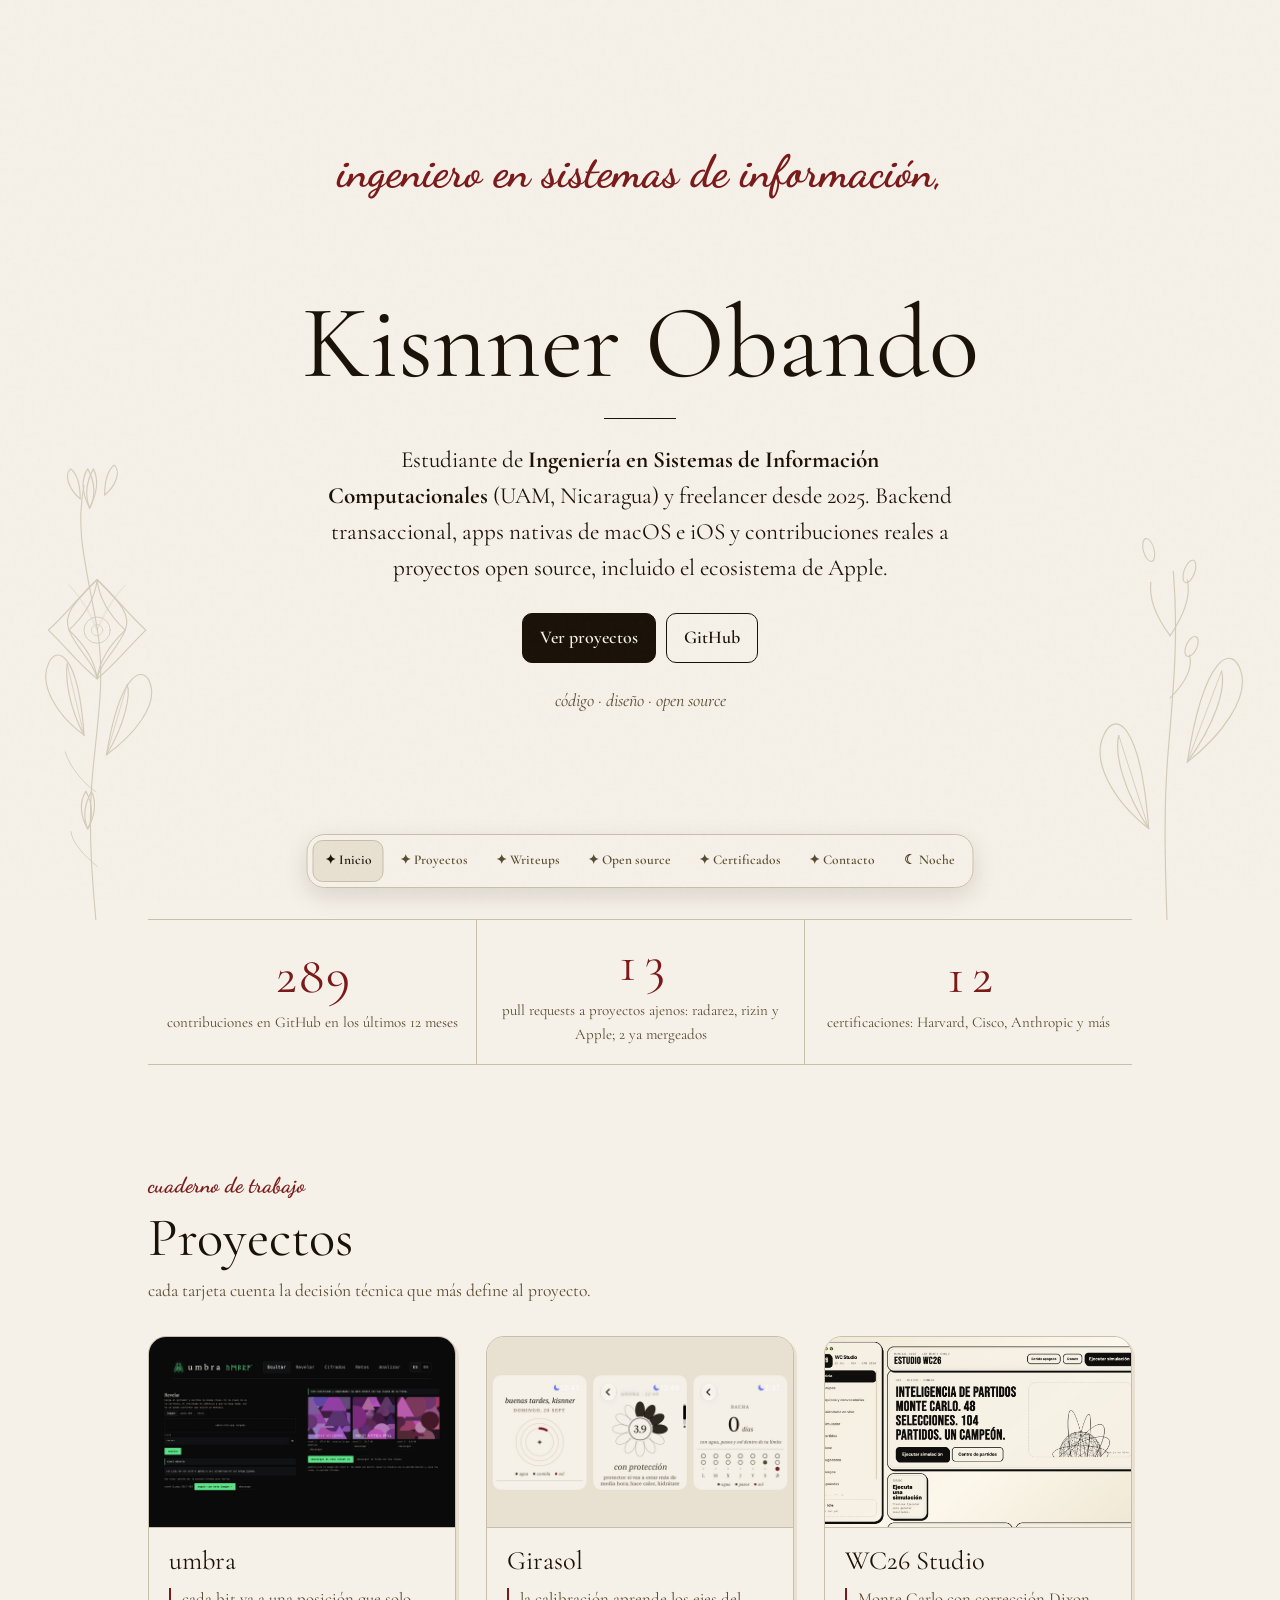
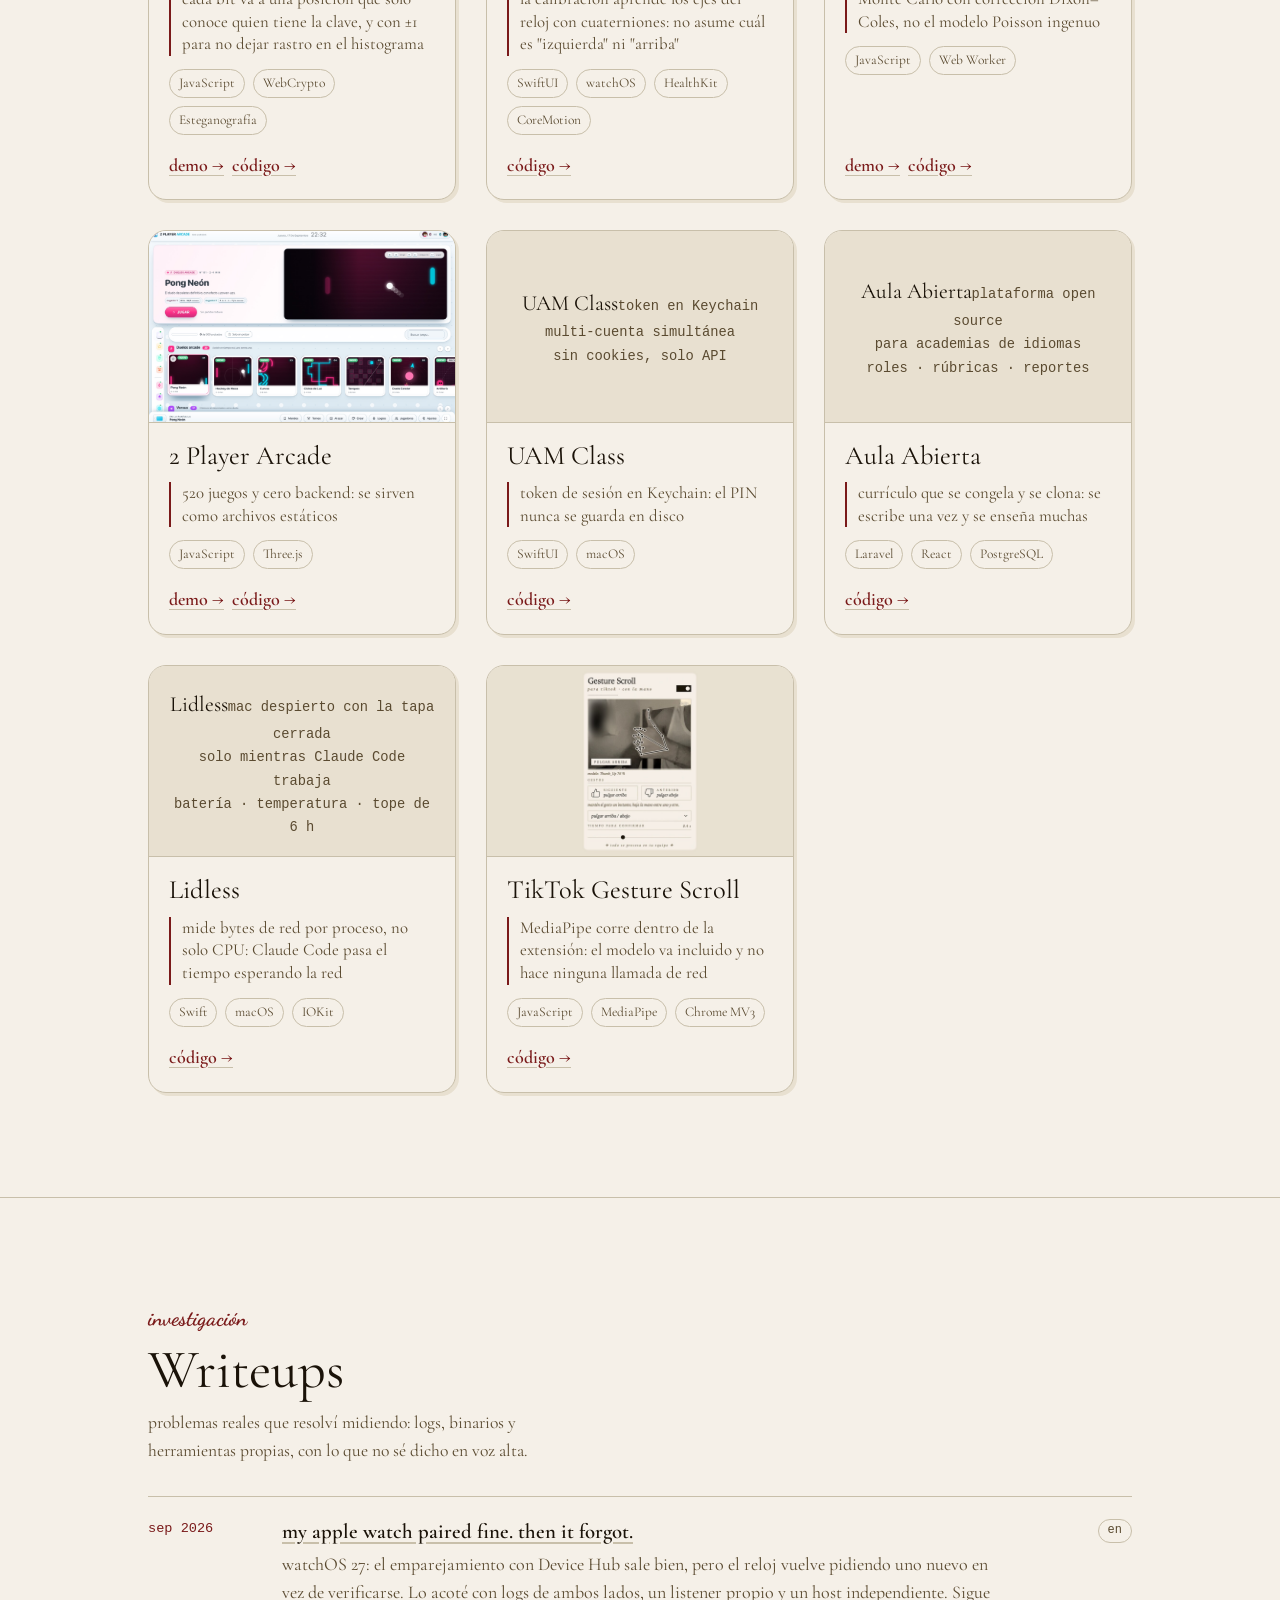
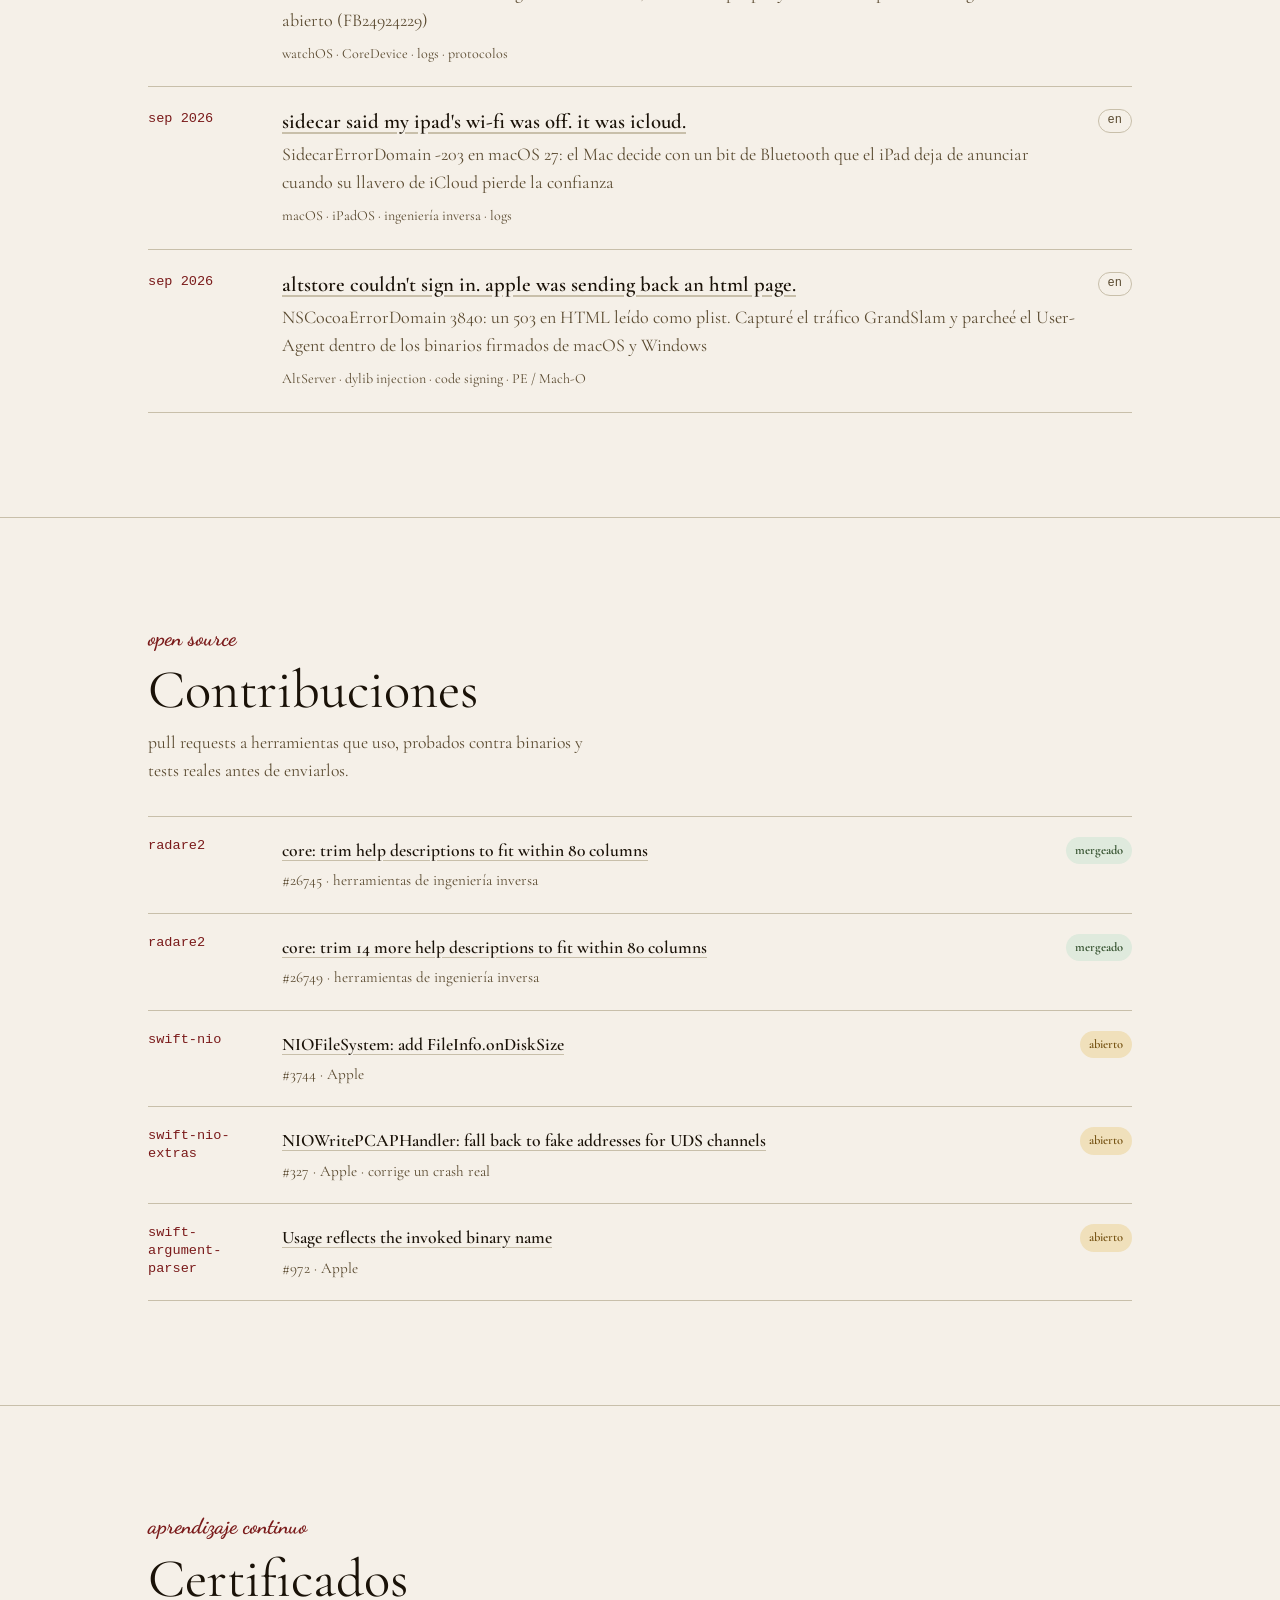
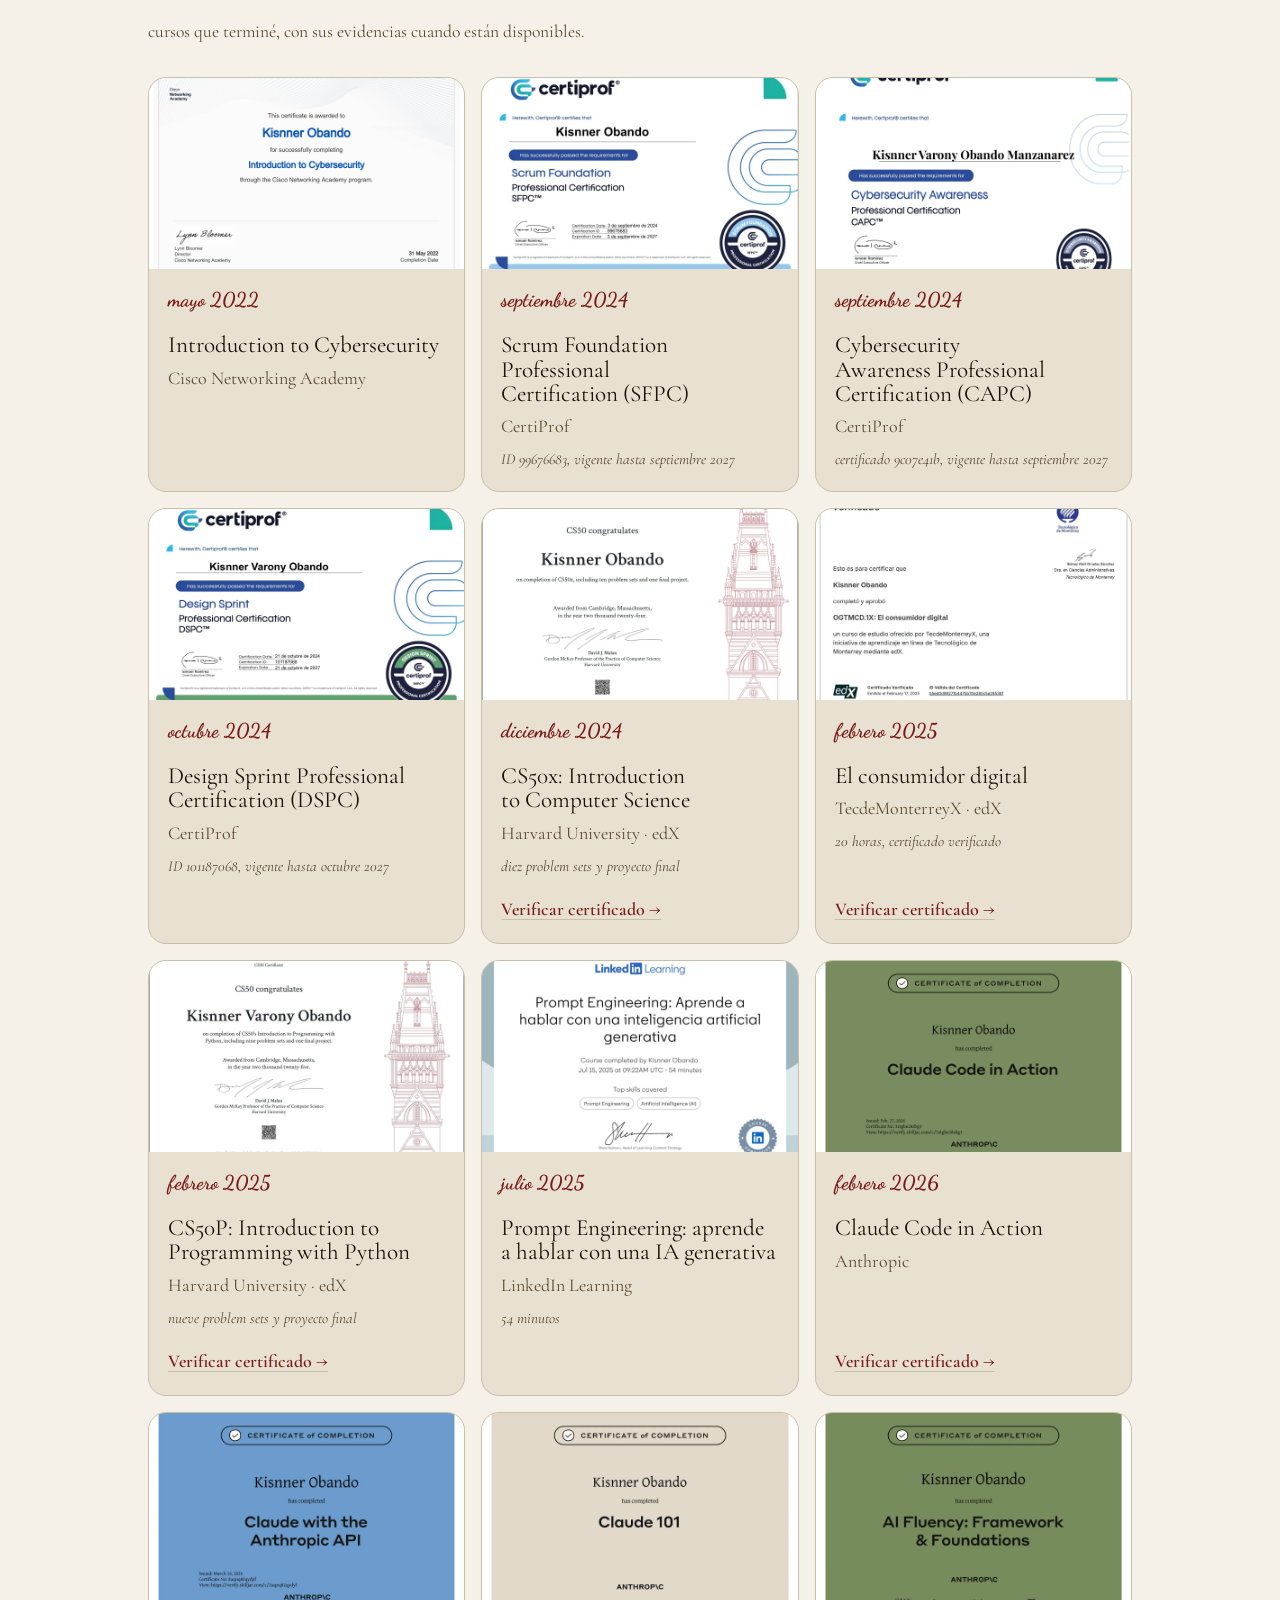
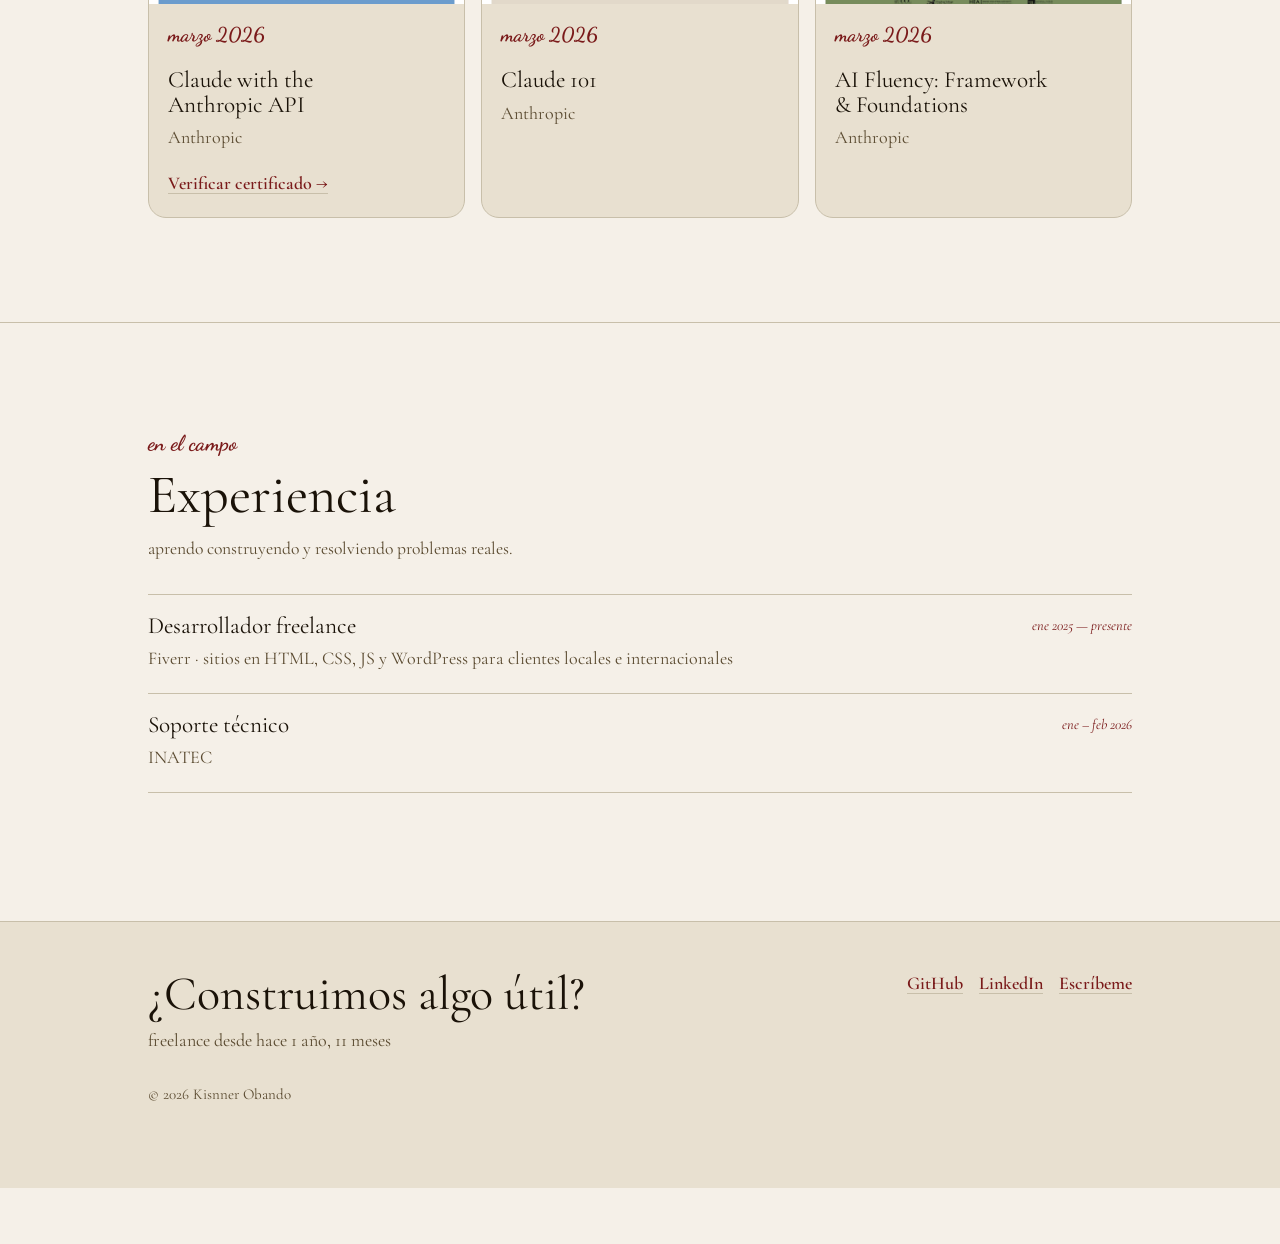
==== index.html @ b5ded263 "seo: datos estructurados Person/WebSite, robots.txt y sitemap.xml" ====
<!DOCTYPE html>
<html lang="es">
<head>
<meta charset="UTF-8">
<meta name="viewport" content="width=device-width, initial-scale=1">
<title>Kisnner Obando — Ingeniero en Sistemas de Información</title>
<meta name="description" content="Portafolio de Kisnner Obando: proyectos, contribuciones open source y certificaciones, dibujado como un cuaderno de bocetos.">
<meta name="author" content="Kisnner Obando">
<meta name="robots" content="index, follow, max-image-preview:large">
<meta name="theme-color" content="#f5f0e8">
<link rel="canonical" href="https://kisnner26.github.io/">
<link rel="icon" href="data:image/svg+xml,%3Csvg xmlns='http://www.w3.org/2000/svg' viewBox='0 0 64 64'%3E%3Crect width='64' height='64' rx='14' fill='%23f5f0e8'/%3E%3Cpath d='M32 55V18M32 27C18 18 12 9 17 5c7 1 13 10 15 22M32 35c14-9 20-18 15-22-7 1-13 10-15 22' fill='none' stroke='%231a1208' stroke-linecap='round' stroke-width='3'/%3E%3C/svg%3E">

<meta property="og:type" content="website">
<meta property="og:site_name" content="Kisnner Obando">
<meta property="og:locale" content="es_NI">
<meta property="og:url" content="https://kisnner26.github.io/">
<meta property="og:title" content="Kisnner Obando — Ingeniero en Sistemas de Información">
<meta property="og:description" content="Proyectos, contribuciones open source y certificaciones, en un cuaderno de bocetos.">
<meta property="og:image" content="https://kisnner26.github.io/assets/img/projects/2-player-web.jpg">
<meta property="og:image:width" content="1600">
<meta property="og:image:height" content="1028">
<meta name="twitter:card" content="summary_large_image">
<meta name="twitter:title" content="Kisnner Obando — Ingeniero en Sistemas de Información">
<meta name="twitter:description" content="Proyectos, contribuciones open source y certificaciones, en un cuaderno de bocetos.">
<meta name="twitter:image" content="https://kisnner26.github.io/assets/img/projects/2-player-web.jpg">

<script type="application/ld+json">
{
  "@context": "https://schema.org",
  "@graph": [
    {
      "@type": "Person",
      "@id": "https://kisnner26.github.io/#person",
      "name": "Kisnner Obando",
      "alternateName": ["kisnner26"],
      "url": "https://kisnner26.github.io/",
      "image": "https://kisnner26.github.io/assets/img/projects/2-player-web.jpg",
      "jobTitle": "Ingeniero en Sistemas de Información",
      "description": "Estudiante de Ingeniería en Sistemas de Información Computacionales y desarrollador de software de Managua, Nicaragua. Apps nativas de Apple, backend transaccional, ingeniería inversa y contribuciones open source.",
      "nationality": { "@type": "Country", "name": "Nicaragua" },
      "homeLocation": { "@type": "Place", "name": "Managua, Nicaragua" },
      "alumniOf": { "@type": "CollegeOrUniversity", "name": "Universidad Americana (UAM)" },
      "knowsAbout": ["Swift", "SwiftUI", "PHP", "Laravel", "JavaScript", "Python", "Ingeniería inversa", "Seguridad informática", "watchOS", "macOS"],
      "sameAs": [
        "https://github.com/kisnner26",
        "https://www.linkedin.com/in/kisnner-obando-16014029b/"
      ]
    },
    {
      "@type": "WebSite",
      "@id": "https://kisnner26.github.io/#website",
      "url": "https://kisnner26.github.io/",
      "name": "Kisnner Obando",
      "inLanguage": "es",
      "publisher": { "@id": "https://kisnner26.github.io/#person" }
    }
  ]
}
</script>

<link rel="preconnect" href="https://fonts.googleapis.com">
<link rel="preconnect" href="https://fonts.gstatic.com" crossorigin>
<link href="https://fonts.googleapis.com/css2?family=Cormorant+Garamond:ital,wght@0,300;0,400;0,600;1,300;1,400&family=IM+Fell+English:ital@0;1&family=Dancing+Script:wght@700&display=swap" rel="stylesheet">
<link rel="stylesheet" href="css/main.css">

<script>
  // aplica el tema guardado antes de pintar, para evitar el parpadeo
  try { var t = localStorage.getItem('theme'); if (t) document.documentElement.dataset.theme = t; } catch (e) {}
</script>
</head>
<body>

<div id="loading" aria-hidden="true"></div>
<div id="app"></div>

<noscript>
  <main class="wrap" style="padding:80px 20px;text-align:center">
    <h1>Kisnner Obando</h1>
    <p>Ingeniero en Sistemas de Información. Este portafolio necesita JavaScript para dibujarse.</p>
    <p><a href="https://github.com/kisnner26">github.com/kisnner26</a></p>
  </main>
</noscript>

<script type="module" src="js/main.js"></script>
</body>
</html>
---- css/main.css ----
/* Punto de entrada: cada archivo hace una sola cosa. */
@import "tokens.css";
@import "base.css";
@import "layout.css";
@import "components/loader.css";
@import "components/nav.css";
@import "components/buttons.css";
@import "components/hero.css";
@import "components/section.css";
@import "components/project-card.css";
@import "components/writeups.css";
@import "components/oss.css";
@import "components/certificates.css";
@import "components/lightbox.css";
@import "components/timeline.css";
@import "components/footer.css";
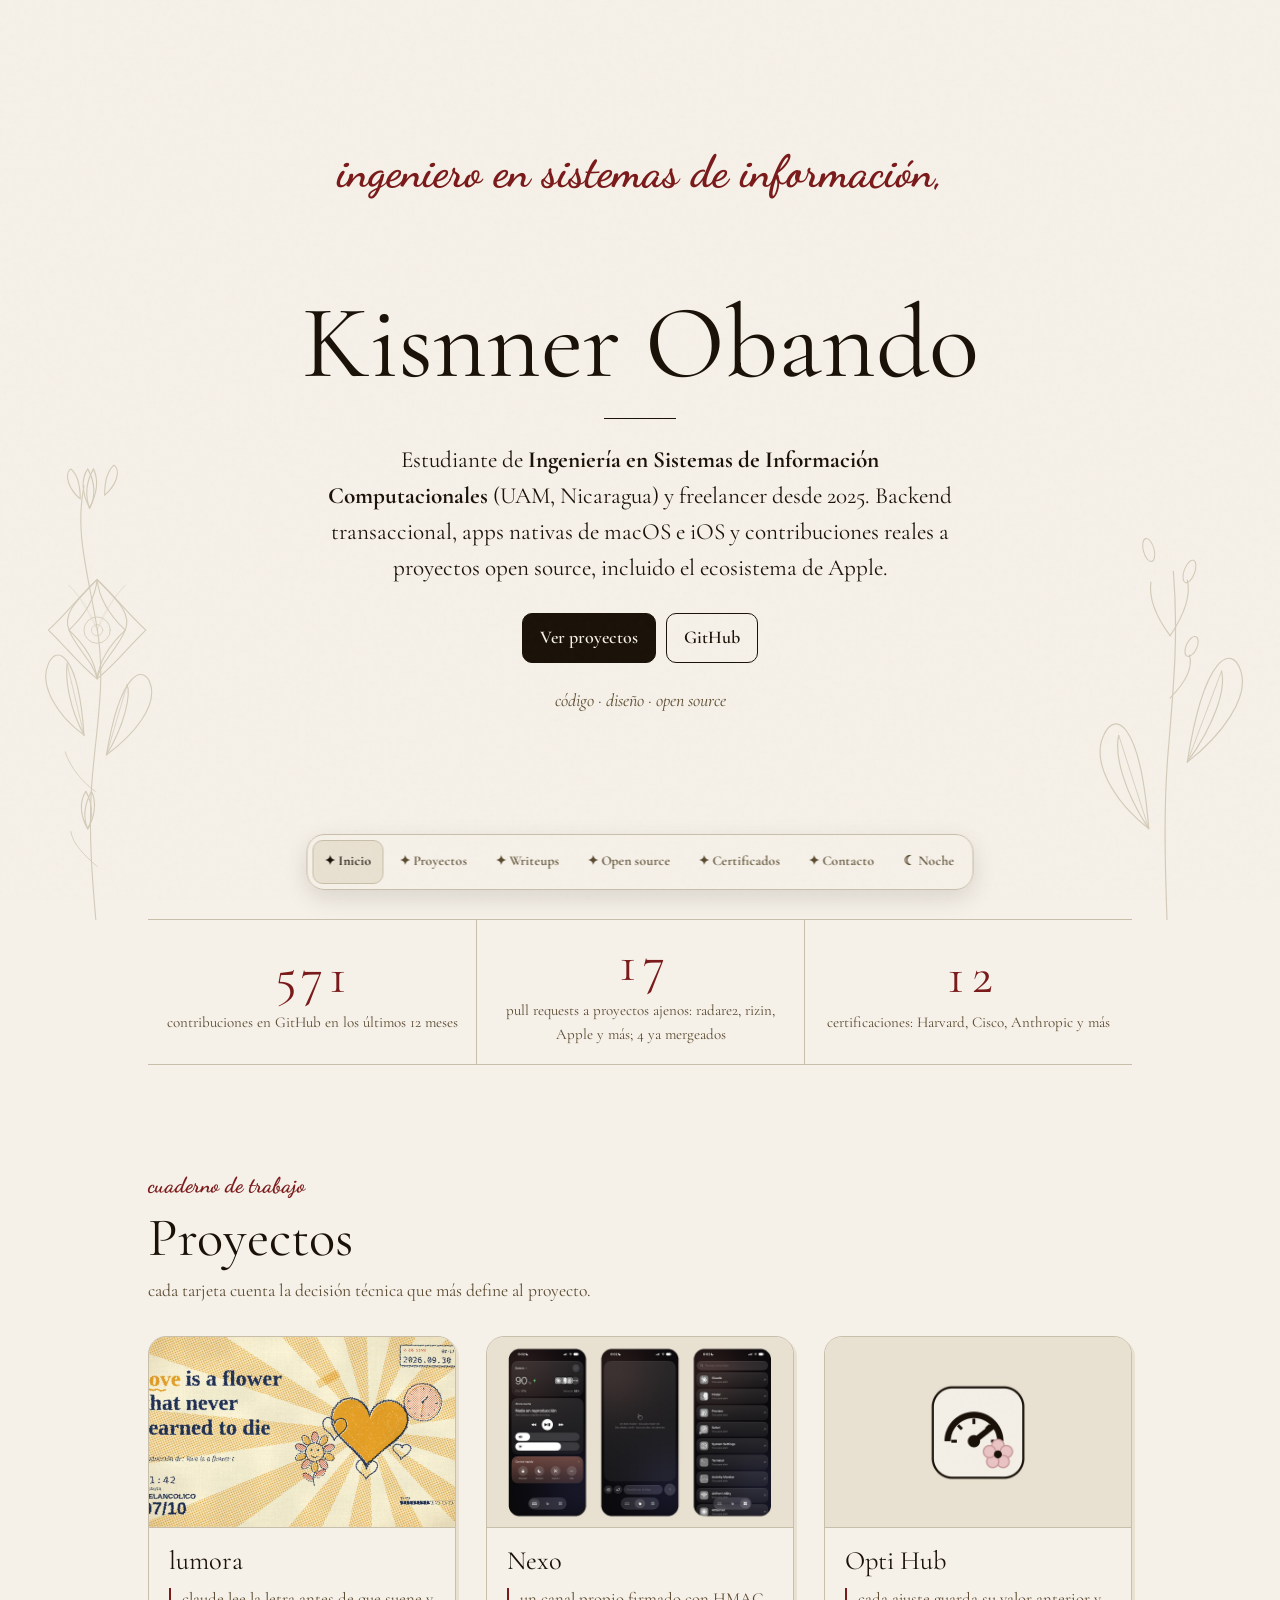
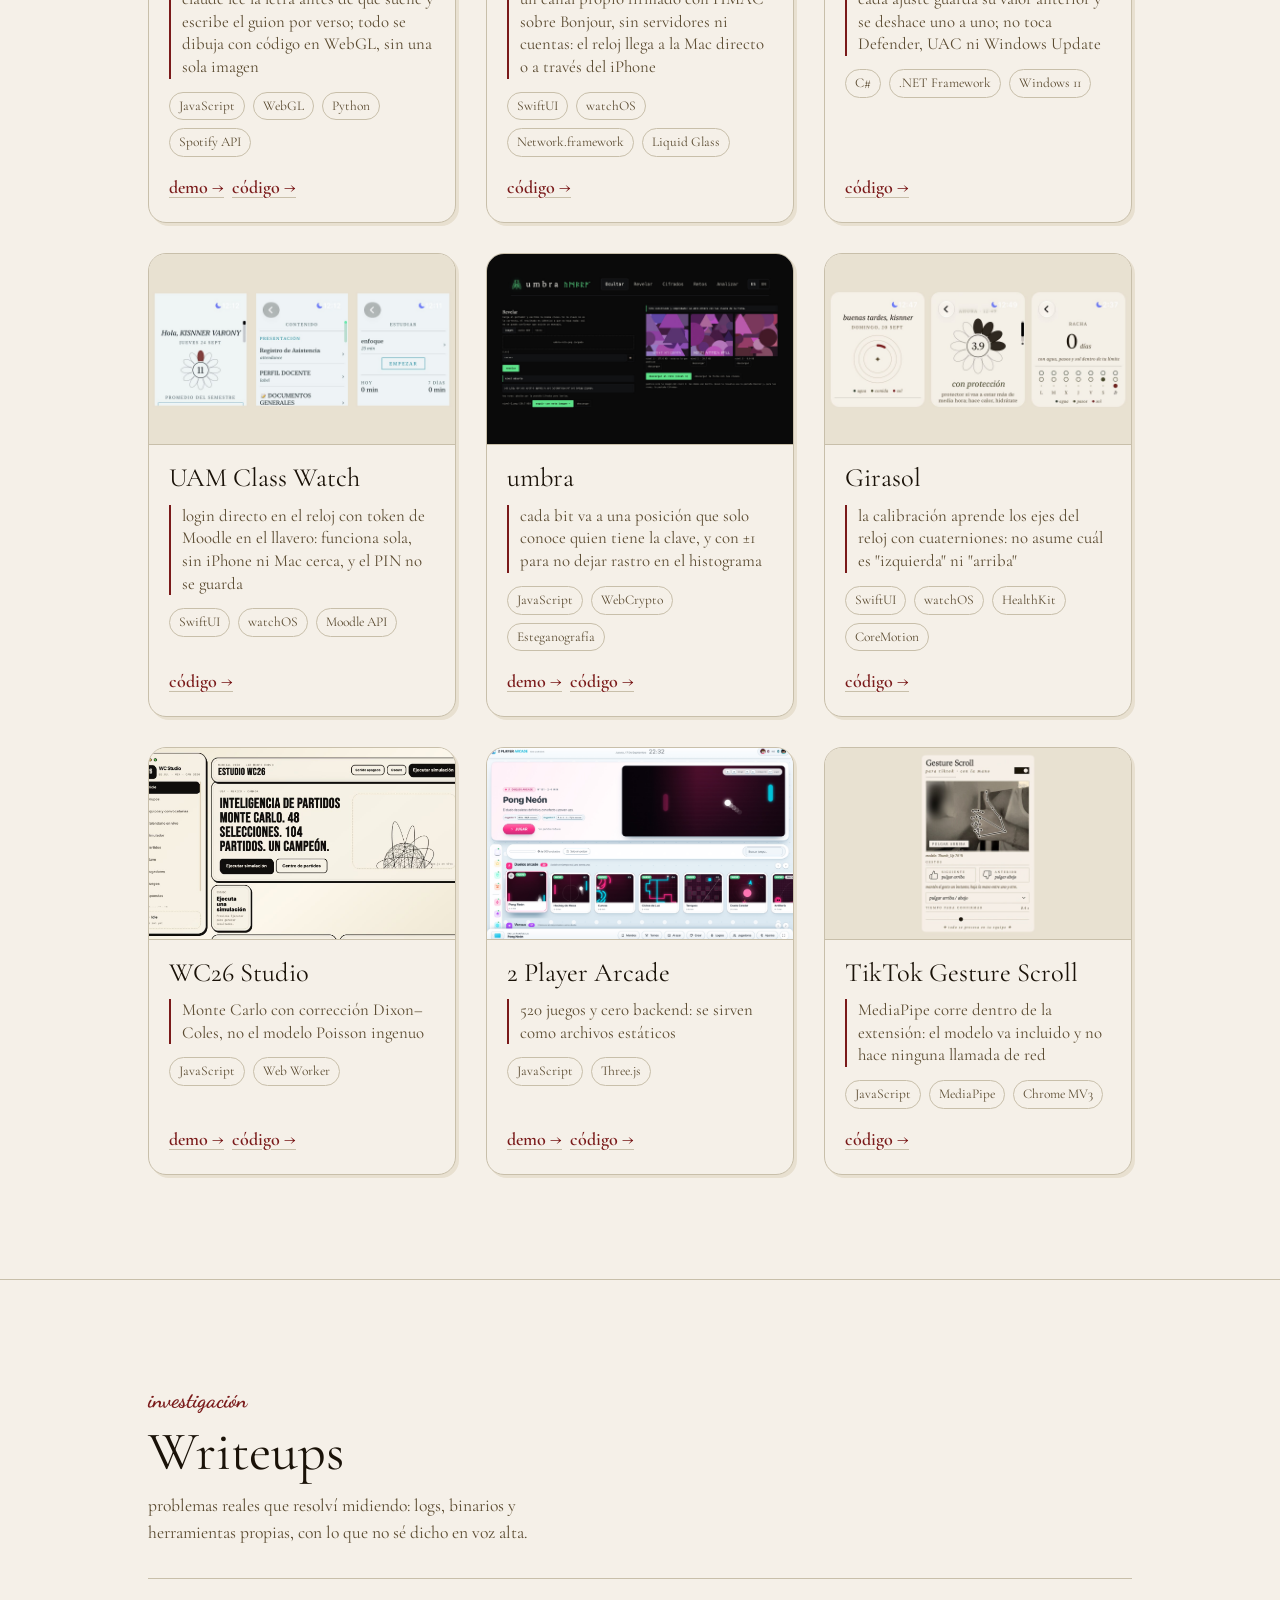
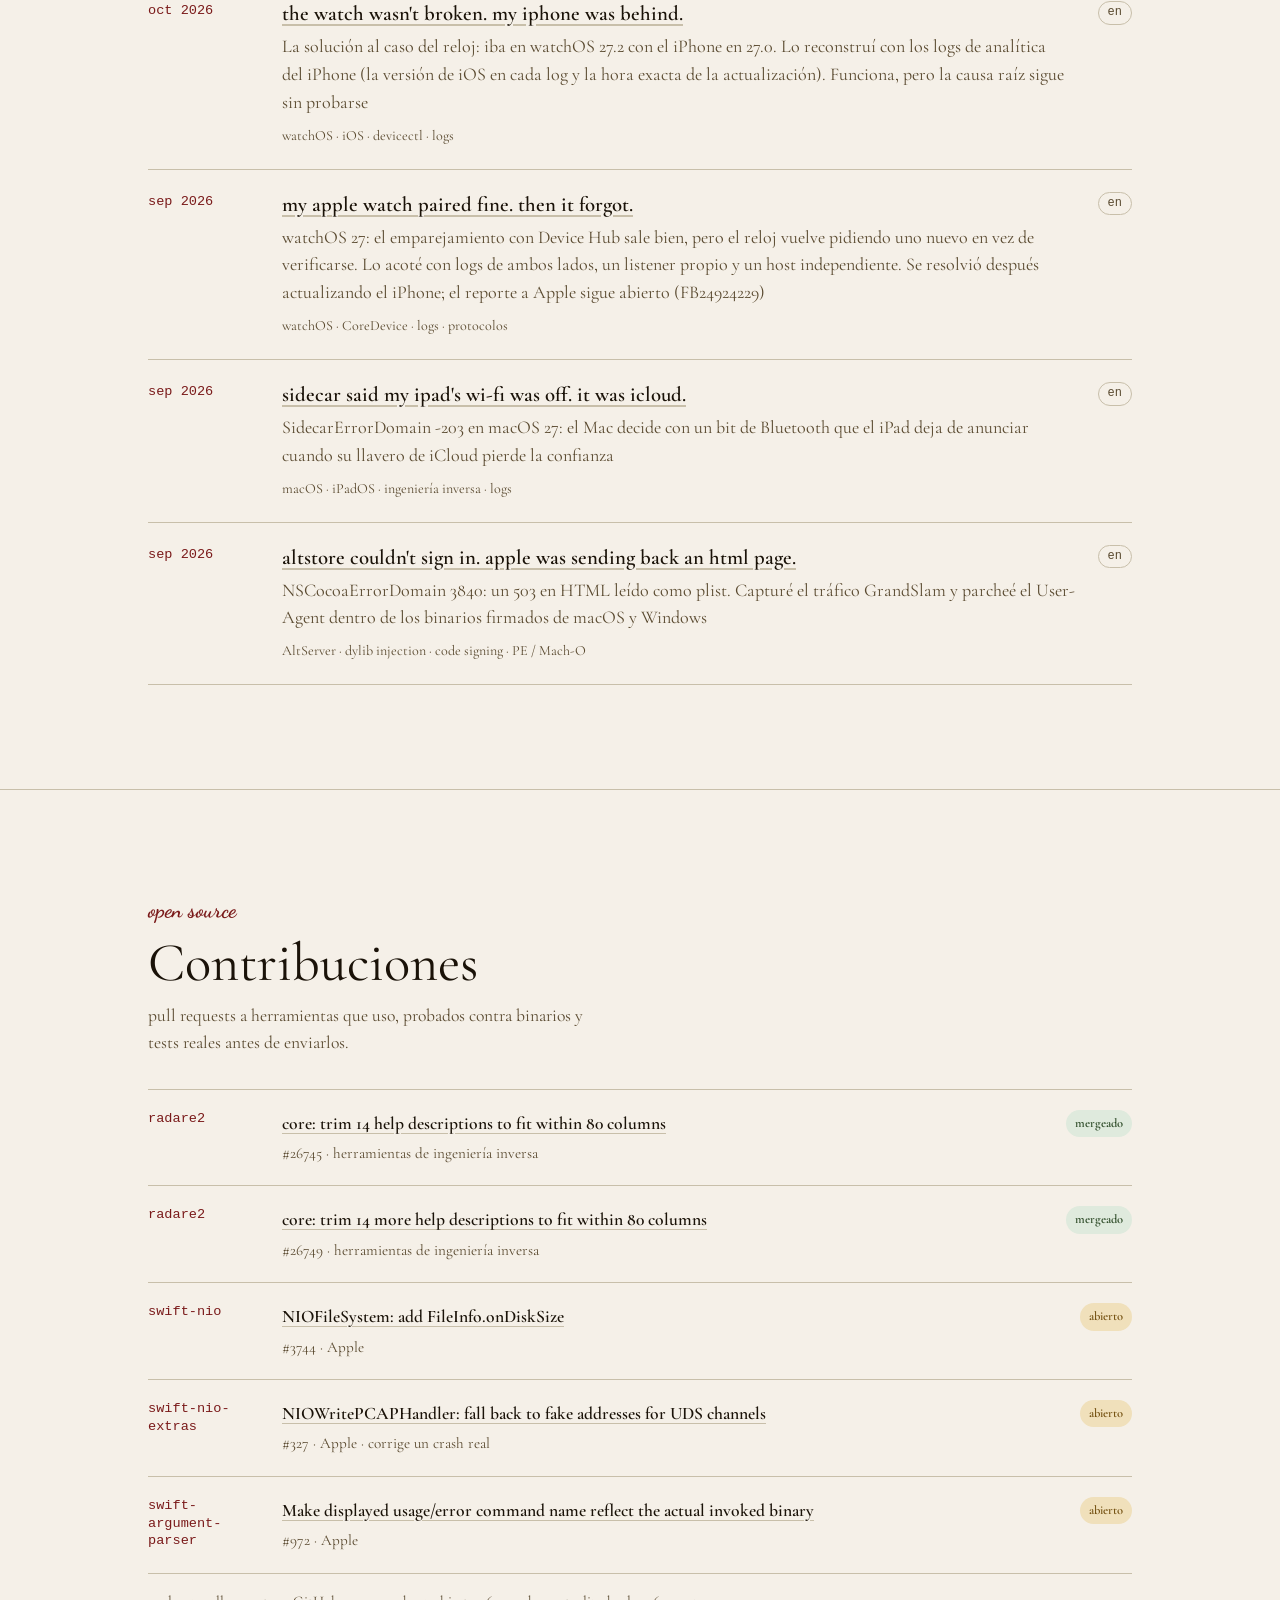
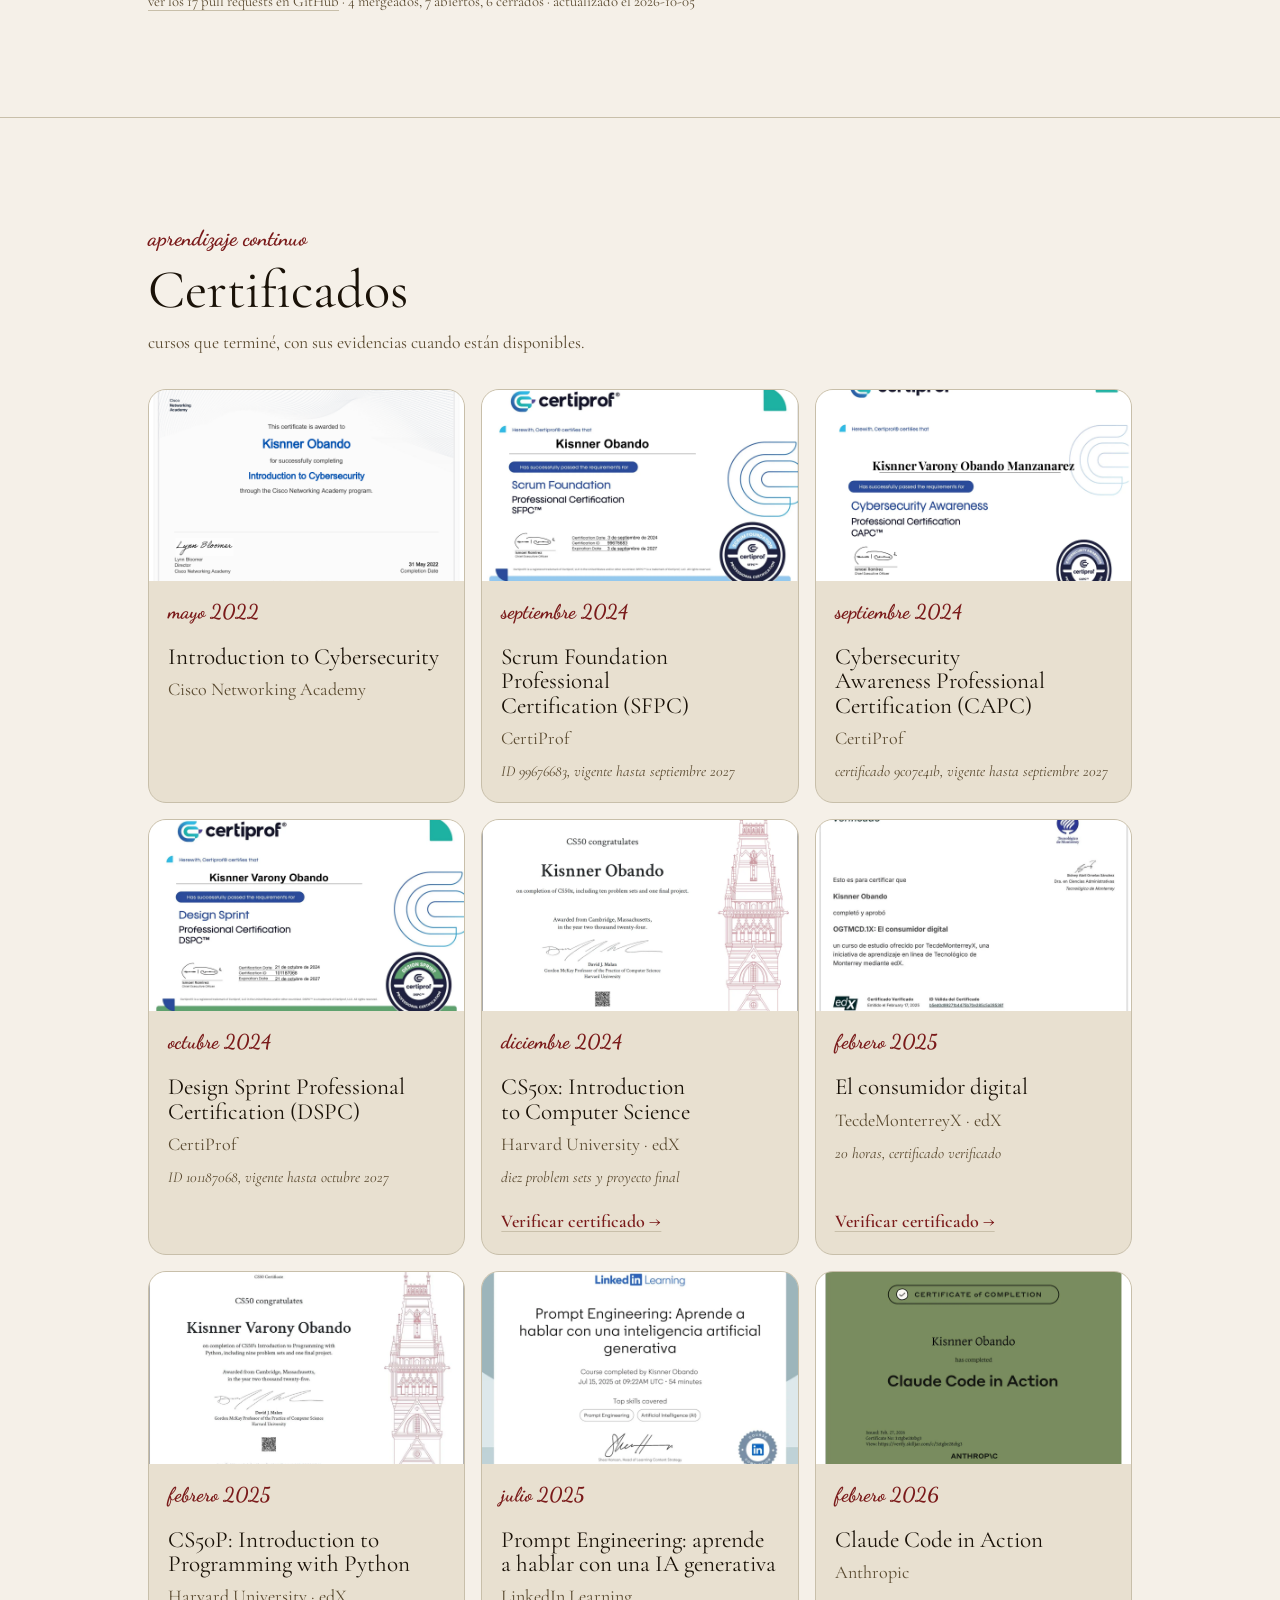
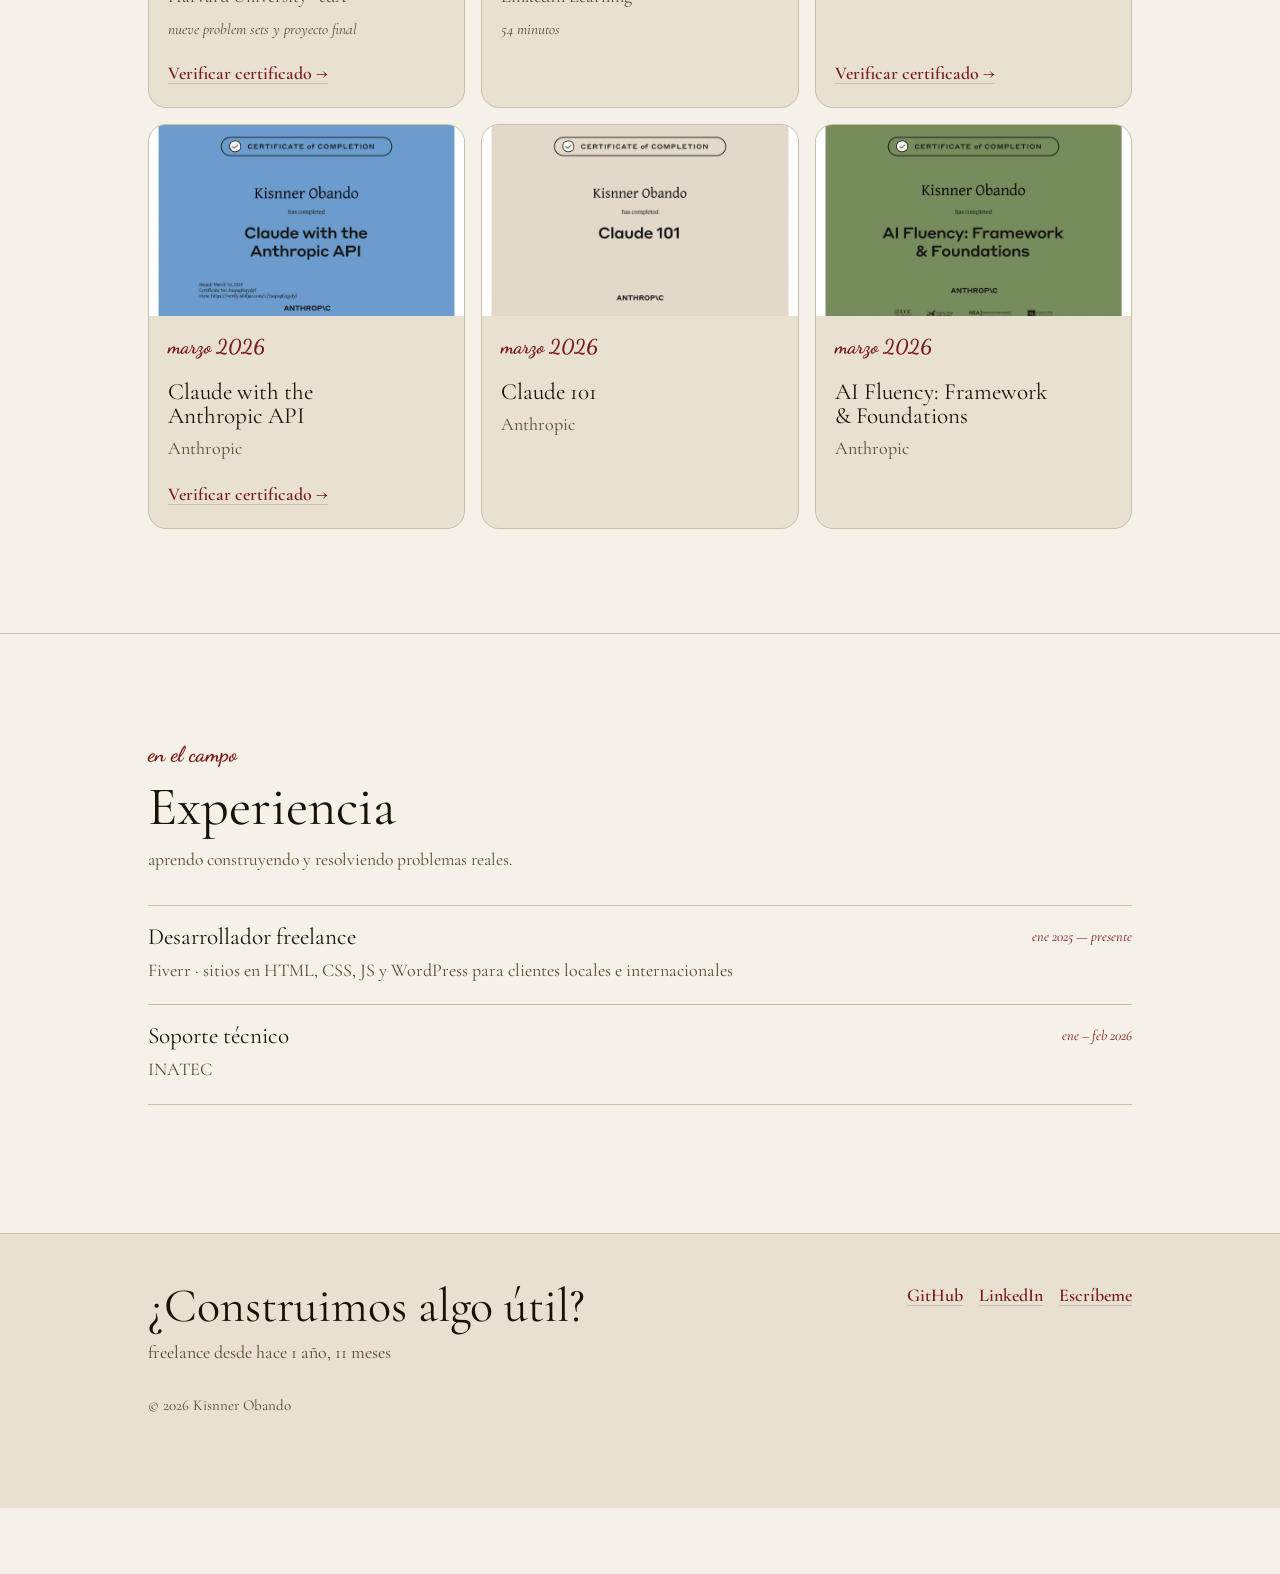
==== commit 7fea0e05: "responsive: safe areas, nav en cuadrícula en pantallas angostas, ajustes para plegables, tablets y l" ====
--- a/index.html
+++ b/index.html
@@ -2,12 +2,13 @@
 <html lang="es">
 <head>
 <meta charset="UTF-8">
-<meta name="viewport" content="width=device-width, initial-scale=1">
+<meta name="viewport" content="width=device-width, initial-scale=1, viewport-fit=cover">
 <title>Kisnner Obando — Ingeniero en Sistemas de Información</title>
 <meta name="description" content="Portafolio de Kisnner Obando: proyectos, contribuciones open source y certificaciones, dibujado como un cuaderno de bocetos.">
 <meta name="author" content="Kisnner Obando">
 <meta name="robots" content="index, follow, max-image-preview:large">
-<meta name="theme-color" content="#f5f0e8">
+<meta name="theme-color" content="#f5f0e8" media="(prefers-color-scheme: light)">
+<meta name="theme-color" content="#1a1208" media="(prefers-color-scheme: dark)">
 <link rel="canonical" href="https://kisnner26.github.io/">
 <link rel="icon" href="data:image/svg+xml,%3Csvg xmlns='http://www.w3.org/2000/svg' viewBox='0 0 64 64'%3E%3Crect width='64' height='64' rx='14' fill='%23f5f0e8'/%3E%3Cpath d='M32 55V18M32 27C18 18 12 9 17 5c7 1 13 10 15 22M32 35c14-9 20-18 15-22-7 1-13 10-15 22' fill='none' stroke='%231a1208' stroke-linecap='round' stroke-width='3'/%3E%3C/svg%3E">
 
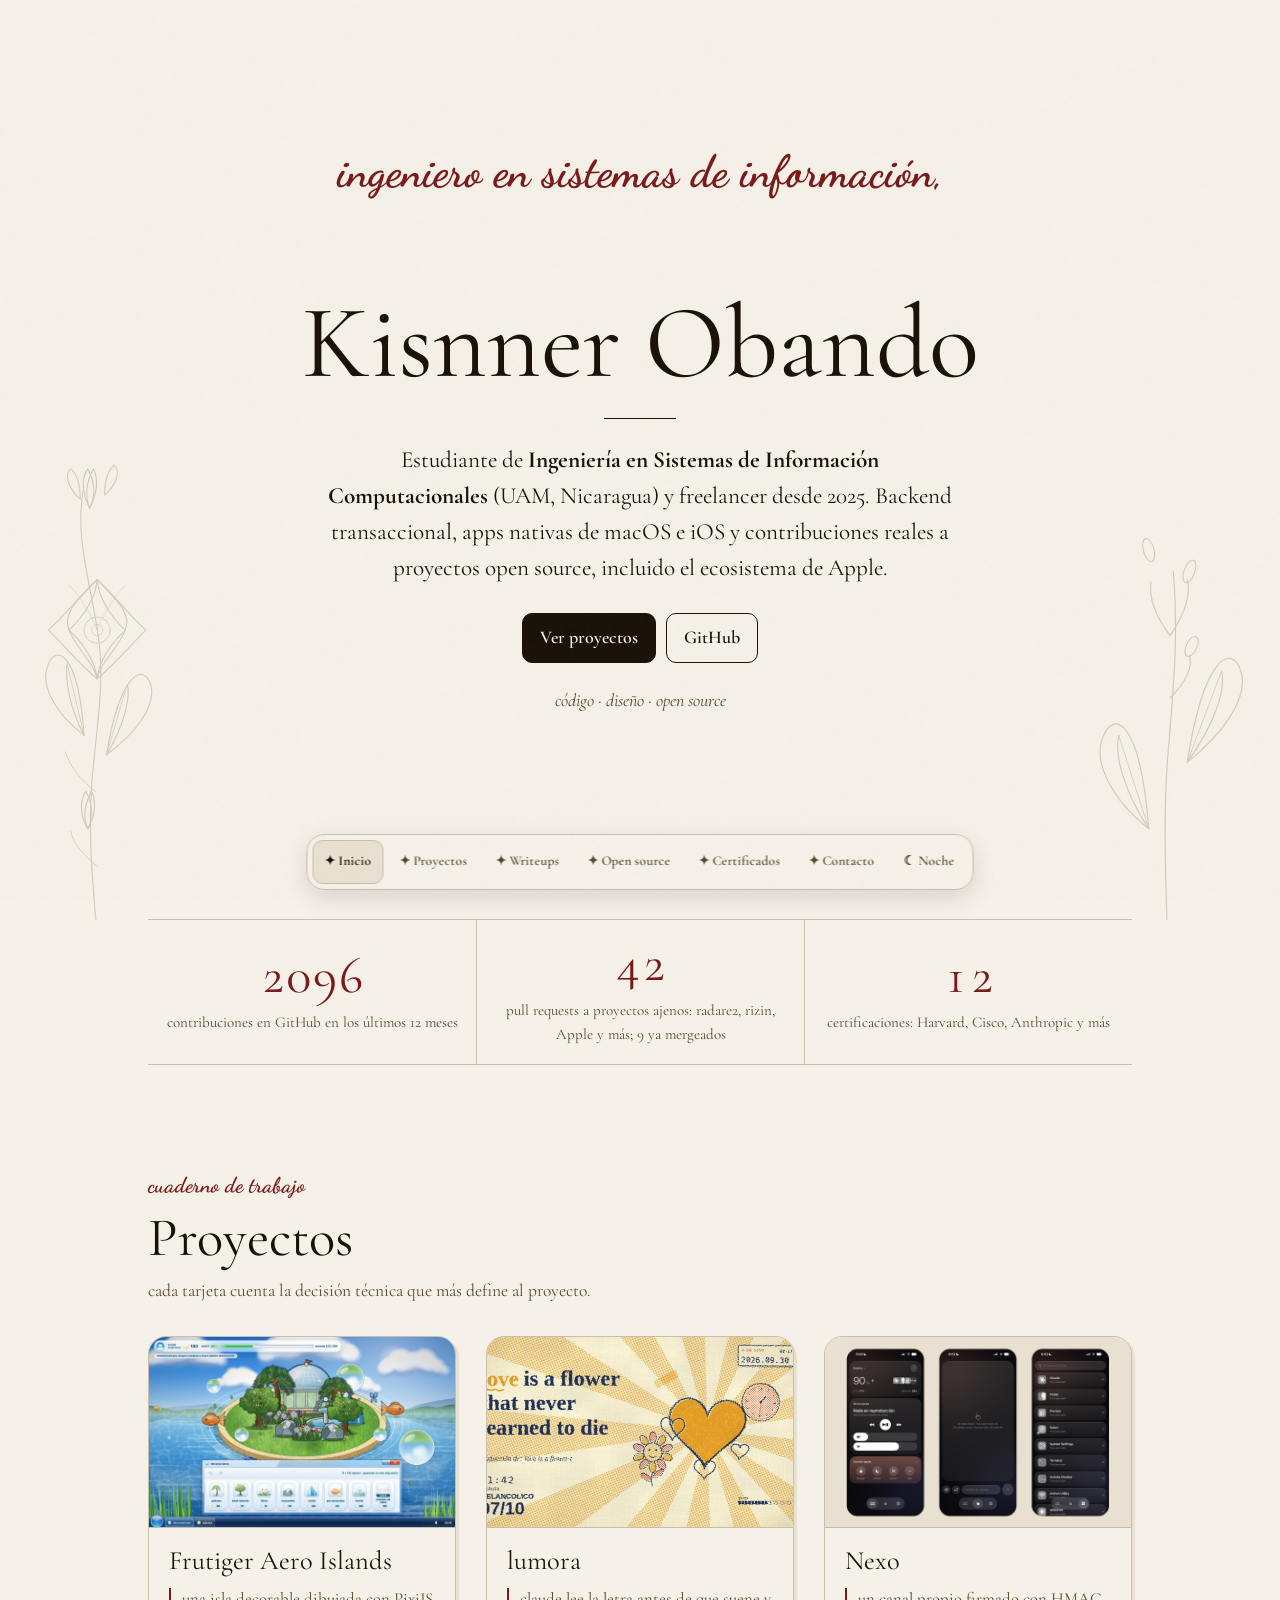
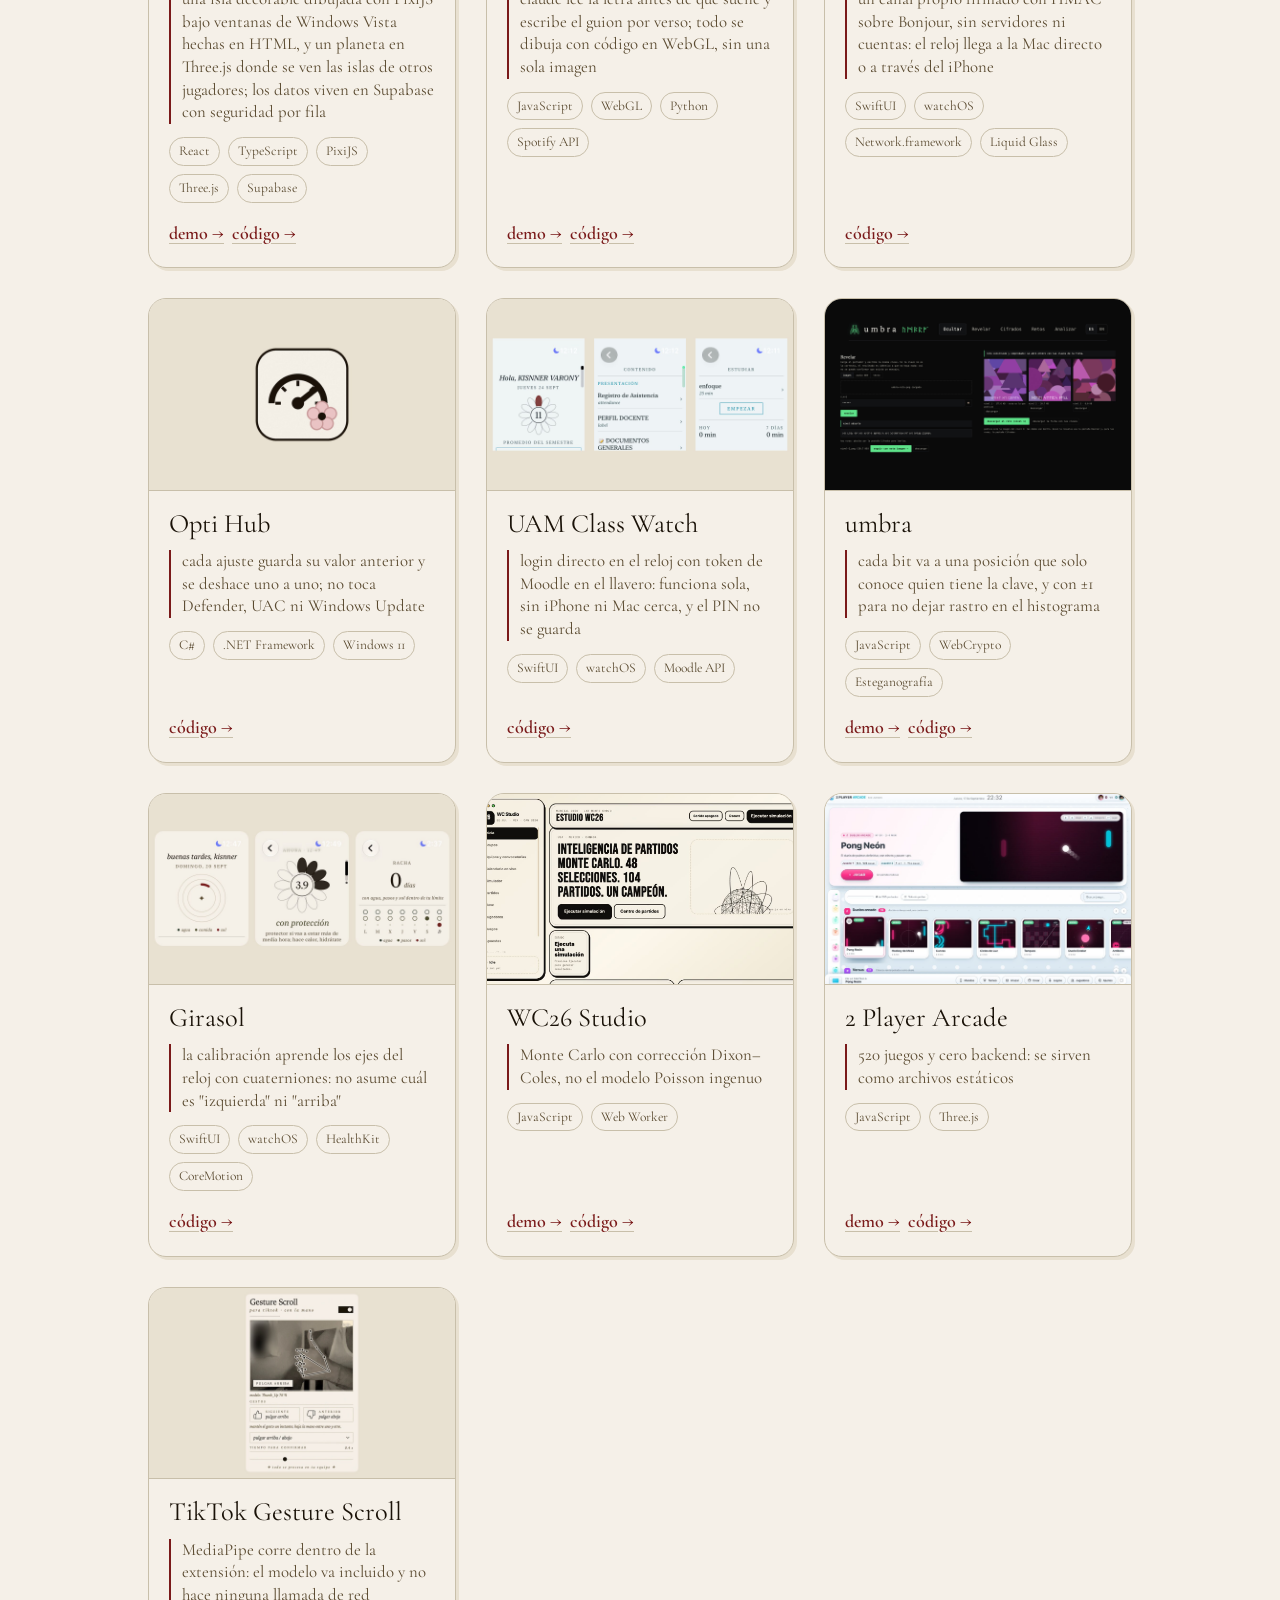
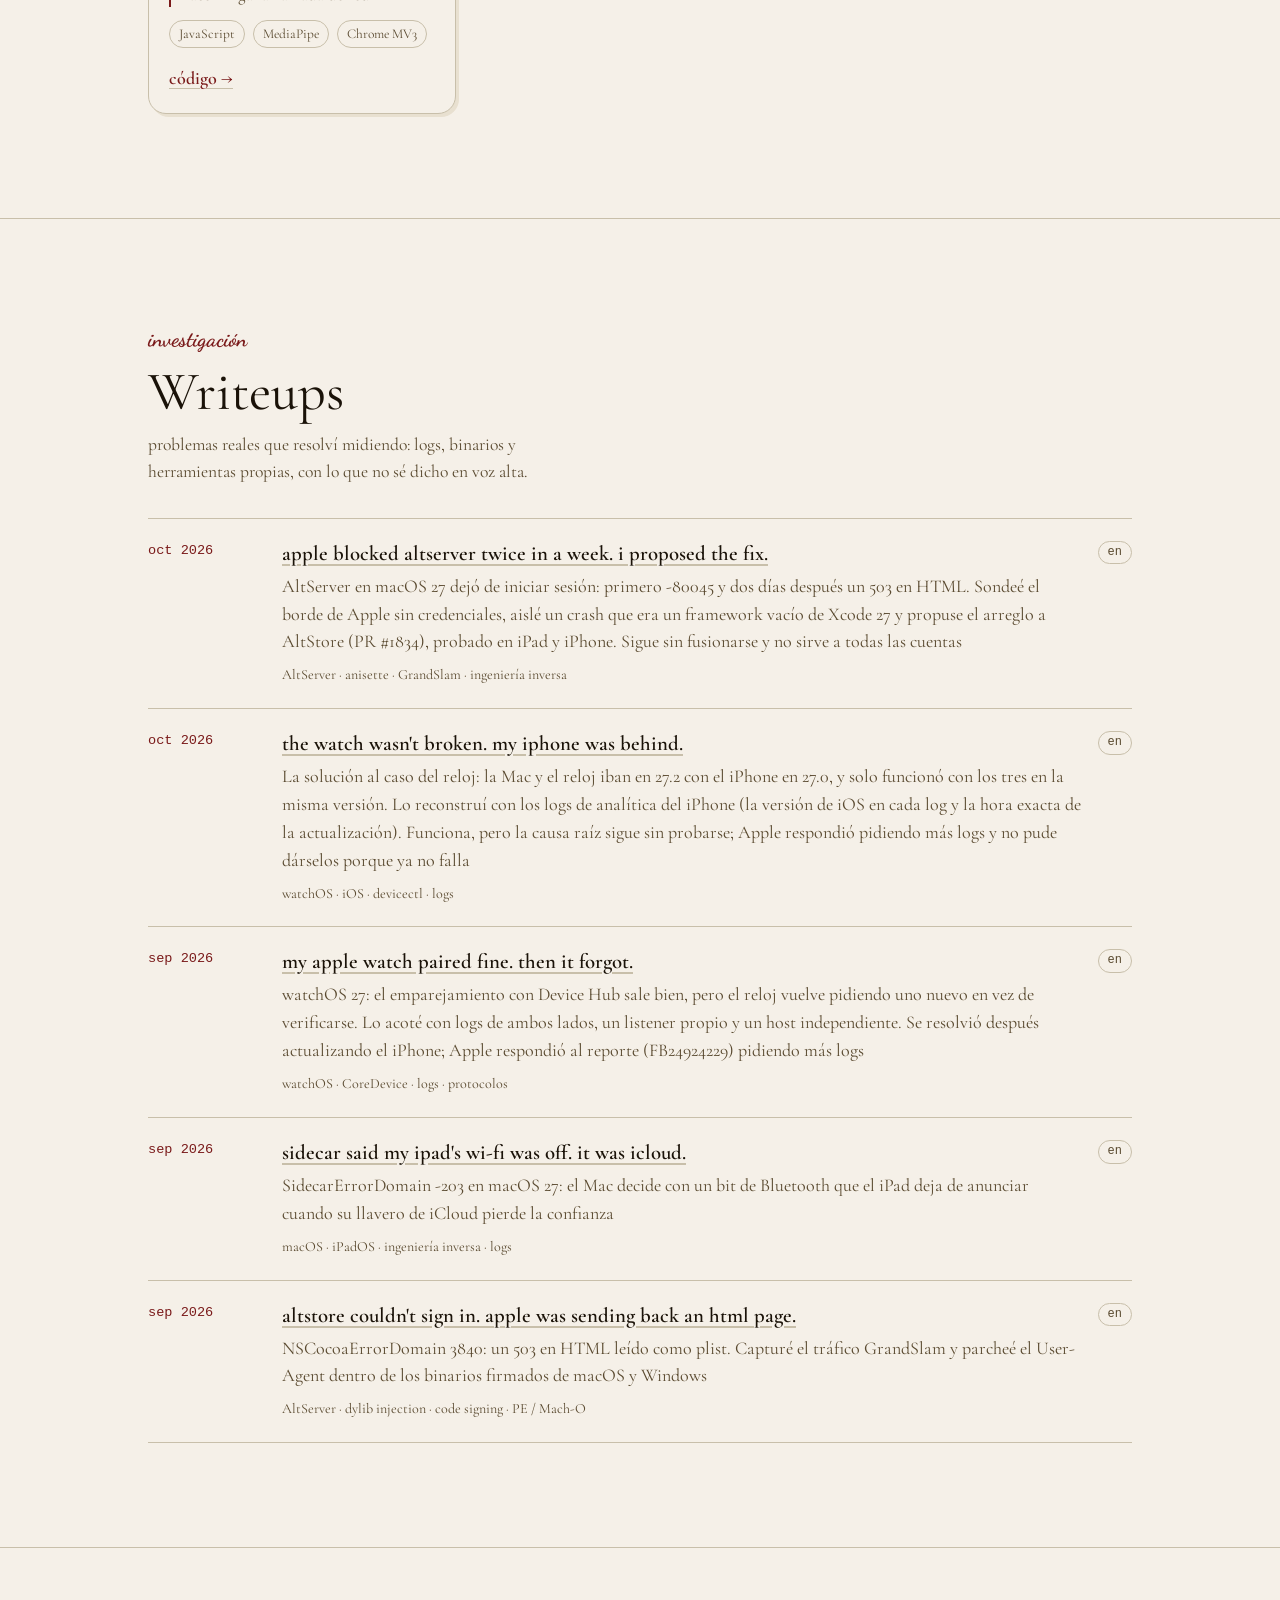
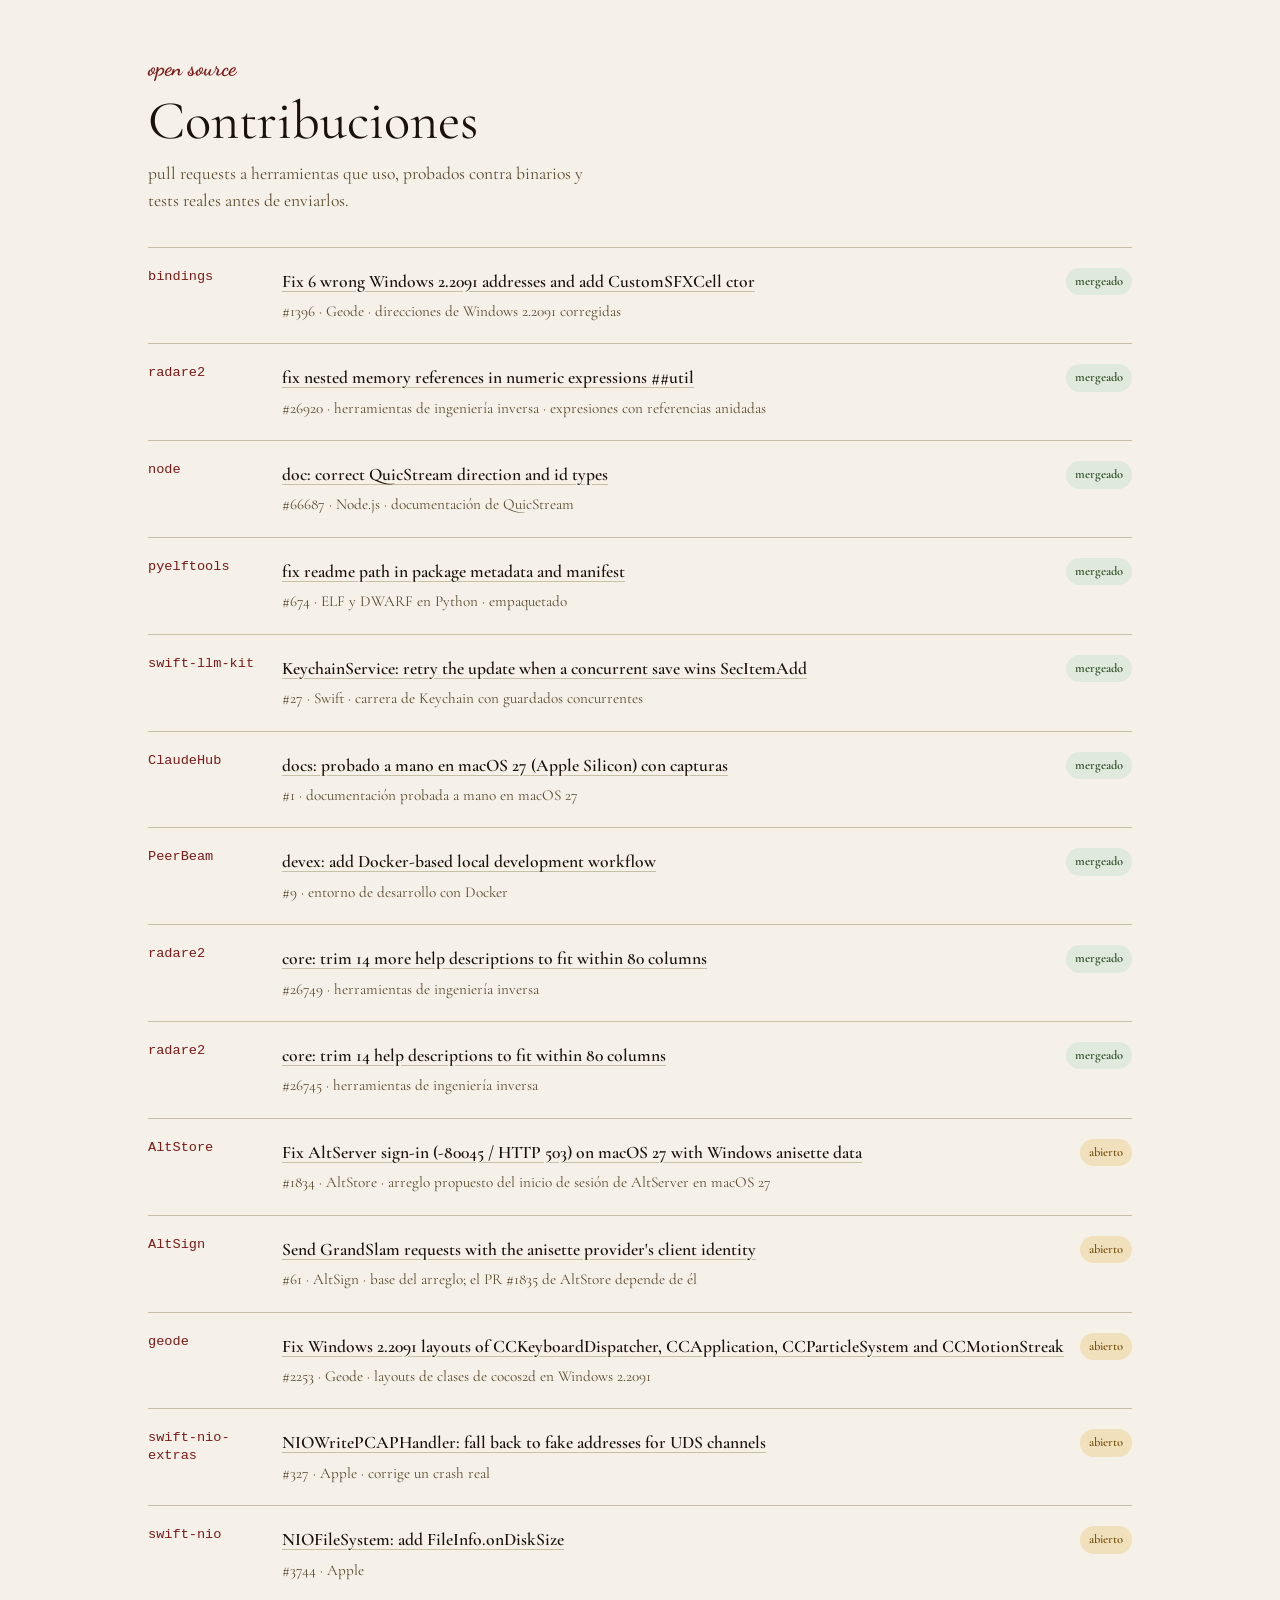
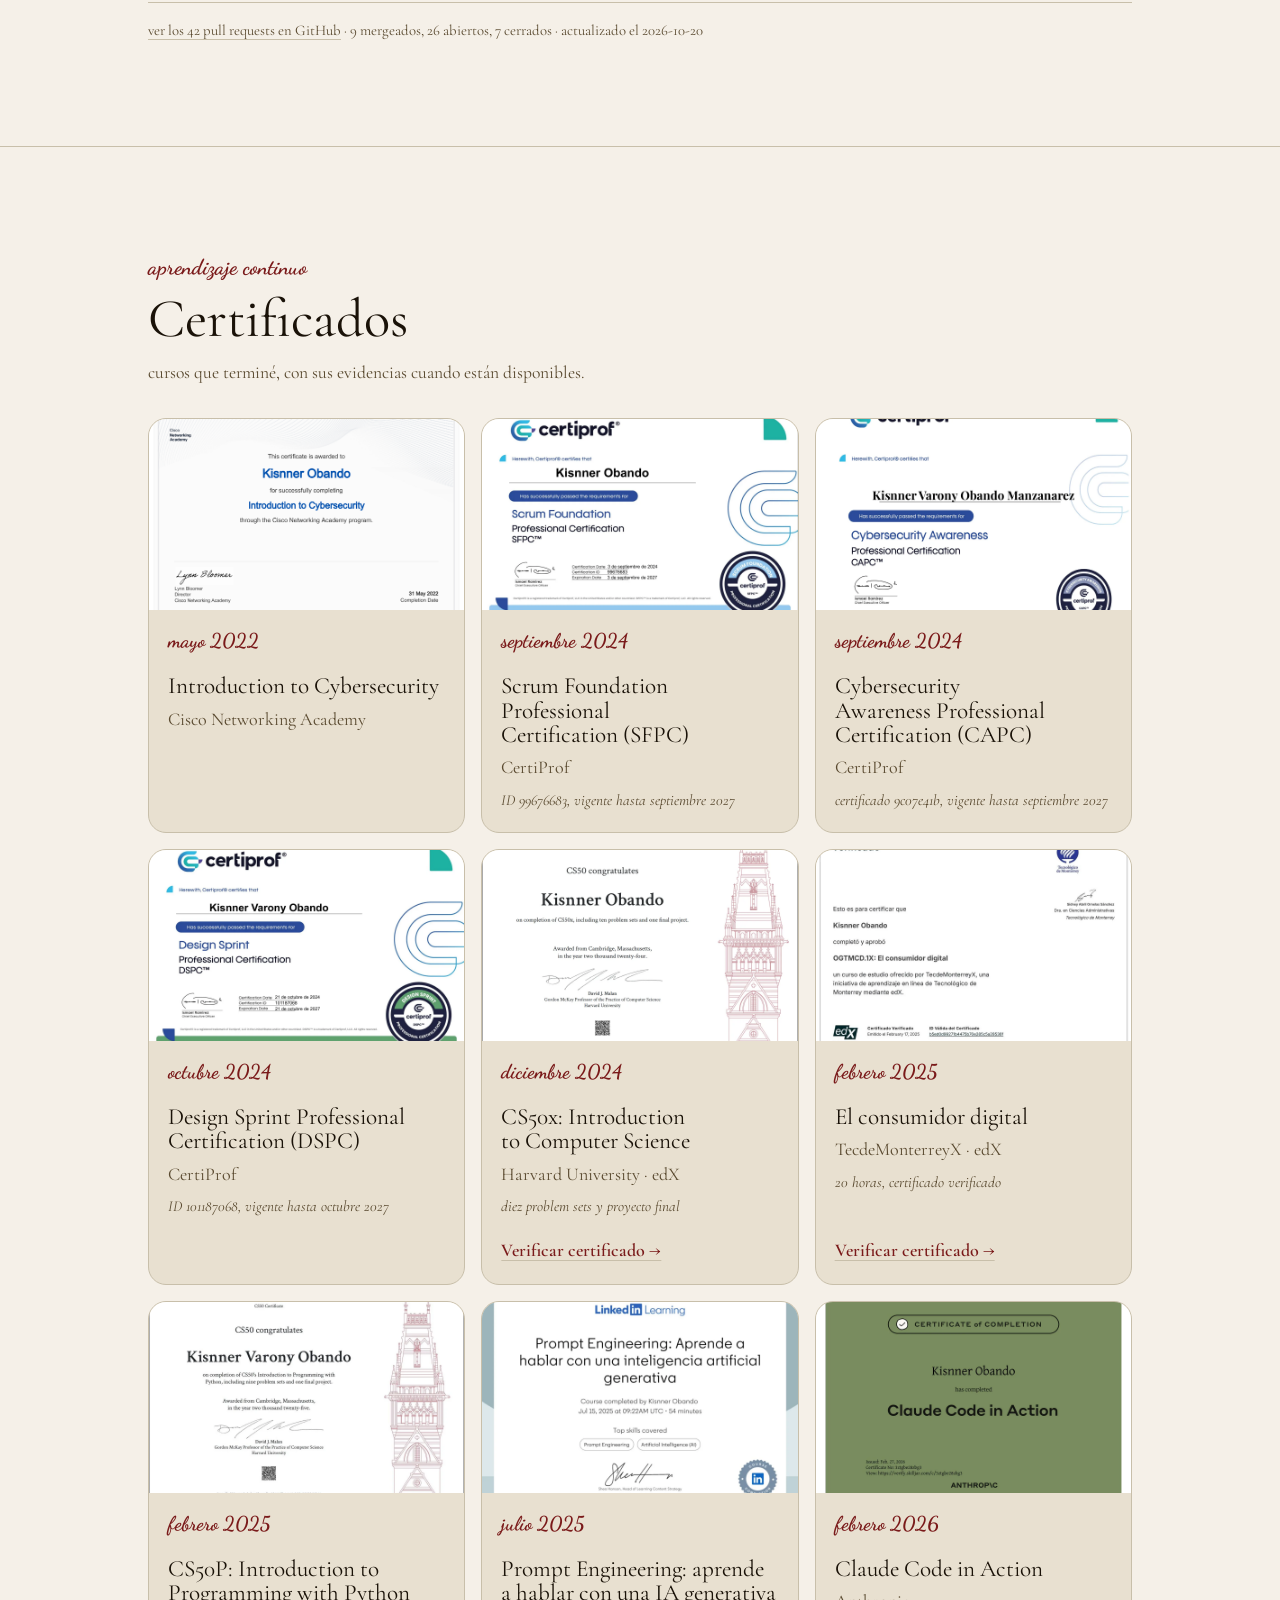
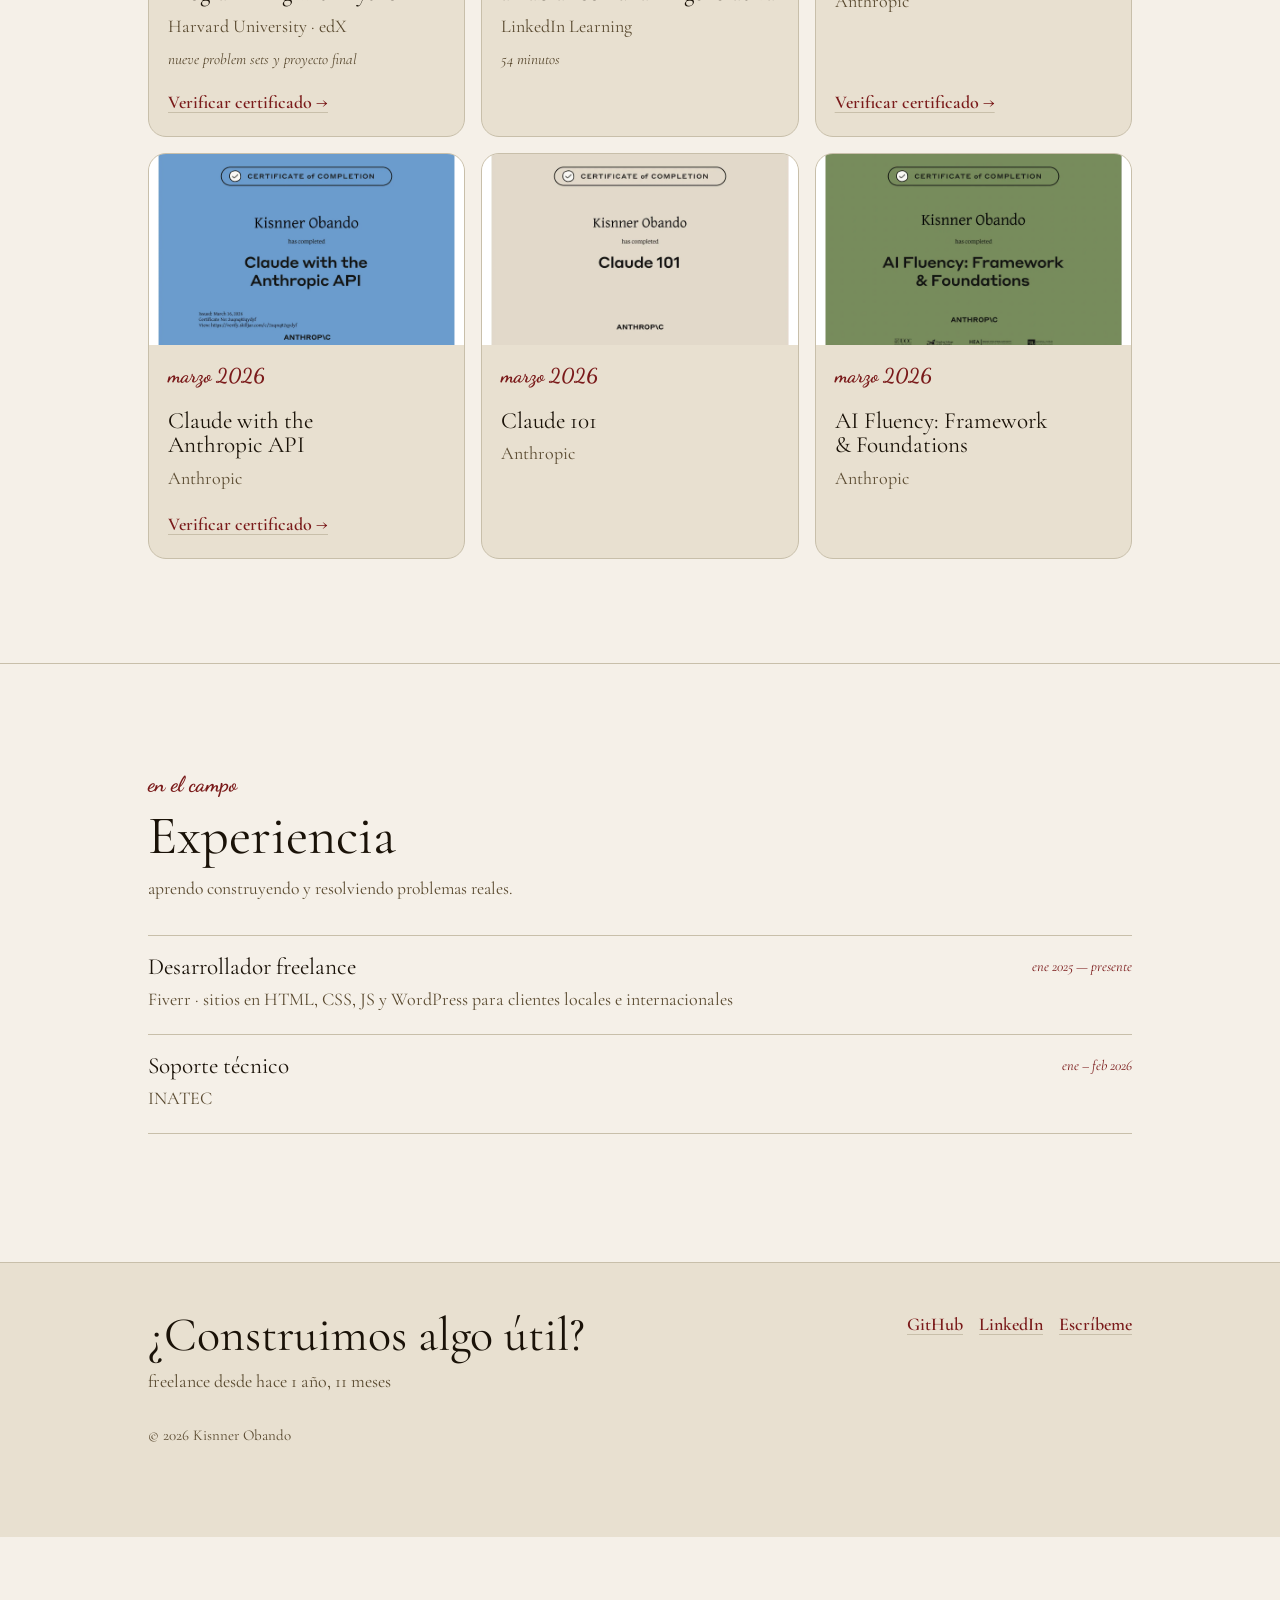
==== commit 7254b6a9: "seo: metadatos en ingles, imagen social propia, datos estructurados y contenido sin javascript" ====
--- a/index.html
+++ b/index.html
@@ -1,10 +1,10 @@
 <!DOCTYPE html>
-<html lang="es">
+<html lang="en">
 <head>
 <meta charset="UTF-8">
 <meta name="viewport" content="width=device-width, initial-scale=1, viewport-fit=cover">
-<title>Kisnner Obando — Ingeniero en Sistemas de Información</title>
-<meta name="description" content="Portafolio de Kisnner Obando: proyectos, contribuciones open source y certificaciones, dibujado como un cuaderno de bocetos.">
+<title>Kisnner Obando — Software developer</title>
+<meta name="description" content="Kisnner Obando, software developer from Managua, Nicaragua. Transactional backends, native Apple apps and reverse engineering, with merged pull requests in radare2, Node.js and Geode. Available for remote work. / Desarrollador de software de Managua, Nicaragua, disponible para trabajo remoto.">
 <meta name="author" content="Kisnner Obando">
 <meta name="robots" content="index, follow, max-image-preview:large">
 <meta name="theme-color" content="#f5f0e8" media="(prefers-color-scheme: light)">
@@ -14,17 +14,19 @@
 
 <meta property="og:type" content="website">
 <meta property="og:site_name" content="Kisnner Obando">
-<meta property="og:locale" content="es_NI">
+<meta property="og:locale" content="en_US">
+<meta property="og:locale:alternate" content="es_NI">
 <meta property="og:url" content="https://kisnner26.github.io/">
-<meta property="og:title" content="Kisnner Obando — Ingeniero en Sistemas de Información">
-<meta property="og:description" content="Proyectos, contribuciones open source y certificaciones, en un cuaderno de bocetos.">
-<meta property="og:image" content="https://kisnner26.github.io/assets/img/projects/2-player-web.jpg">
-<meta property="og:image:width" content="1600">
-<meta property="og:image:height" content="1028">
+<meta property="og:title" content="Kisnner Obando — Software developer">
+<meta property="og:description" content="Transactional backends, native Apple apps and reverse engineering. 9 merged pull requests in radare2, Node.js and Geode. Available for remote work.">
+<meta property="og:image" content="https://kisnner26.github.io/assets/img/social-card.jpg">
+<meta property="og:image:width" content="1200">
+<meta property="og:image:height" content="630">
+<meta property="og:image:alt" content="Kisnner Obando, software developer: transactional backends, native Apple apps and reverse engineering">
 <meta name="twitter:card" content="summary_large_image">
-<meta name="twitter:title" content="Kisnner Obando — Ingeniero en Sistemas de Información">
-<meta name="twitter:description" content="Proyectos, contribuciones open source y certificaciones, en un cuaderno de bocetos.">
-<meta name="twitter:image" content="https://kisnner26.github.io/assets/img/projects/2-player-web.jpg">
+<meta name="twitter:title" content="Kisnner Obando — Software developer">
+<meta name="twitter:description" content="Transactional backends, native Apple apps and reverse engineering. 9 merged pull requests in radare2, Node.js and Geode.">
+<meta name="twitter:image" content="https://kisnner26.github.io/assets/img/social-card.jpg">
 
 <script type="application/ld+json">
 {
@@ -36,13 +38,13 @@
       "name": "Kisnner Obando",
       "alternateName": ["kisnner26"],
       "url": "https://kisnner26.github.io/",
-      "image": "https://kisnner26.github.io/assets/img/projects/2-player-web.jpg",
-      "jobTitle": "Ingeniero en Sistemas de Información",
-      "description": "Estudiante de Ingeniería en Sistemas de Información Computacionales y desarrollador de software de Managua, Nicaragua. Apps nativas de Apple, backend transaccional, ingeniería inversa y contribuciones open source.",
+      "image": "https://kisnner26.github.io/assets/img/social-card.jpg",
+      "jobTitle": "Software developer",
+      "description": "Information systems engineering student and software developer from Managua, Nicaragua. Transactional backends, native Apple apps, reverse engineering and open source contributions.",
       "nationality": { "@type": "Country", "name": "Nicaragua" },
       "homeLocation": { "@type": "Place", "name": "Managua, Nicaragua" },
       "alumniOf": { "@type": "CollegeOrUniversity", "name": "Universidad Americana (UAM)" },
-      "knowsAbout": ["Swift", "SwiftUI", "PHP", "Laravel", "JavaScript", "Python", "Ingeniería inversa", "Seguridad informática", "watchOS", "macOS"],
+      "knowsAbout": ["Swift", "SwiftUI", "PHP", "Laravel", "JavaScript", "TypeScript", "Node.js", "Python", "Reverse engineering", "Information security", "watchOS", "macOS"],
       "sameAs": [
         "https://github.com/kisnner26",
         "https://www.linkedin.com/in/kisnner-obando-16014029b/"
@@ -53,7 +55,7 @@
       "@id": "https://kisnner26.github.io/#website",
       "url": "https://kisnner26.github.io/",
       "name": "Kisnner Obando",
-      "inLanguage": "es",
+      "inLanguage": ["en", "es"],
       "publisher": { "@id": "https://kisnner26.github.io/#person" }
     }
   ]
@@ -62,7 +64,7 @@
 
 <link rel="preconnect" href="https://fonts.googleapis.com">
 <link rel="preconnect" href="https://fonts.gstatic.com" crossorigin>
-<link href="https://fonts.googleapis.com/css2?family=Cormorant+Garamond:ital,wght@0,300;0,400;0,600;1,300;1,400&family=IM+Fell+English:ital@0;1&family=Dancing+Script:wght@700&display=swap" rel="stylesheet">
+<link href="https://fonts.googleapis.com/css2?family=Cormorant+Garamond:ital,wght@0,300;0,400;0,500;0,600;1,300;1,400&family=IM+Fell+English:ital@0;1&family=Dancing+Script:wght@700&display=swap" rel="stylesheet">
 <link rel="stylesheet" href="css/main.css">
 
 <script>
@@ -76,10 +78,17 @@
 <div id="app"></div>
 
 <noscript>
-  <main class="wrap" style="padding:80px 20px;text-align:center">
+  <main class="wrap" style="padding:60px 20px;max-width:720px;margin:0 auto;font-family:Georgia,serif;line-height:1.5">
     <h1>Kisnner Obando</h1>
-    <p>Ingeniero en Sistemas de Información. Este portafolio necesita JavaScript para dibujarse.</p>
-    <p><a href="https://github.com/kisnner26">github.com/kisnner26</a></p>
+    <p><strong>Software developer</strong> from Managua, Nicaragua. Transactional backends, native Apple apps and reverse engineering. Information systems engineering student (UAM) and freelancer since 2025. Available for remote work.</p>
+    <p><em>Desarrollador de software de Managua, Nicaragua. Backend transaccional, apps nativas para Apple e ingeniería inversa. Disponible para trabajo remoto.</em></p>
+    <ul>
+      <li>9 merged pull requests in radare2, Node.js, Geode, pyelftools and others: <a href="https://github.com/kisnner26">github.com/kisnner26</a></li>
+      <li>Proposed fix for AltServer sign-in on macOS 27 (open PR on AltStore): <a href="https://kisnner26.github.io/altserver-80045/">field report</a></li>
+      <li>Technical write-ups: <a href="writeups/altstore-80045/">AltServer</a>, <a href="writeups/sidecar/">Sidecar</a>, <a href="writeups/watch-pairing-fix/">Apple Watch pairing</a></li>
+      <li>Projects: Frutiger Aero Islands, lumora, Nexo, relevo, Tonada, geode-transfer and more on GitHub</li>
+    </ul>
+    <p><a href="assets/cv/Kisnner_Obando_CV.pdf">Download CV (PDF)</a> · <a href="mailto:kisnnerobando7@gmail.com">kisnnerobando7@gmail.com</a> · <a href="https://www.linkedin.com/in/kisnner-obando-16014029b/">LinkedIn</a></p>
   </main>
 </noscript>
 
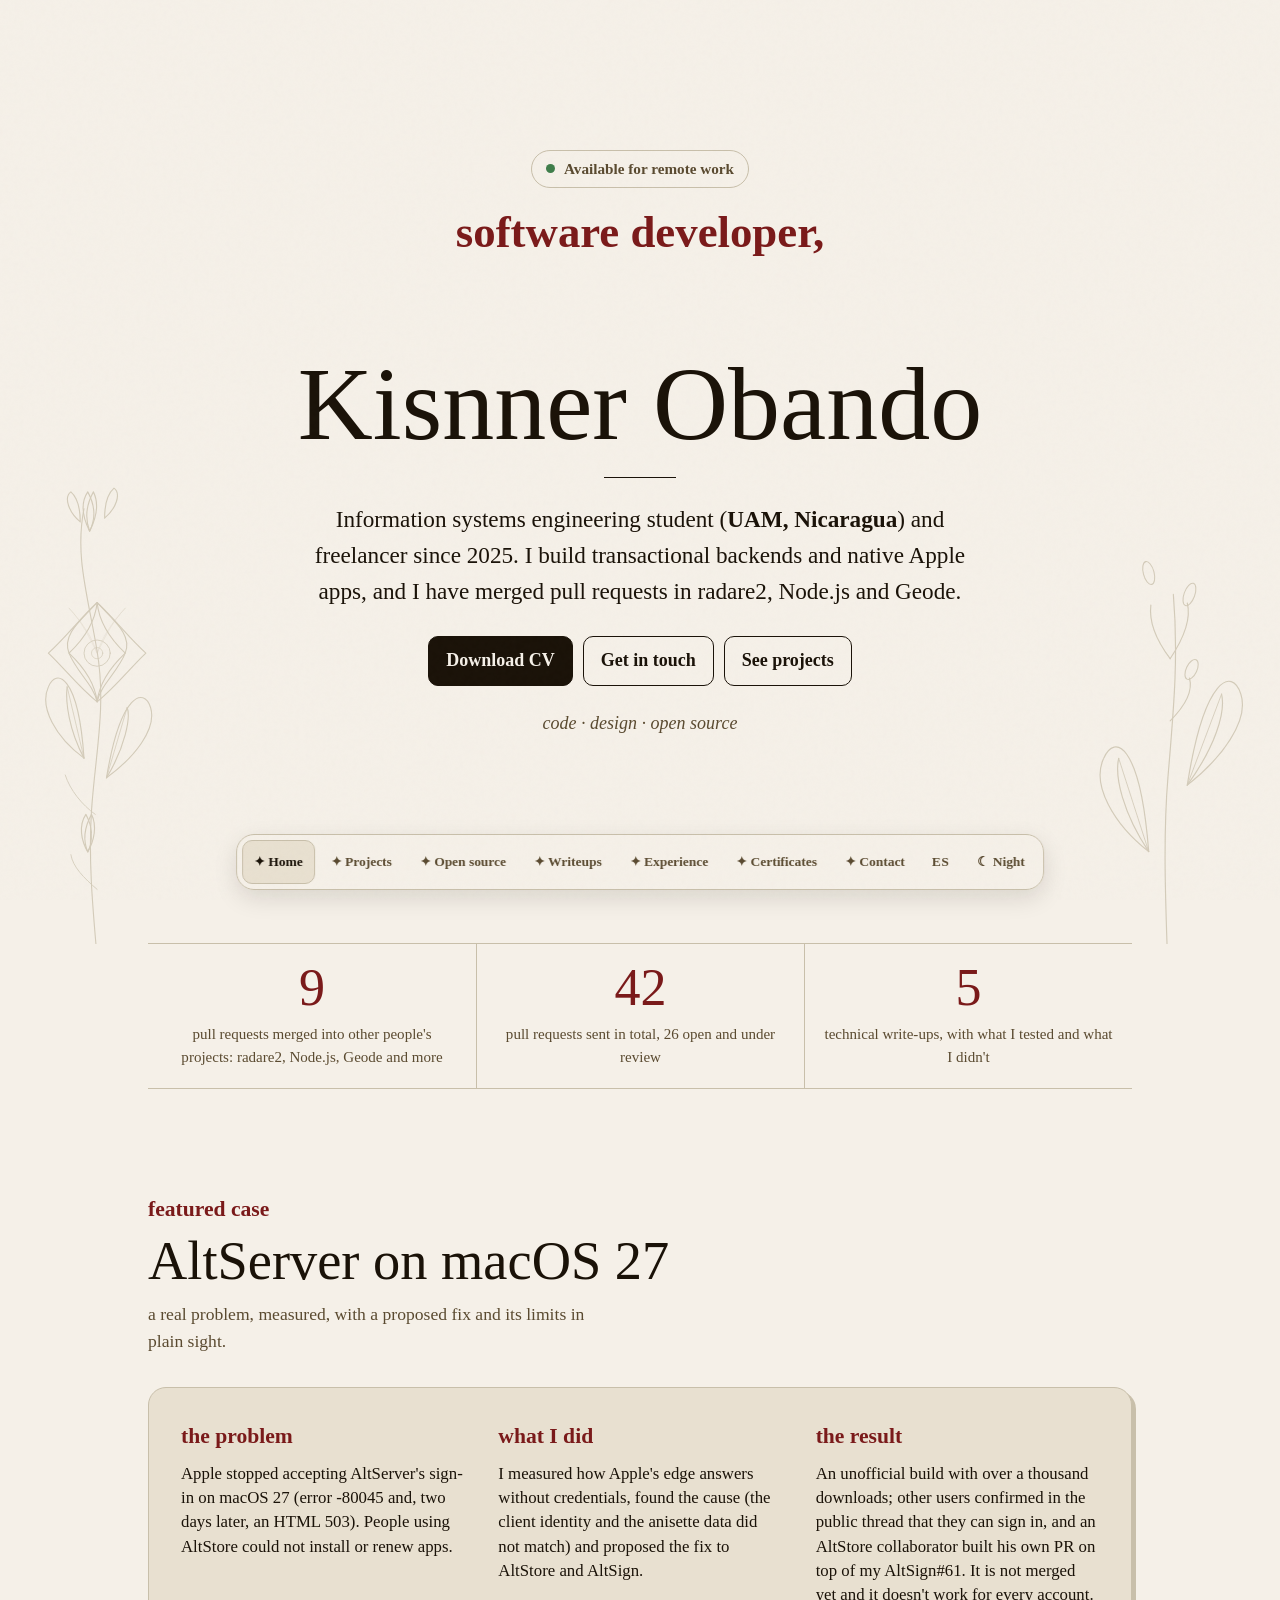
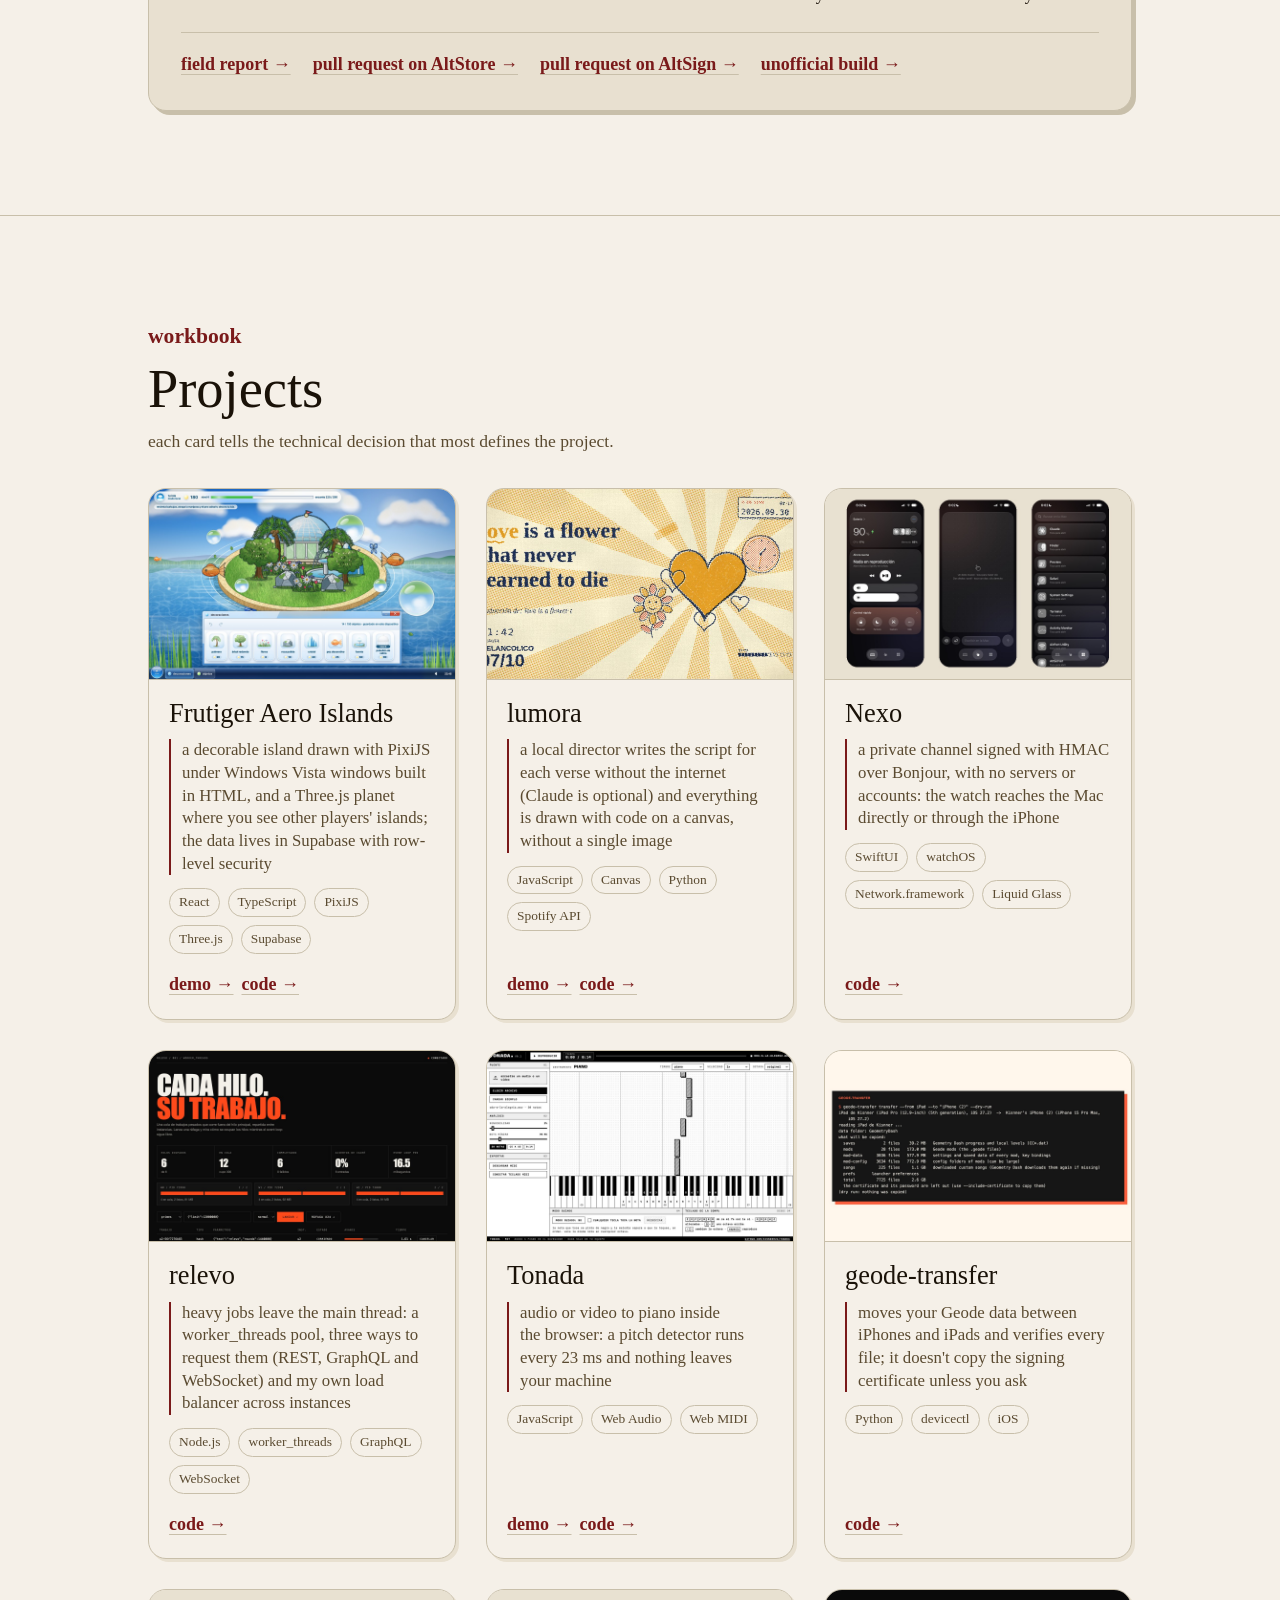
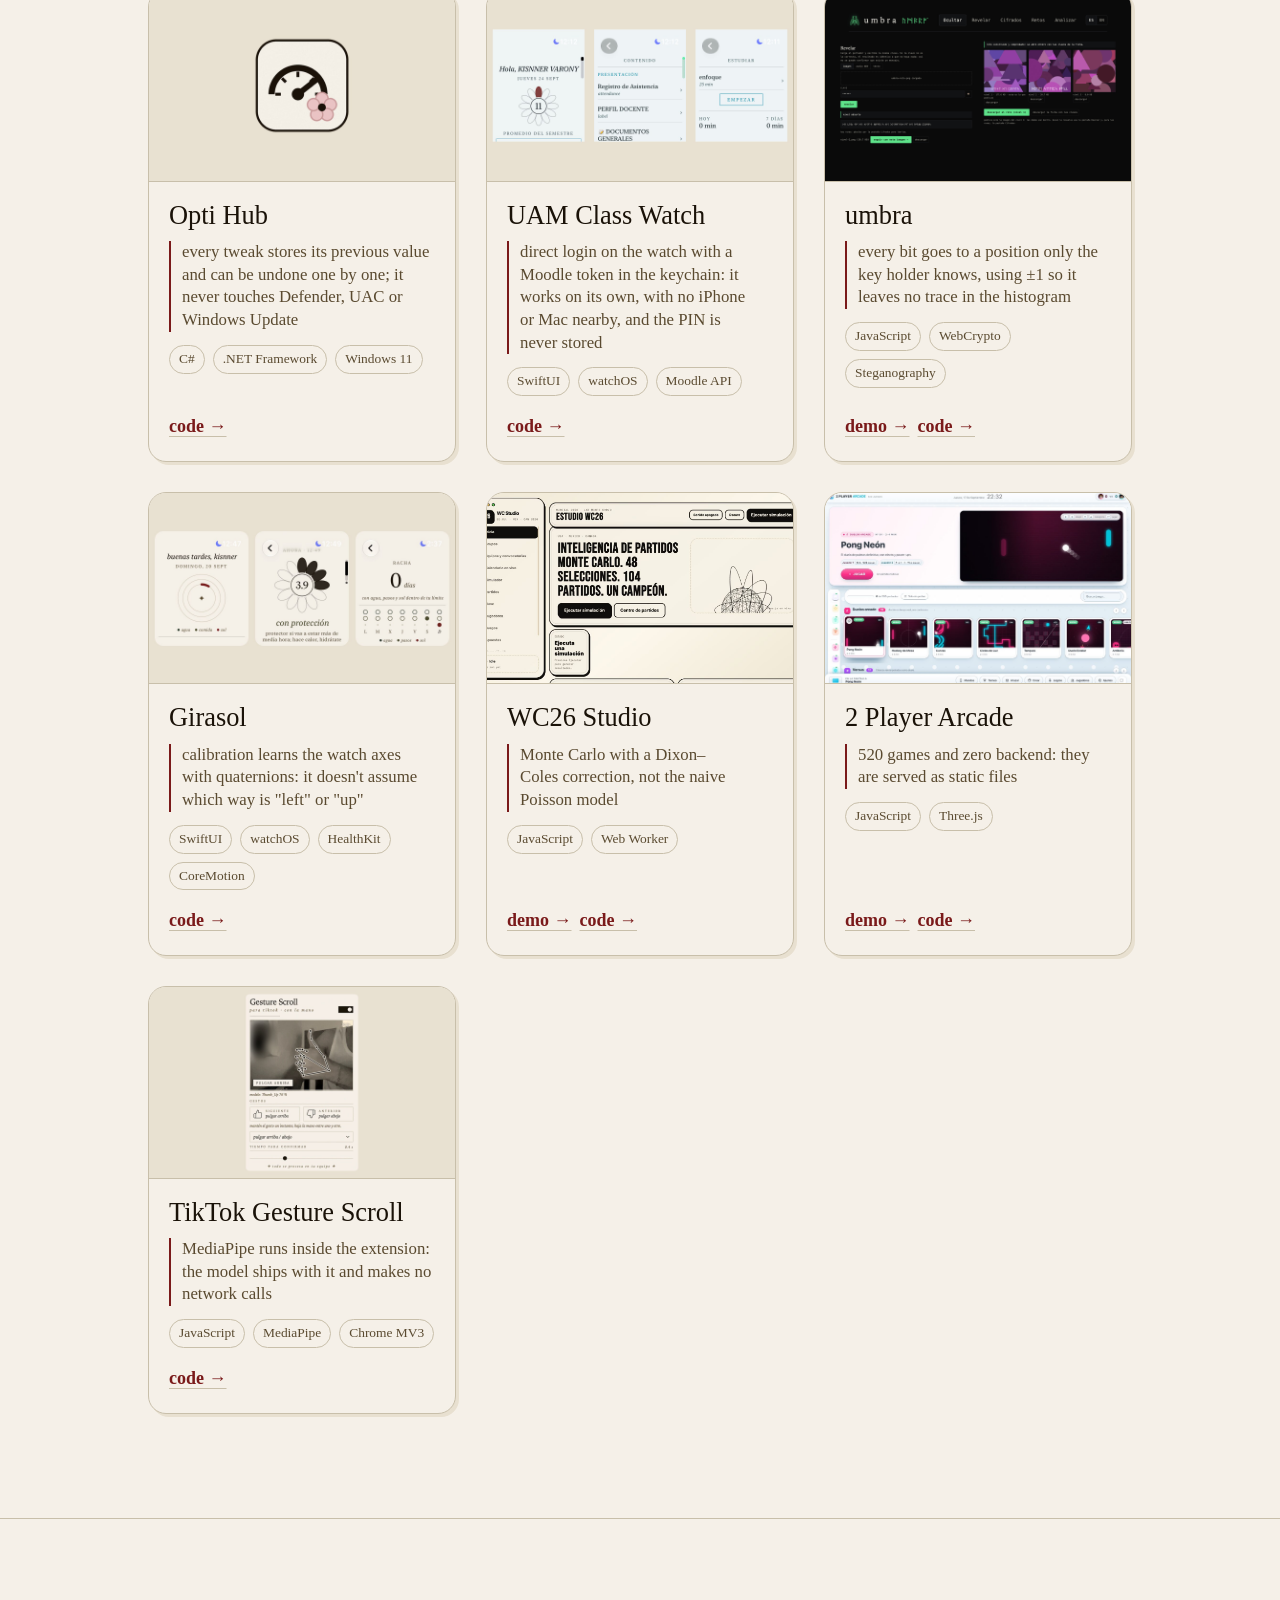
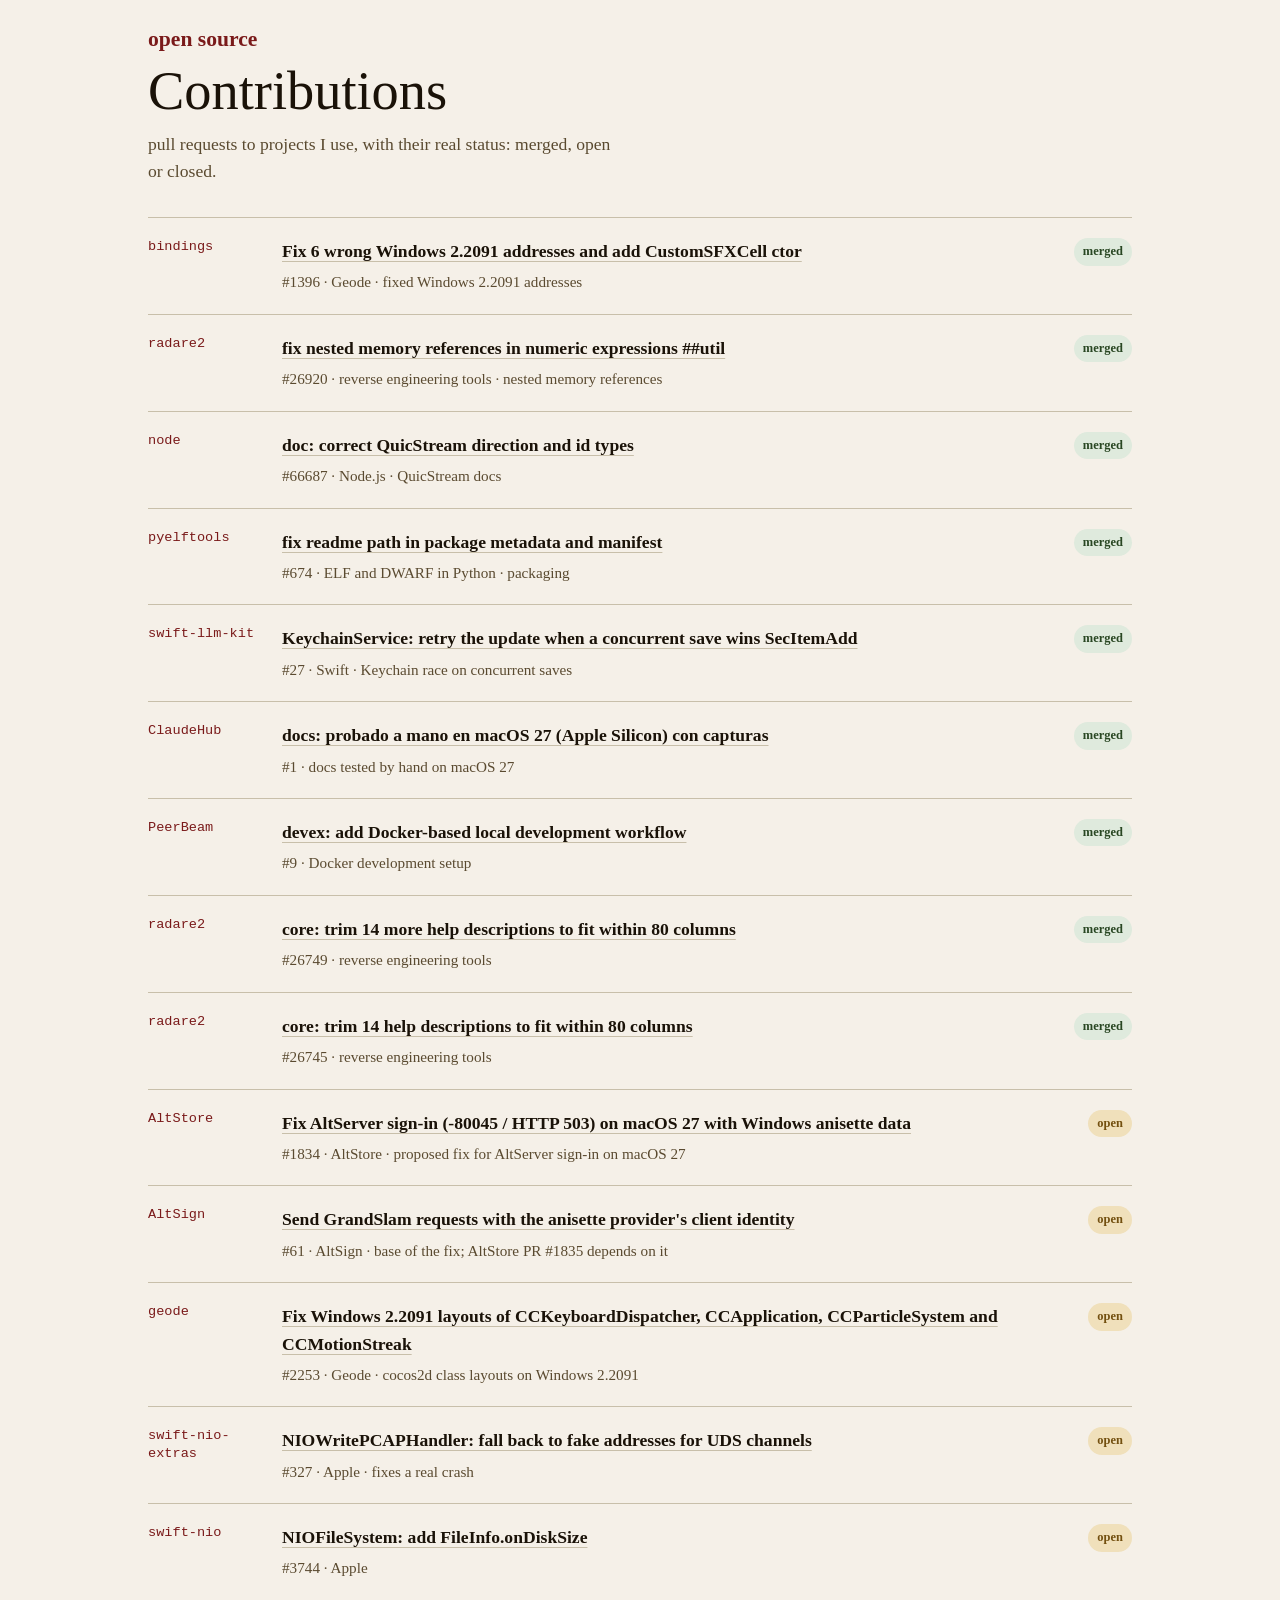
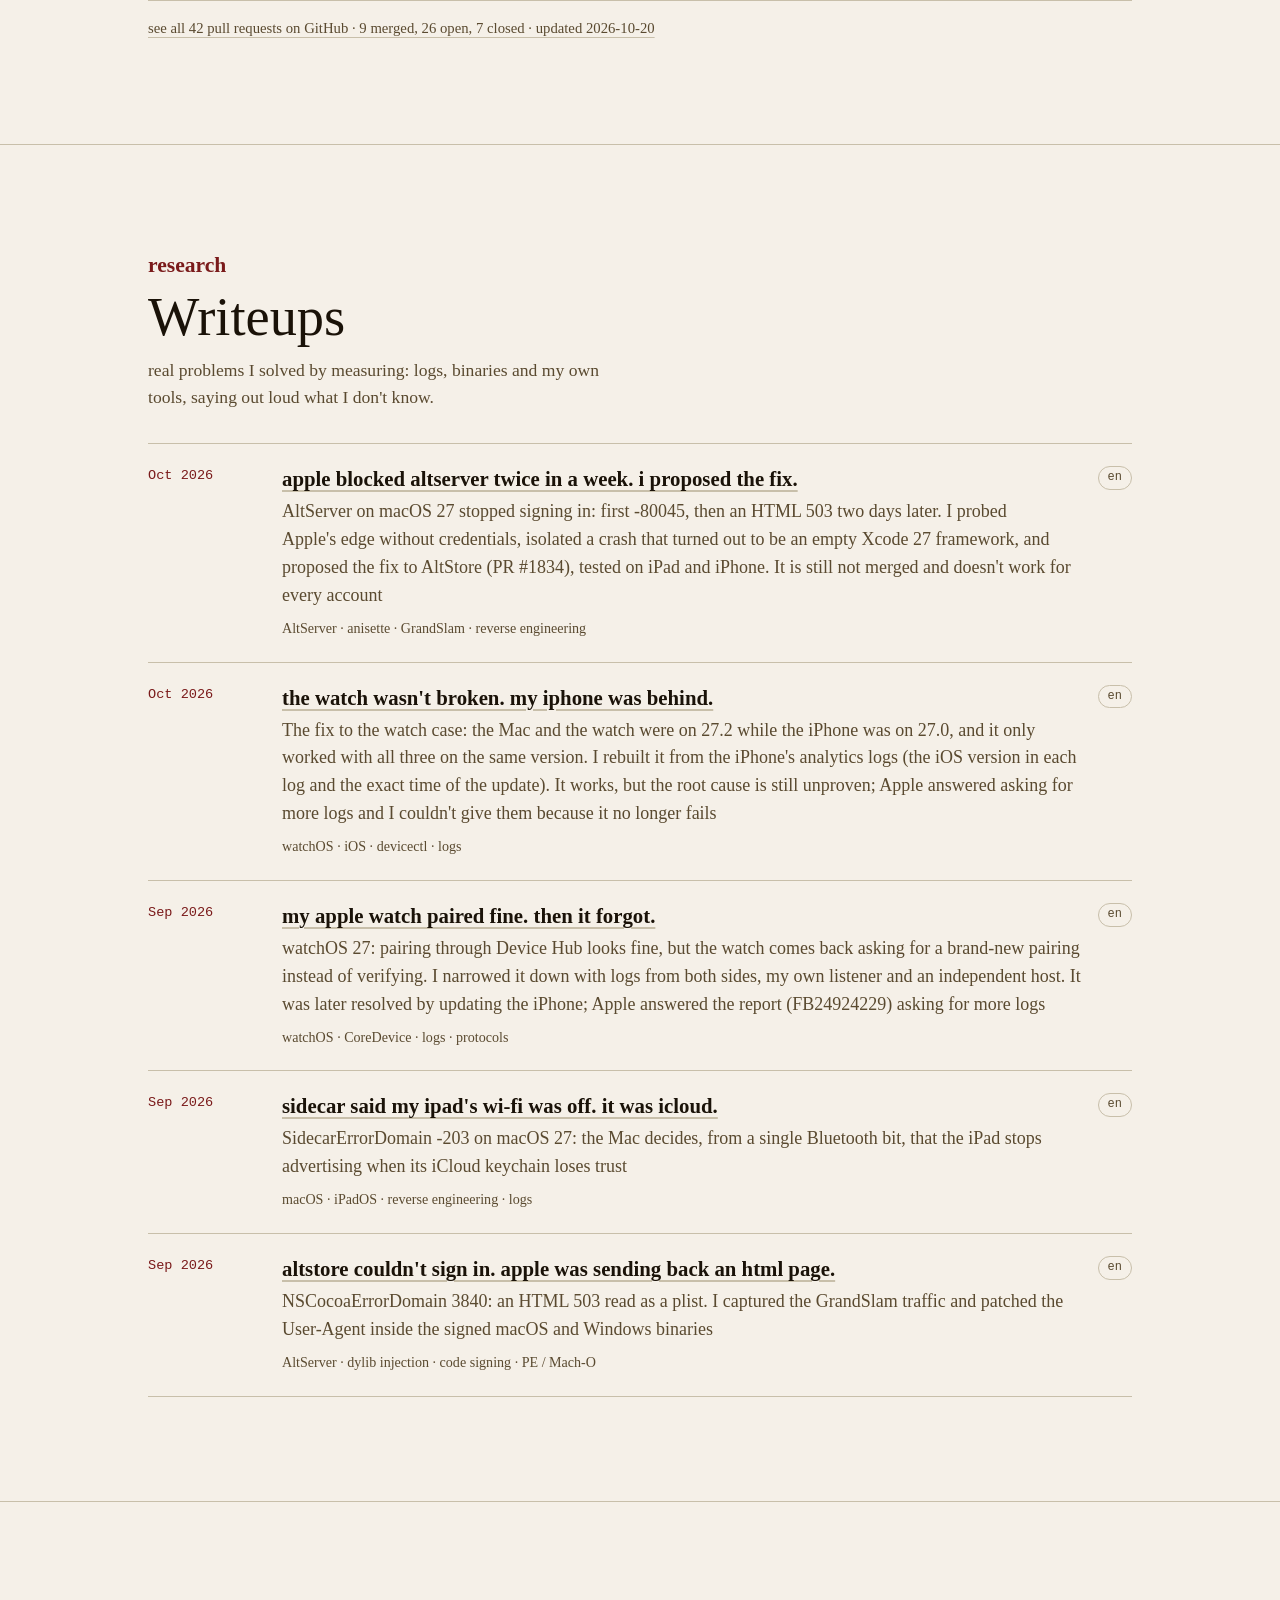
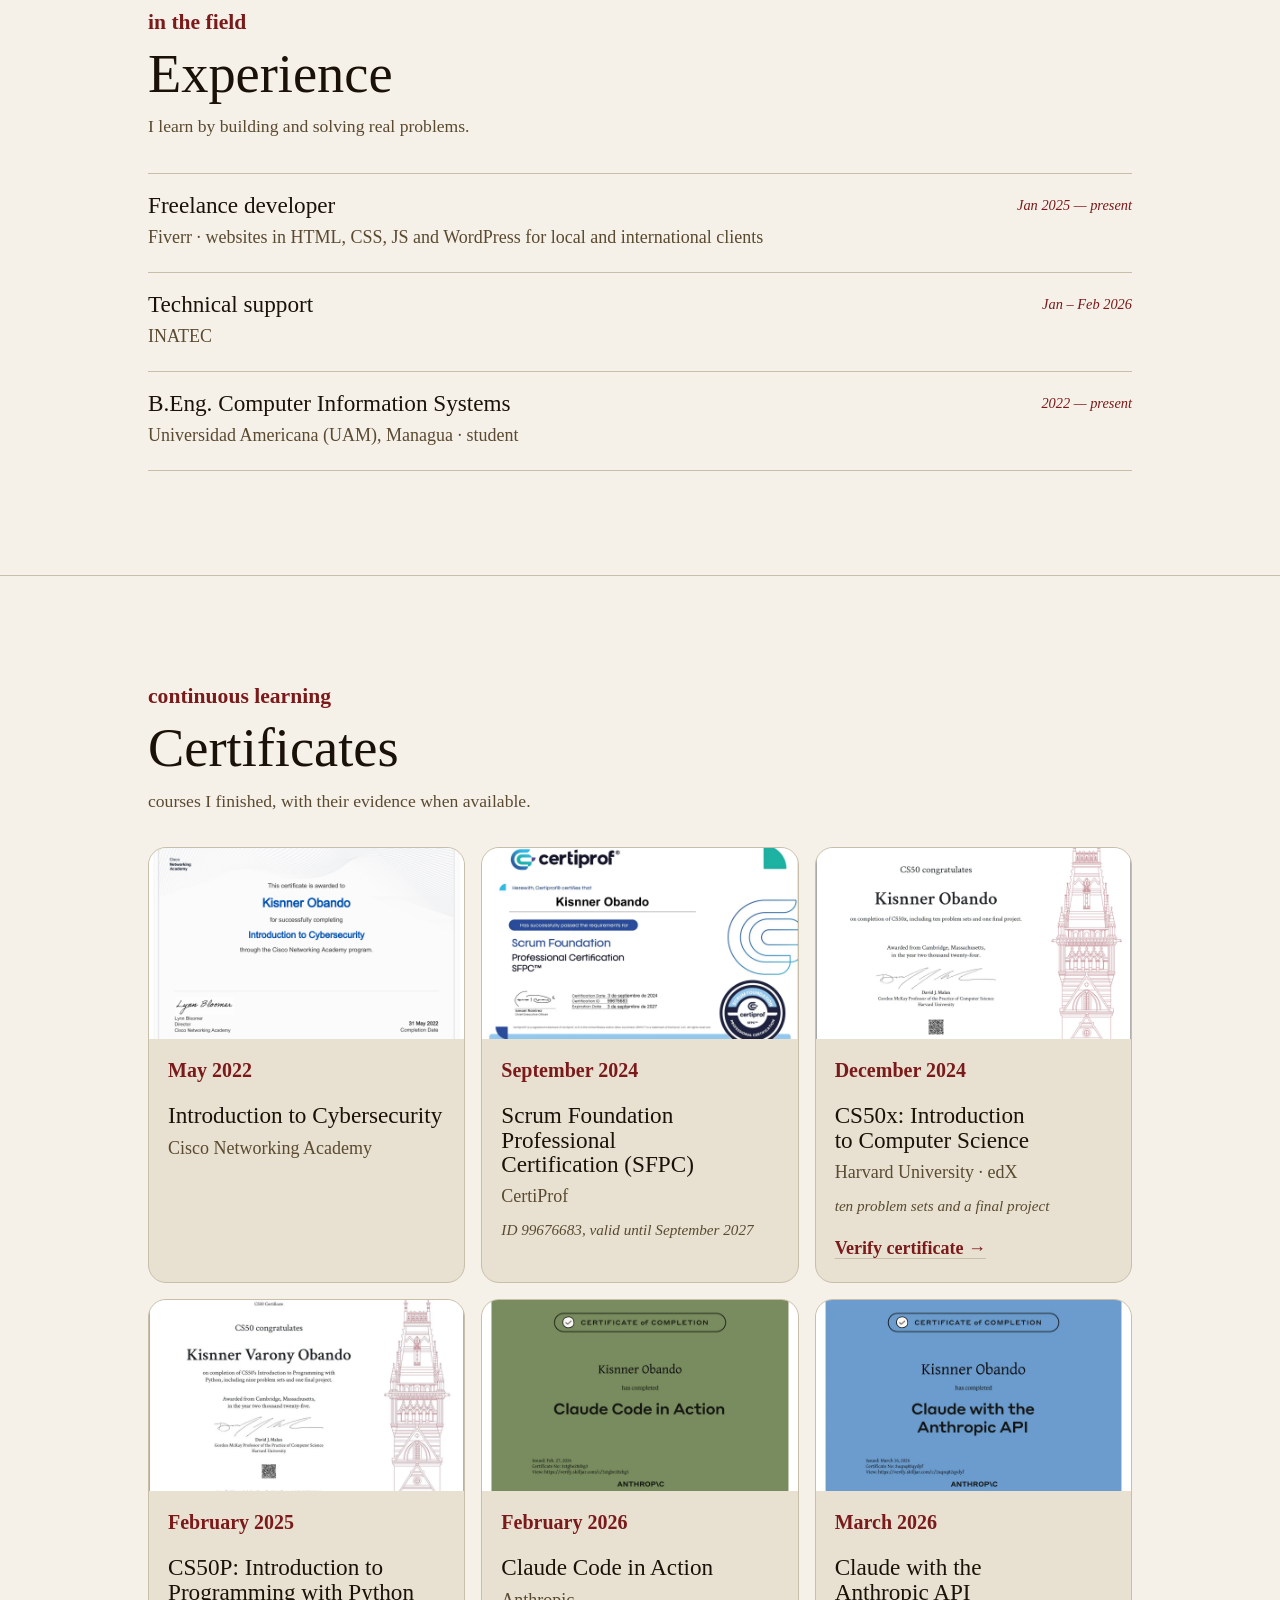
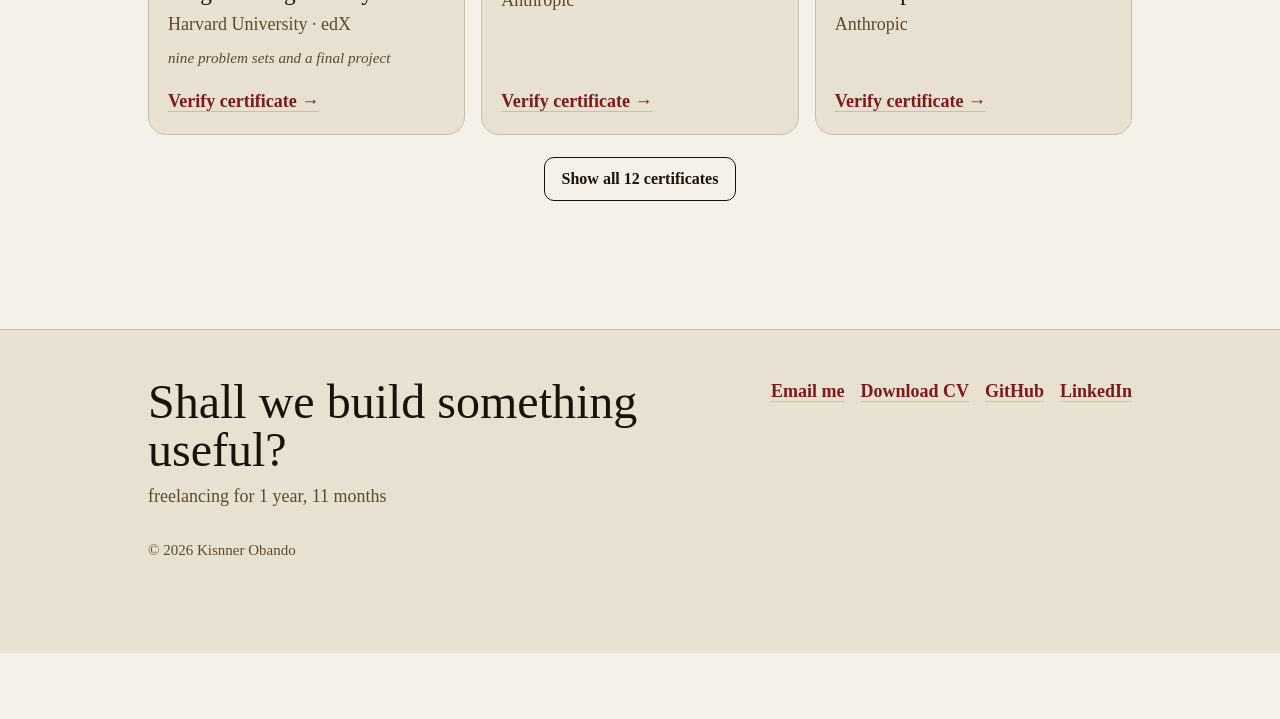
==== commit 66ef622b: "perf: enlaza cada hoja de estilo y precarga los modulos en paralelo" ====
--- a/index.html
+++ b/index.html
@@ -62,10 +62,53 @@
 }
 </script>
 
-<link rel="preconnect" href="https://fonts.googleapis.com">
-<link rel="preconnect" href="https://fonts.gstatic.com" crossorigin>
-<link href="https://fonts.googleapis.com/css2?family=Cormorant+Garamond:ital,wght@0,300;0,400;0,500;0,600;1,300;1,400&family=IM+Fell+English:ital@0;1&family=Dancing+Script:wght@700&display=swap" rel="stylesheet">
-<link rel="stylesheet" href="css/main.css">
+<link rel="preload" href="assets/fonts/cormorant-garamond-normal-300.woff2" as="font" type="font/woff2" crossorigin>
+<link rel="preload" href="assets/fonts/im-fell-english-normal-400.woff2" as="font" type="font/woff2" crossorigin>
+<link rel="preload" href="assets/fonts/dancing-script-normal-700.woff2" as="font" type="font/woff2" crossorigin>
+<link rel="stylesheet" href="css/fonts.css">
+<link rel="stylesheet" href="css/tokens.css">
+<link rel="stylesheet" href="css/base.css">
+<link rel="stylesheet" href="css/layout.css">
+<link rel="stylesheet" href="css/components/loader.css">
+<link rel="stylesheet" href="css/components/nav.css">
+<link rel="stylesheet" href="css/components/buttons.css">
+<link rel="stylesheet" href="css/components/hero.css">
+<link rel="stylesheet" href="css/components/section.css">
+<link rel="stylesheet" href="css/components/featured.css">
+<link rel="stylesheet" href="css/components/project-card.css">
+<link rel="stylesheet" href="css/components/writeups.css">
+<link rel="stylesheet" href="css/components/oss.css">
+<link rel="stylesheet" href="css/components/certificates.css">
+<link rel="stylesheet" href="css/components/lightbox.css">
+<link rel="stylesheet" href="css/components/timeline.css">
+<link rel="stylesheet" href="css/components/footer.css">
+<link rel="modulepreload" href="js/main.js">
+<link rel="modulepreload" href="js/data/profile.js">
+<link rel="modulepreload" href="js/data/projects.js">
+<link rel="modulepreload" href="js/data/oss.js">
+<link rel="modulepreload" href="js/data/writeups.js">
+<link rel="modulepreload" href="js/data/certificates.js">
+<link rel="modulepreload" href="js/data/experience.js">
+<link rel="modulepreload" href="js/data/featured.js">
+<link rel="modulepreload" href="js/components/loader.js">
+<link rel="modulepreload" href="js/lib/dom.js">
+<link rel="modulepreload" href="js/components/botanicals.js">
+<link rel="modulepreload" href="js/components/nav.js">
+<link rel="modulepreload" href="js/lib/theme.js">
+<link rel="modulepreload" href="js/lib/i18n.js">
+<link rel="modulepreload" href="js/components/hero.js">
+<link rel="modulepreload" href="js/components/stats.js">
+<link rel="modulepreload" href="js/components/featured.js">
+<link rel="modulepreload" href="js/components/section.js">
+<link rel="modulepreload" href="js/components/projects.js">
+<link rel="modulepreload" href="js/components/oss.js">
+<link rel="modulepreload" href="js/components/writeups.js">
+<link rel="modulepreload" href="js/components/certificates.js">
+<link rel="modulepreload" href="js/components/experience.js">
+<link rel="modulepreload" href="js/components/footer.js">
+<link rel="modulepreload" href="js/lib/uptime.js">
+<link rel="modulepreload" href="js/lib/reveal.js">
+<link rel="modulepreload" href="js/lib/liveStats.js">
 
 <script>
   // aplica el tema guardado antes de pintar, para evitar el parpadeo
--- a/css/tokens.css
+++ b/css/tokens.css
@@ -0,0 +1,36 @@
+/* Variables de diseño: papel y tinta. */
+:root {
+  --ink: #1a1208;
+  --paper: #f5f0e8;
+  --paper-dark: #e8e0d0;
+  --mid: #5a4a30;
+  --faint: #c8bfaa;
+  --accent: #7a1a1a;
+
+  --serif: 'Cormorant Garamond', Georgia, serif;
+  --display: 'IM Fell English', 'Cormorant Garamond', Georgia, serif;
+  --script: 'Dancing Script', cursive;
+
+  --radius: 18px;
+  --radius-sm: 10px;
+  --nav-h: 66px;
+  --gutter: clamp(14px, 4vw, 28px);
+  --safe-l: env(safe-area-inset-left, 0px);
+  --safe-r: env(safe-area-inset-right, 0px);
+  --wrap: 1040px;
+  --shadow-sketch: 4px 4px 0 var(--faint);
+  --ease: cubic-bezier(.2, .7, .2, 1);
+
+  color-scheme: light;
+}
+
+/* "Noche": el escenario oscuro del creador de flores */
+:root[data-theme="night"] {
+  --ink: #f1e9d8;
+  --paper: #1a1208;
+  --paper-dark: #241b0f;
+  --mid: #b7a888;
+  --faint: #4a3d28;
+  --accent: #e0a08a;
+  color-scheme: dark;
+}
--- a/css/base.css
+++ b/css/base.css
@@ -0,0 +1,69 @@
+*, *::before, *::after { margin: 0; padding: 0; box-sizing: border-box; -webkit-tap-highlight-color: transparent; }
+
+html { scroll-behavior: smooth; scroll-padding-top: 24px; -webkit-text-size-adjust: 100%; text-size-adjust: 100%; overflow-x: clip; }
+
+body {
+  background: var(--paper);
+  color: var(--ink);
+  font-family: var(--serif);
+  font-size: clamp(17px, 16px + .25vw, 18px);
+  line-height: 1.55;
+  min-height: 100vh;
+  min-height: 100dvh;
+  overflow-x: clip;
+  overflow-wrap: break-word;
+  padding-bottom: calc(var(--nav-h) + env(safe-area-inset-bottom, 0px));
+  transition: background .5s ease, color .5s ease;
+  -webkit-font-smoothing: antialiased;
+}
+
+/* grano de papel sobre todo */
+body::after {
+  content: '';
+  position: fixed;
+  inset: 0;
+  pointer-events: none;
+  z-index: 9999;
+  opacity: .35;
+  background-image: url("data:image/svg+xml,%3Csvg viewBox='0 0 200 200' xmlns='http://www.w3.org/2000/svg'%3E%3Cfilter id='n'%3E%3CfeTurbulence type='fractalNoise' baseFrequency='0.85' numOctaves='4' stitchTiles='stitch'/%3E%3C/filter%3E%3Crect width='100%25' height='100%25' filter='url(%23n)' opacity='0.05'/%3E%3C/svg%3E");
+}
+
+h1, h2, h3 { font-family: var(--display); font-weight: 400; text-wrap: balance; }
+p { text-wrap: pretty; }
+a { color: inherit; text-decoration-color: var(--faint); text-underline-offset: 4px; transition: text-decoration-color .2s; }
+a:hover { text-decoration-color: var(--ink); }
+img, svg { display: block; max-width: 100%; }
+img { height: auto; }
+::selection { background: var(--ink); color: var(--paper); }
+:focus-visible { outline: 1px dashed var(--ink); outline-offset: 4px; border-radius: 4px; }
+
+.sr-only {
+  position: absolute; width: 1px; height: 1px; overflow: hidden;
+  clip: rect(0 0 0 0); white-space: nowrap;
+}
+
+/* aparecer al hacer scroll */
+@media (prefers-reduced-motion: no-preference) {
+  .reveal { opacity: 0; transform: translateY(16px); transition: opacity .9s var(--ease), transform .9s var(--ease); }
+  .reveal.in { opacity: 1; transform: none; }
+}
+
+@media (prefers-reduced-motion: reduce) {
+  html { scroll-behavior: auto; }
+  *, *::before, *::after { animation: none !important; transition: none !important; }
+}
+
+/* hover solo donde existe puntero; en táctil queda el estado normal */
+@media (hover: none) {
+  .card:hover { transform: none; box-shadow: 3px 3px 0 var(--paper-dark); }
+  .card:hover .card-media img { transform: none; }
+  .btn:hover { transform: none; }
+}
+
+/* Cormorant es fino y de x-height baja: en pantallas pequeñas pide más peso y contraste */
+@media (max-width: 640px) {
+  body { font-weight: 500; line-height: 1.5; }
+  :root { --mid: #46391f; }
+  :root[data-theme="night"] { --mid: #cbbd9d; }
+  .sec-sub, .card-line, .experience-org, .oss-meta { font-weight: 500; }
+}
--- a/css/layout.css
+++ b/css/layout.css
@@ -0,0 +1,28 @@
+.wrap { width: 100%; max-width: var(--wrap); margin: 0 auto; padding-inline: max(var(--gutter), var(--safe-l)) max(var(--gutter), var(--safe-r)); }
+
+.section { padding-block: clamp(44px, 10vw, 104px); }
+.section + .section { border-top: 1px solid var(--faint); }
+
+.grid {
+  display: grid;
+  grid-template-columns: repeat(auto-fill, minmax(min(100%, 290px), 1fr));
+  gap: clamp(18px, 3vw, 30px);
+}
+
+/* pantallas de doble panel (Surface Duo y similares): el contenido no cruza la bisagra */
+@media (horizontal-viewport-segments: 2) {
+  .wrap { max-width: calc(env(viewport-segment-width 0 0, 50vw) - 8px); margin-inline: 0; }
+}
+/* pantallas muy angostas: Fold plegado, relojes de bolsillo */
+@media (max-width: 340px) {
+  .grid, .certificates { grid-template-columns: 1fr; }
+}
+
+/* teléfonos: tarjetas en carrusel horizontal con snap, en vez de una columna interminable */
+.rail-hint { display: none; }
+@media (max-width: 640px) {
+  .rail-hint { display: block; margin: -12px 0 14px; color: var(--mid); font-size: .92rem; font-style: italic; }
+  .rail { display: flex; gap: 14px; margin-inline: calc(-1 * max(var(--gutter), var(--safe-l))); padding: 2px max(var(--gutter), var(--safe-l)) 14px; overflow-x: auto; scroll-snap-type: x mandatory; scroll-padding-inline: max(var(--gutter), var(--safe-l)); overscroll-behavior-x: contain; -webkit-overflow-scrolling: touch; scrollbar-width: none; }
+  .rail::-webkit-scrollbar { display: none; }
+  .rail > * { flex: 0 0 min(84%, 340px); scroll-snap-align: start; scroll-snap-stop: always; }
+}
--- a/css/components/loader.css
+++ b/css/components/loader.css
@@ -0,0 +1,3 @@
+#loading { position: fixed; inset: 0; z-index: 30; display: grid; place-content: center; gap: 12px; background: var(--paper); color: var(--ink); text-align: center; transition: opacity .2s ease; }
+#loading.done { opacity: 0; pointer-events: none; }
+.loader-text { font-family: var(--script); font-size: 1.45rem; }
--- a/css/components/nav.css
+++ b/css/components/nav.css
@@ -0,0 +1,35 @@
+.nav-bar { position: fixed; z-index: 20; left: 50%; bottom: max(10px, env(safe-area-inset-bottom)); transform: translateX(-50%); display: flex; align-items: center; gap: 4px; width: max-content; max-width: calc(100vw - 20px - var(--safe-l) - var(--safe-r)); padding: 5px; border: 1px solid var(--faint); border-radius: var(--radius); background: color-mix(in srgb, var(--paper) 92%, transparent); -webkit-backdrop-filter: blur(10px); backdrop-filter: blur(10px); box-shadow: 0 8px 24px rgb(26 18 8 / .12); overflow-x: auto; scrollbar-width: none; overscroll-behavior: contain; }
+.nav-bar::-webkit-scrollbar { display: none; }
+.nav-links { display: contents; }
+.nav-menu { display: none; }
+.nav-btn { display: inline-flex; flex: 0 0 auto; align-items: center; justify-content: center; min-height: 44px; padding: 7px 11px; border: 1px solid transparent; border-radius: var(--radius-sm); background: transparent; color: var(--mid); font: 600 .84rem/1 var(--serif); text-decoration: none; white-space: nowrap; cursor: pointer; touch-action: manipulation; }
+.nav-glyph { font-style: normal; }
+.nav-btn:hover, .nav-btn.active-nav { border-color: var(--faint); color: var(--ink); background: var(--paper-dark); text-decoration: none; }
+.nav-btn:active { transform: translateY(1px); }
+.nav-btn--theme { width: auto; padding-inline: 12px; }
+.nav-btn--lang { padding-inline: 10px; letter-spacing: .04em; }
+
+/* anchos medios: una fila sin glifo */
+@media (max-width: 760px) { .nav-bar { gap: 2px; } .nav-btn { padding-inline: 9px; } .nav-glyph { display: none; } }
+
+/* teléfonos: pastilla colapsada + hoja que se abre hacia arriba */
+@media (max-width: 640px) {
+  .nav-bar { width: calc(100vw - 20px - var(--safe-l) - var(--safe-r)); max-width: 460px; justify-content: space-between; gap: 6px; overflow: visible; }
+  .nav-menu { display: flex; flex: 1 1 auto; align-items: center; gap: 8px; min-height: 44px; padding: 6px 12px; border: 1px solid transparent; border-radius: var(--radius-sm); background: transparent; color: var(--ink); font: 600 1rem/1 var(--serif); text-align: left; cursor: pointer; touch-action: manipulation; }
+  .nav-menu:active { background: var(--paper-dark); }
+  .nav-menu-glyph { color: var(--accent); }
+  .nav-current { flex: 1 1 auto; min-width: 0; overflow: hidden; text-overflow: ellipsis; white-space: nowrap; }
+  .nav-chevron { color: var(--mid); font-size: .8rem; transition: transform .2s ease; }
+  .nav-bar.open .nav-chevron { transform: rotate(180deg); }
+  .nav-links { position: absolute; left: 0; right: 0; bottom: calc(100% + 8px); display: none; grid-template-columns: 1fr 1fr; gap: 4px; padding: 6px; border: 1px solid var(--faint); border-radius: var(--radius); background: var(--paper); box-shadow: 0 12px 32px rgb(26 18 8 / .18); }
+  .nav-bar.open .nav-links { display: grid; }
+  .nav-links .nav-btn { min-height: 48px; padding: 8px 10px; font-size: .98rem; justify-content: flex-start; }
+  .nav-links .nav-glyph { display: inline; color: var(--accent); }
+  .nav-btn--theme { min-height: 44px; padding-inline: 12px; }
+}
+
+/* móviles en horizontal: poca altura; si cabe, fila completa */
+@media (min-width: 641px) and (max-height: 480px) and (orientation: landscape) {
+  .nav-bar { overflow-x: auto; }
+  .nav-btn { min-height: 38px; padding-block: 5px; }
+}
--- a/css/components/buttons.css
+++ b/css/components/buttons.css
@@ -0,0 +1,5 @@
+.btn-row { display: flex; flex-wrap: wrap; justify-content: center; gap: 10px; margin-top: 26px; }
+.btn { display: inline-flex; align-items: center; justify-content: center; min-height: 44px; padding: 10px 17px; border: 1px solid var(--ink); border-radius: var(--radius-sm); color: var(--ink); font-weight: 600; text-decoration: none; transition: transform .15s ease, background .15s ease, color .15s ease; }
+.btn:hover { background: var(--paper-dark); text-decoration: none; transform: translateY(-1px); }
+.btn--solid { background: var(--ink); color: var(--paper); }
+.btn--solid:hover { background: var(--accent); border-color: var(--accent); color: #fff; }
--- a/css/components/hero.css
+++ b/css/components/hero.css
@@ -0,0 +1,40 @@
+.hero { position: relative; display: grid; place-items: center; min-height: min(720px, 100vh); min-height: min(720px, 100dvh); padding: clamp(72px, 14vw, 150px) max(16px, var(--safe-l)) calc(clamp(120px, 20vw, 170px) + env(safe-area-inset-bottom)) max(16px, var(--safe-r)); overflow: hidden; text-align: center; }
+.hero-center { position: relative; z-index: 1; max-width: 720px; margin-bottom: 36px; }
+.hero-status { display: inline-flex; align-items: center; gap: 9px; margin-bottom: 22px; padding: 6px 14px; border: 1px solid var(--faint); border-radius: 999px; background: var(--paper); color: var(--mid); font-size: .95rem; font-weight: 600; }
+.hero-dot { width: 9px; height: 9px; border-radius: 50%; background: #3f7d4a; box-shadow: 0 0 0 0 rgb(63 125 74 / .5); animation: hero-pulse 2.4s ease-out infinite; }
+@keyframes hero-pulse { 70% { box-shadow: 0 0 0 9px rgb(63 125 74 / 0); } 100% { box-shadow: 0 0 0 0 rgb(63 125 74 / 0); } }
+@media (prefers-reduced-motion: reduce) { .hero-dot { animation: none; } }
+.hero-title { font-size: clamp(2.6rem, 9vw, 6.5rem); line-height: .88; }
+.hero-kicker { display: block; margin-bottom: 12px; color: var(--accent); font-family: var(--script); font-size: clamp(1.8rem, 4vw, 2.8rem); font-weight: 700; line-height: 1; }
+.hero-rule { width: 72px; height: 1px; margin: 28px auto 24px; background: var(--ink); }
+.hero-lede { max-width: 58ch; margin: 0 auto; font-size: clamp(1.15rem, 2vw, 1.45rem); }
+.hero-tagline { margin-top: 24px; color: var(--mid); font-style: italic; }
+.hero-plant { position: absolute; bottom: -45px; width: clamp(160px, 24vw, 300px); color: var(--faint); opacity: .75; }
+.hero-plant--left { left: max(-58px, -4vw); }
+.hero-plant--right { right: max(-45px, -3vw); }
+.petals { display: none; }
+@media (max-width: 620px) { .hero-plant { opacity: .35; } }
+
+@media (max-height: 480px) and (orientation: landscape) {
+  .hero { min-height: 0; padding-block: 48px 110px; }
+  .hero-plant { width: 120px; }
+}
+/* tablets: más aire y texto más ancho */
+@media (min-width: 768px) and (max-width: 1100px) { .hero-center { max-width: 640px; } }
+/* teléfonos: el hero ocupa lo que su contenido, sin hueco vacío bajo la frase final */
+@media (max-width: 620px) {
+  .hero { min-height: 0; padding-block: clamp(64px, 18vw, 96px) calc(112px + env(safe-area-inset-bottom)); }
+  .hero-center { margin-bottom: 0; }
+  .hero-plant { width: clamp(110px, 32vw, 150px); bottom: -28px; }
+}
+
+/* teléfonos: título grande en dos líneas y texto más compacto */
+@media (max-width: 640px) {
+  .hero-title { font-size: clamp(3.1rem, 17vw, 5rem); line-height: .9; }
+  .hero-kicker { font-size: clamp(1.5rem, 6.5vw, 2rem); margin-bottom: 14px; }
+  .hero-rule { margin: 22px auto 18px; }
+  .hero-lede { font-size: 1.08rem; line-height: 1.5; }
+  .hero-tagline { margin-top: 18px; font-size: .98rem; }
+  .btn-row { margin-top: 22px; }
+  .btn-row .btn { flex: 1 1 140px; max-width: 200px; }
+}
--- a/css/components/section.css
+++ b/css/components/section.css
@@ -0,0 +1,11 @@
+.sec-head { max-width: 680px; margin-bottom: 32px; }
+.sec-eyebrow { display: block; margin-bottom: 8px; color: var(--accent); font-family: var(--script); font-size: 1.35rem; font-weight: 700; }
+.sec-title { font-size: clamp(2.2rem, 5vw, 3.4rem); line-height: 1; }
+.sec-sub { max-width: 56ch; margin-top: 12px; color: var(--mid); font-size: 1.1rem; }
+.stats { display: grid; grid-template-columns: repeat(3, 1fr); margin-top: -1px; border-top: 1px solid var(--faint); border-bottom: 1px solid var(--faint); }
+.stat { display: grid; place-content: center; min-height: 140px; padding: 18px; text-align: center; }
+.stat + .stat { border-left: 1px solid var(--faint); }
+.stat b { color: var(--accent); font-family: var(--display); font-size: clamp(2rem, 5vw, 3.25rem); font-weight: 400; line-height: 1; font-variant-numeric: tabular-nums; }
+.stat span { margin-top: 9px; color: var(--mid); font-size: .94rem; }
+@media (max-width: 640px) { .stat { min-height: 104px; padding: 12px 6px; } .stat b { font-size: clamp(1.7rem, 8.5vw, 2.4rem); } .stat span { margin-top: 6px; font-size: .8rem; line-height: 1.25; } }
+@media (max-width: 340px) { .stats { grid-template-columns: 1fr; } .stat + .stat { border-top: 1px solid var(--faint); border-left: 0; } }
--- a/css/components/featured.css
+++ b/css/components/featured.css
@@ -0,0 +1,8 @@
+/* Caso destacado: tres hechos y los enlaces que los respaldan. */
+.featured { padding: clamp(20px, 3vw, 32px); border: 1px solid var(--faint); border-radius: var(--radius); background: var(--paper-dark); box-shadow: var(--shadow-sketch); }
+.featured-facts { display: grid; grid-template-columns: repeat(3, 1fr); gap: clamp(18px, 3vw, 34px); }
+.featured-fact dt { margin-bottom: 8px; color: var(--accent); font-family: var(--script); font-size: 1.35rem; font-weight: 700; }
+.featured-fact dd { color: var(--ink); font-size: 1.05rem; line-height: 1.45; }
+.featured-links { display: flex; flex-wrap: wrap; gap: 8px 22px; margin-top: 24px; padding-top: 18px; border-top: 1px solid var(--faint); }
+.featured-links a { color: var(--accent); font-weight: 600; }
+@media (max-width: 760px) { .featured-facts { grid-template-columns: 1fr; gap: 20px; } }
--- a/css/components/project-card.css
+++ b/css/components/project-card.css
@@ -0,0 +1,22 @@
+.card { display: flex; flex-direction: column; overflow: hidden; border: 1px solid var(--faint); border-radius: var(--radius); background: var(--paper); box-shadow: 3px 3px 0 var(--paper-dark); transition: transform .15s ease, box-shadow .15s ease; }
+.card:hover { transform: translate(-2px, -2px); box-shadow: 6px 6px 0 var(--faint); }
+.card-media { aspect-ratio: 16 / 10; overflow: hidden; border-bottom: 1px solid var(--faint); background: var(--paper-dark); }
+.card-media img { width: 100%; height: 100%; object-fit: cover; transition: transform .25s ease; }
+.card:hover .card-media img { transform: scale(1.025); }
+.card-media--sketch { display: grid; place-items: center; padding: 20px; background: var(--paper-dark); }
+.card-media pre { color: var(--mid); font: .86rem/1.7 ui-monospace, SFMono-Regular, Menlo, monospace; text-align: center; white-space: pre-wrap; }
+.card-media b { color: var(--ink); font-family: var(--display); font-size: 1.35rem; font-weight: 400; }
+.card-body { display: flex; flex: 1; flex-direction: column; align-items: flex-start; gap: 13px; padding: 20px; }
+.card-title { font-size: 1.65rem; line-height: 1; }
+.card-line { padding-left: 11px; border-left: 2px solid var(--accent); color: var(--mid); font-size: 1.05rem; line-height: 1.35; }
+.tags, .card-links { display: flex; flex-wrap: wrap; gap: 8px; }
+.tag { border: 1px solid var(--faint); border-radius: 999px; padding: 3px 9px; color: var(--mid); font-size: .84rem; }
+.card-links { margin-top: auto; padding-top: 4px; }
+.card-links a { color: var(--accent); font-weight: 600; }
+
+@media (max-width: 640px) {
+  .card-body { gap: 11px; padding: 16px; }
+  .card-title { font-size: 1.5rem; }
+  .card-media { aspect-ratio: 16 / 9; }
+  .card-links a { display: inline-flex; align-items: center; min-height: 36px; }
+}
--- a/css/components/writeups.css
+++ b/css/components/writeups.css
@@ -0,0 +1,8 @@
+.wu-list { border-top: 1px solid var(--faint); }
+.wu-row { display: grid; grid-template-columns: 120px minmax(0, 1fr) auto; gap: 14px; align-items: start; padding: 22px 0; border-bottom: 1px solid var(--faint); }
+.wu-row-date { color: var(--accent); font: .85rem/1.5 ui-monospace, SFMono-Regular, Menlo, monospace; }
+.wu-row-title { font-family: var(--serif); font-size: 1.3rem; font-weight: 600; line-height: 1.25; }
+.wu-row-line { margin-top: 6px; color: var(--mid); }
+.wu-row-tags { margin-top: 8px; color: var(--mid); font-size: .88rem; }
+.wu-row-lang { border: 1px solid var(--faint); border-radius: 999px; padding: 3px 9px; color: var(--mid); font: .75rem/1.3 ui-monospace, SFMono-Regular, Menlo, monospace; }
+@media (max-width: 600px) { .wu-row { grid-template-columns: 1fr; gap: 8px; } .wu-row-lang { justify-self: start; } }
--- a/css/components/oss.css
+++ b/css/components/oss.css
@@ -0,0 +1,14 @@
+.oss-list { border-top: 1px solid var(--faint); }
+.oss-row { display: grid; grid-template-columns: 120px minmax(0, 1fr) auto; gap: 14px; align-items: start; padding: 20px 0; border-bottom: 1px solid var(--faint); }
+.oss-repo { color: var(--accent); font: .85rem/1.3 ui-monospace, SFMono-Regular, Menlo, monospace; }
+.oss-title { font-size: 1.1rem; font-weight: 600; }
+.oss-meta { margin-top: 5px; color: var(--mid); font-size: .95rem; }
+.oss-badge { border-radius: 999px; padding: 4px 9px; font-size: .78rem; font-weight: 600; white-space: nowrap; }
+.oss-badge--merged { background: #dfeadd; color: #294723; }
+.oss-badge--open { background: #f0e0bb; color: #735010; }
+.oss-badge--closed { background: #e6e1d8; color: #5d574b; }
+.oss-more { margin-top: 16px; color: var(--mid); font-size: .92rem; }
+:root[data-theme="night"] .oss-badge--merged { background: #294723; color: #dfeadd; }
+:root[data-theme="night"] .oss-badge--open { background: #735010; color: #f5e8c8; }
+:root[data-theme="night"] .oss-badge--closed { background: #3a362e; color: #cfc8b8; }
+@media (max-width: 600px) { .oss-row { grid-template-columns: 1fr; gap: 8px; } .oss-badge { justify-self: start; } }
--- a/css/components/certificates.css
+++ b/css/components/certificates.css
@@ -0,0 +1,21 @@
+.certificates { display: grid; grid-template-columns: repeat(auto-fill, minmax(min(100%, 285px), 1fr)); gap: 16px; }
+.certificate { position: relative; display: flex; flex-direction: column; min-height: 220px; padding: 19px; border: 1px solid var(--faint); border-radius: var(--radius); background: var(--paper-dark); }
+.certificate--image { padding-top: 0; overflow: hidden; }
+.certificate-preview { width: calc(100% + 38px); margin: 0 -19px 16px; padding: 0; border: 0; background: var(--paper); cursor: zoom-in; }
+.certificate-preview img { width: 100%; aspect-ratio: 1.65; object-fit: cover; }
+.certificate-preview:focus-visible { outline-offset: -4px; }
+.certificate-date { margin-bottom: 17px; color: var(--accent); font-family: var(--script); font-size: 1.25rem; font-weight: 700; }
+.certificate-title { font-size: 1.45rem; line-height: 1.05; }
+.certificate-org, .certificate-detail { margin-top: 7px; color: var(--mid); }
+.certificate-detail { font-size: .95rem; font-style: italic; }
+.certificate-verify { margin-top: auto; padding-top: 18px; color: var(--accent); font-weight: 600; }
+.certificate-dialog { width: min(900px, calc(100vw - 32px)); max-height: min(90dvh, 800px); padding: 0; border: 1px solid var(--faint); border-radius: var(--radius); background: var(--paper); color: var(--ink); }
+.certificate-dialog::backdrop { background: rgb(26 18 8 / .66); }
+.certificate-dialog img { max-height: calc(90dvh - 2px); object-fit: contain; }
+.dialog-close { position: absolute; top: 8px; right: 8px; z-index: 1; width: 42px; height: 42px; border: 1px solid var(--faint); border-radius: 50%; background: var(--paper); color: var(--ink); font-size: 1.8rem; line-height: 1; cursor: pointer; }
+.certificates:not(.expanded) .certificate--extra { display: none; }
+.certificates-toggle { cursor: pointer; background: transparent; font-family: inherit; font-size: 1rem; }
+.certificates-toggle:hover { background: var(--paper-dark); }
+.certificates ~ .btn-row, .rail-hint + .certificates + .btn-row { margin-top: 22px; }
+/* teléfonos: el carrusel gana a la rejilla (este archivo se carga después de layout.css) */
+@media (max-width: 640px) { .certificates.rail { display: flex; } }
--- a/css/components/timeline.css
+++ b/css/components/timeline.css
@@ -0,0 +1,6 @@
+.experience-list { border-top: 1px solid var(--faint); }
+.experience-item { display: flex; justify-content: space-between; gap: 20px; padding: 20px 0; border-bottom: 1px solid var(--faint); }
+.experience-role { font-size: 1.45rem; line-height: 1; }
+.experience-org { margin-top: 7px; color: var(--mid); }
+.experience-date { flex: 0 0 auto; color: var(--accent); font-size: .9rem; font-style: italic; }
+@media (max-width: 540px) { .experience-item { flex-direction: column; gap: 8px; } }
--- a/css/components/footer.css
+++ b/css/components/footer.css
@@ -0,0 +1,8 @@
+footer { margin-top: 24px; border-top: 1px solid var(--faint); background: var(--paper-dark); }
+.footer-row { display: grid; grid-template-columns: 1fr auto; gap: 28px; padding-block: 48px calc(var(--nav-h) + 24px + env(safe-area-inset-bottom)); }
+.footer-signoff { font-family: var(--display); font-size: clamp(2rem, 5vw, 3rem); line-height: 1; }
+.footer-uptime { margin-top: 9px; color: var(--mid); }
+.footer-links { display: flex; flex-wrap: wrap; align-content: start; justify-content: flex-end; gap: 10px 16px; }
+.footer-links a { color: var(--accent); font-weight: 600; }
+.footer-copy { grid-column: 1 / -1; color: var(--mid); }
+@media (max-width: 560px) { .footer-row { grid-template-columns: 1fr; } .footer-links { justify-content: flex-start; } }
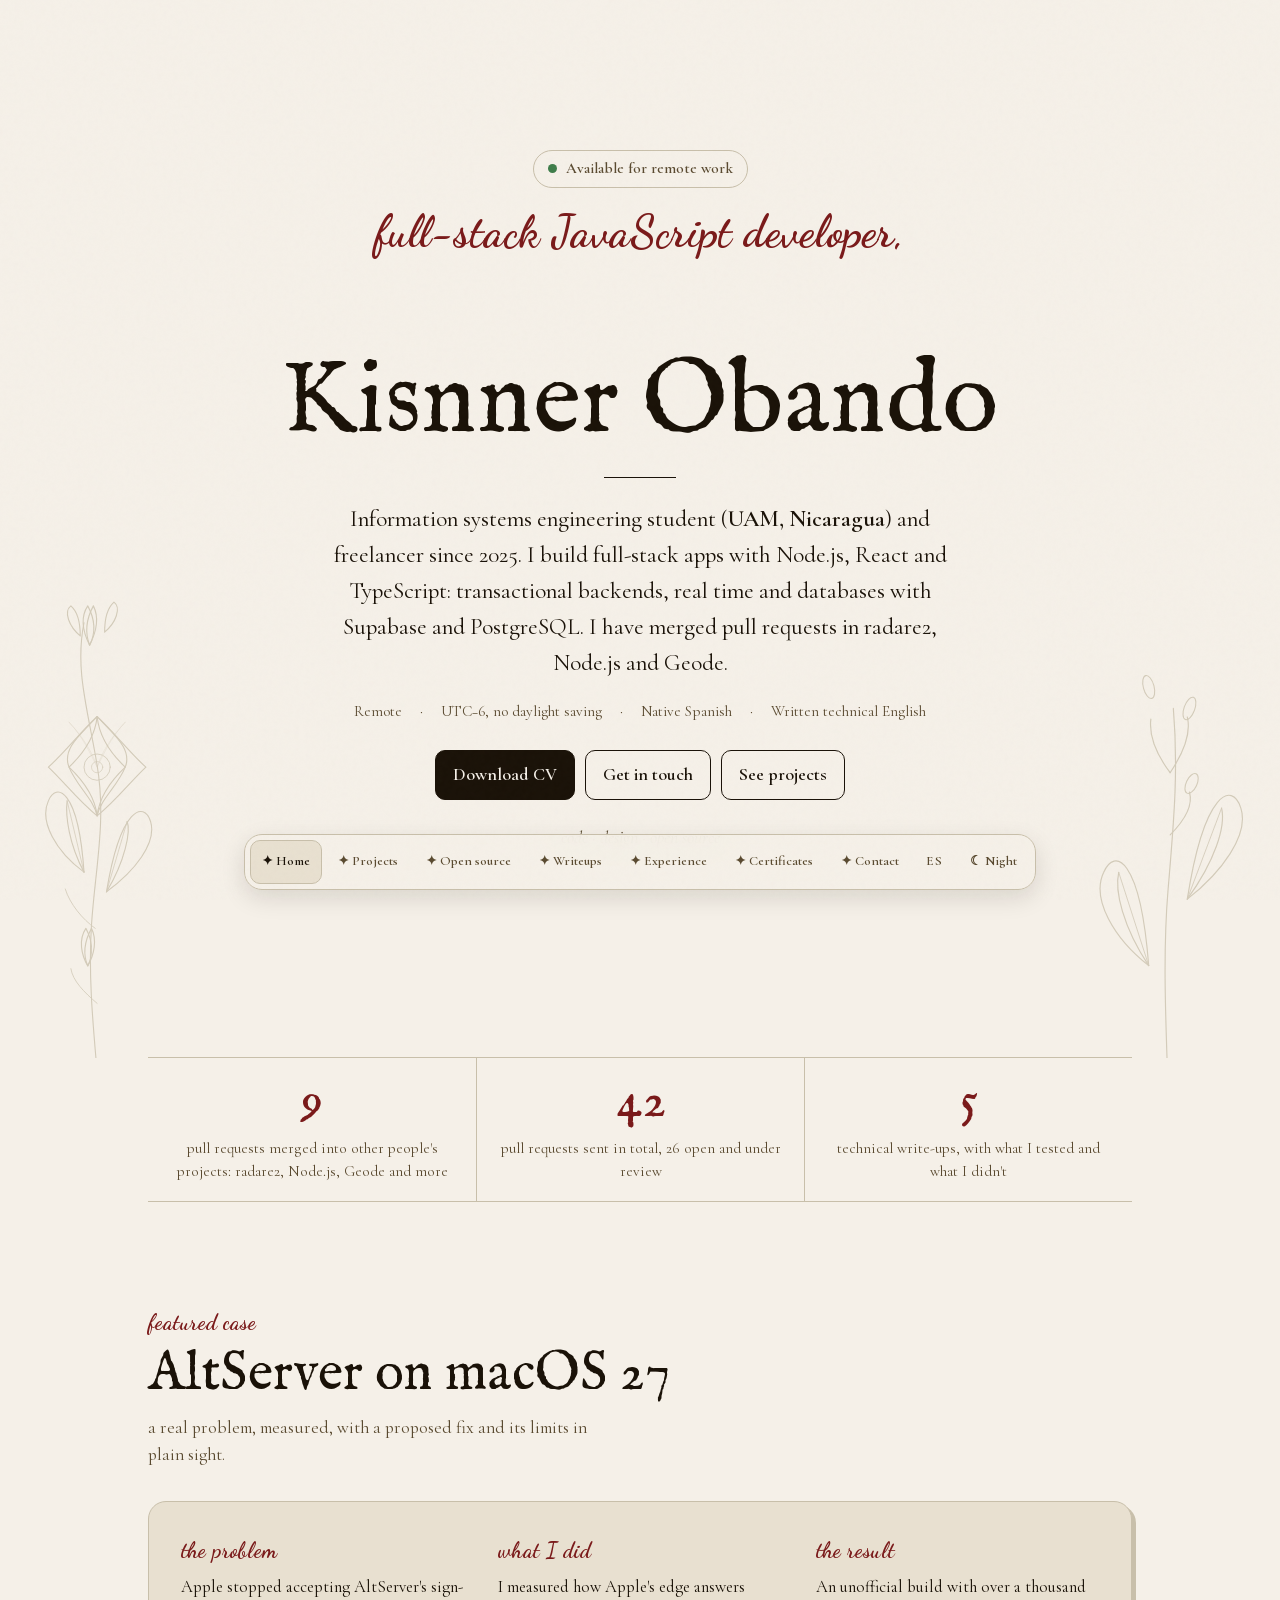
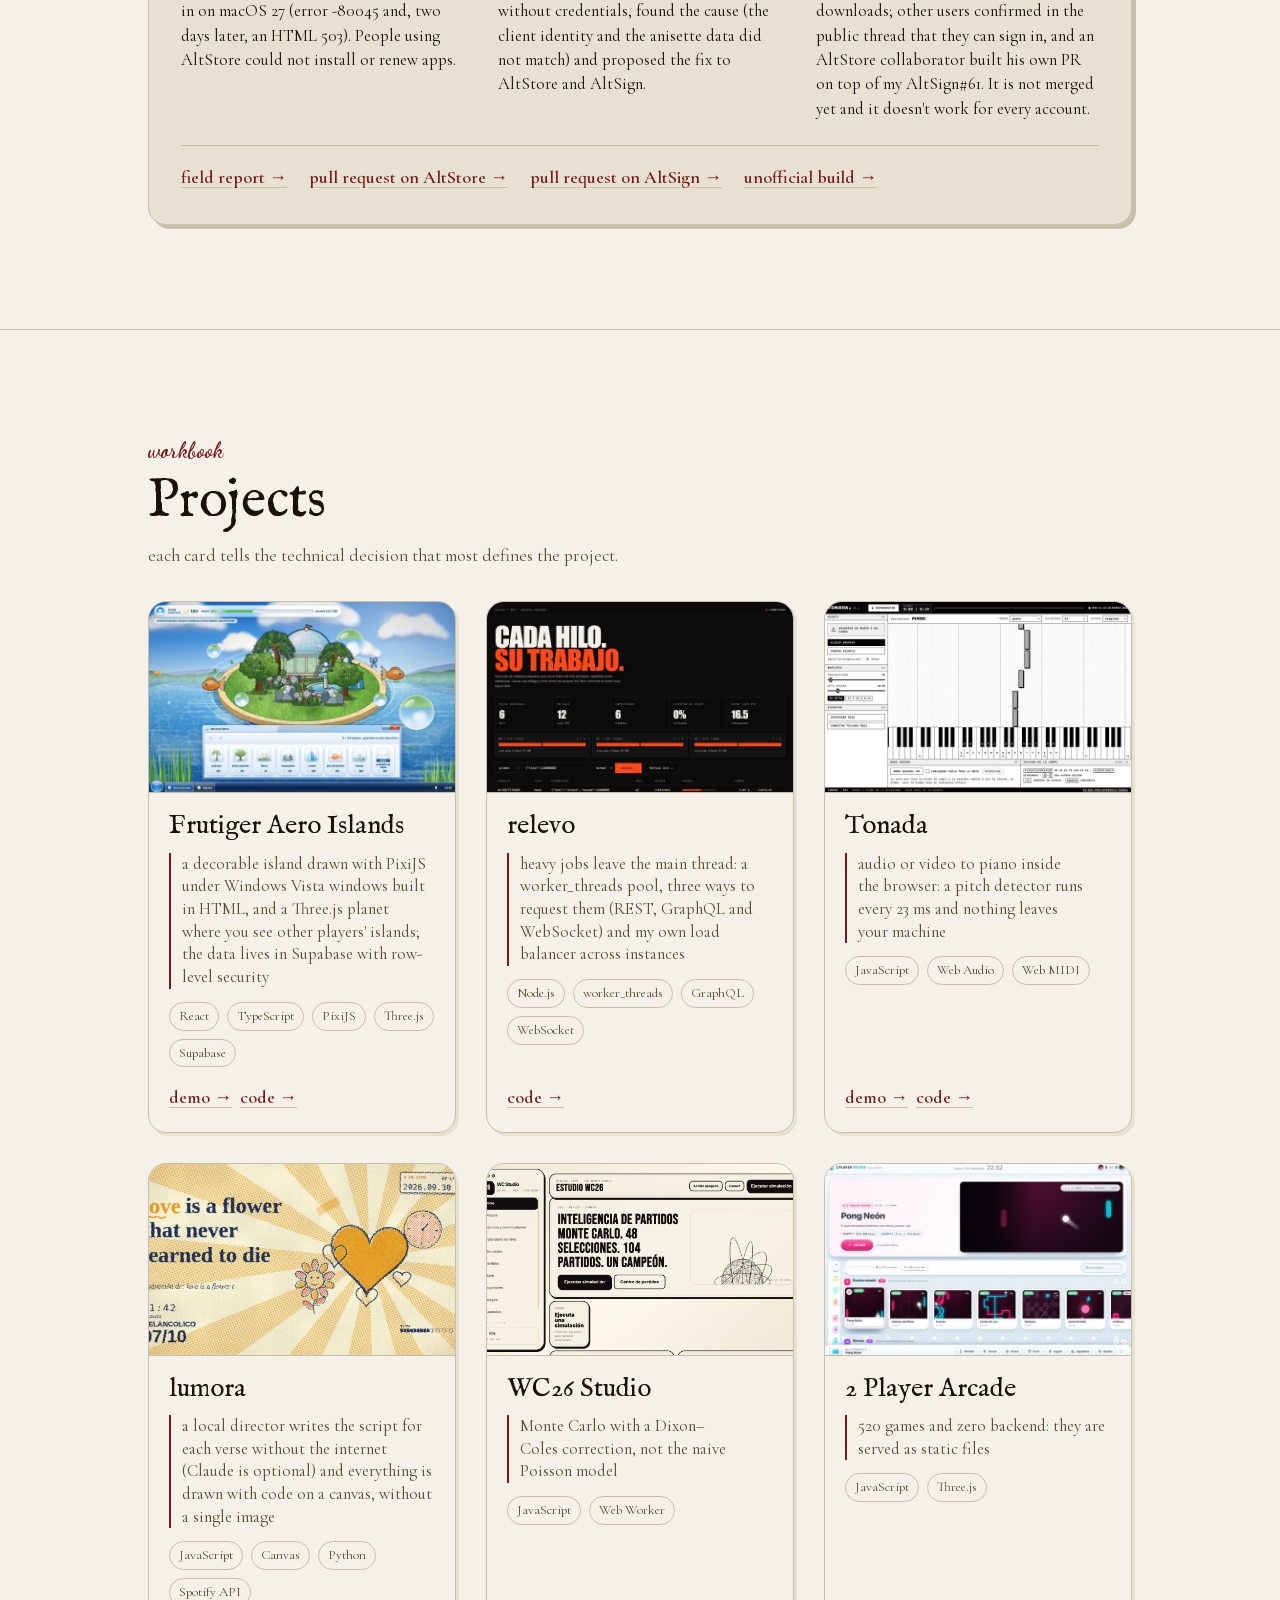
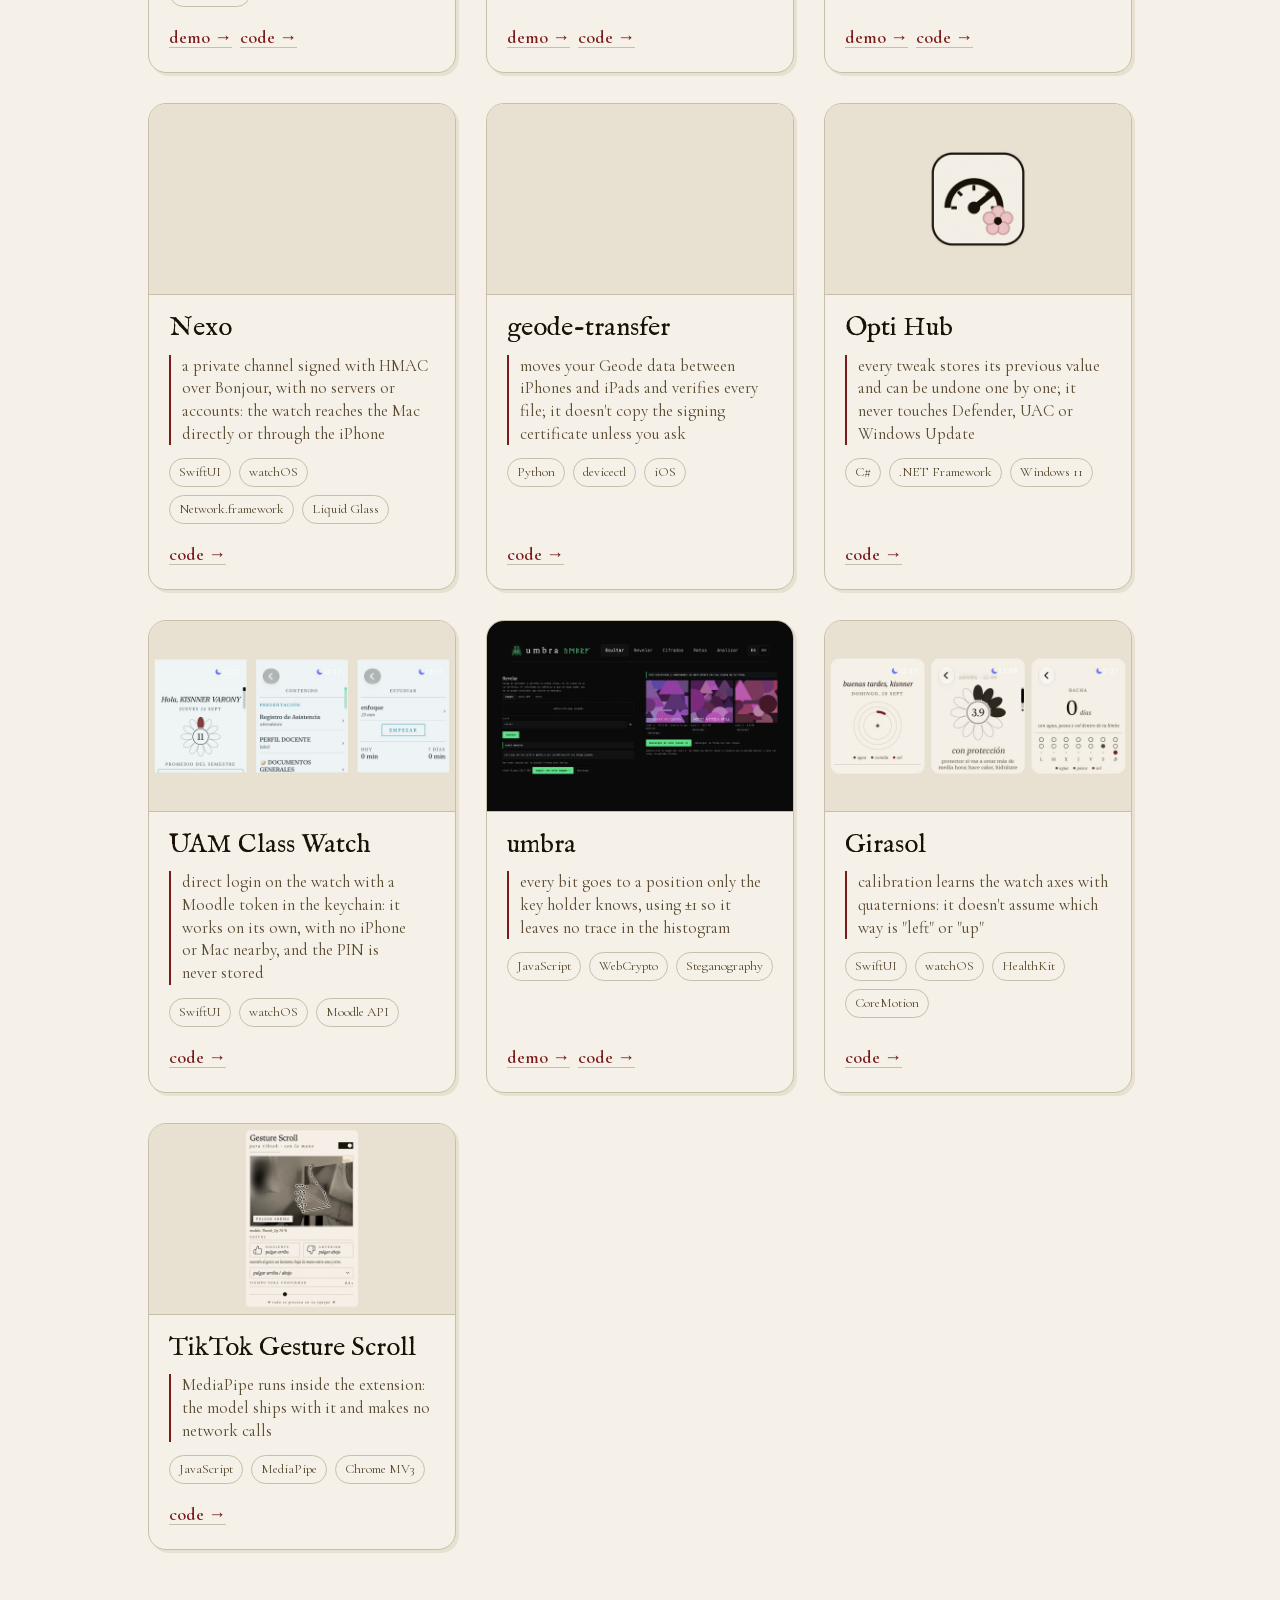
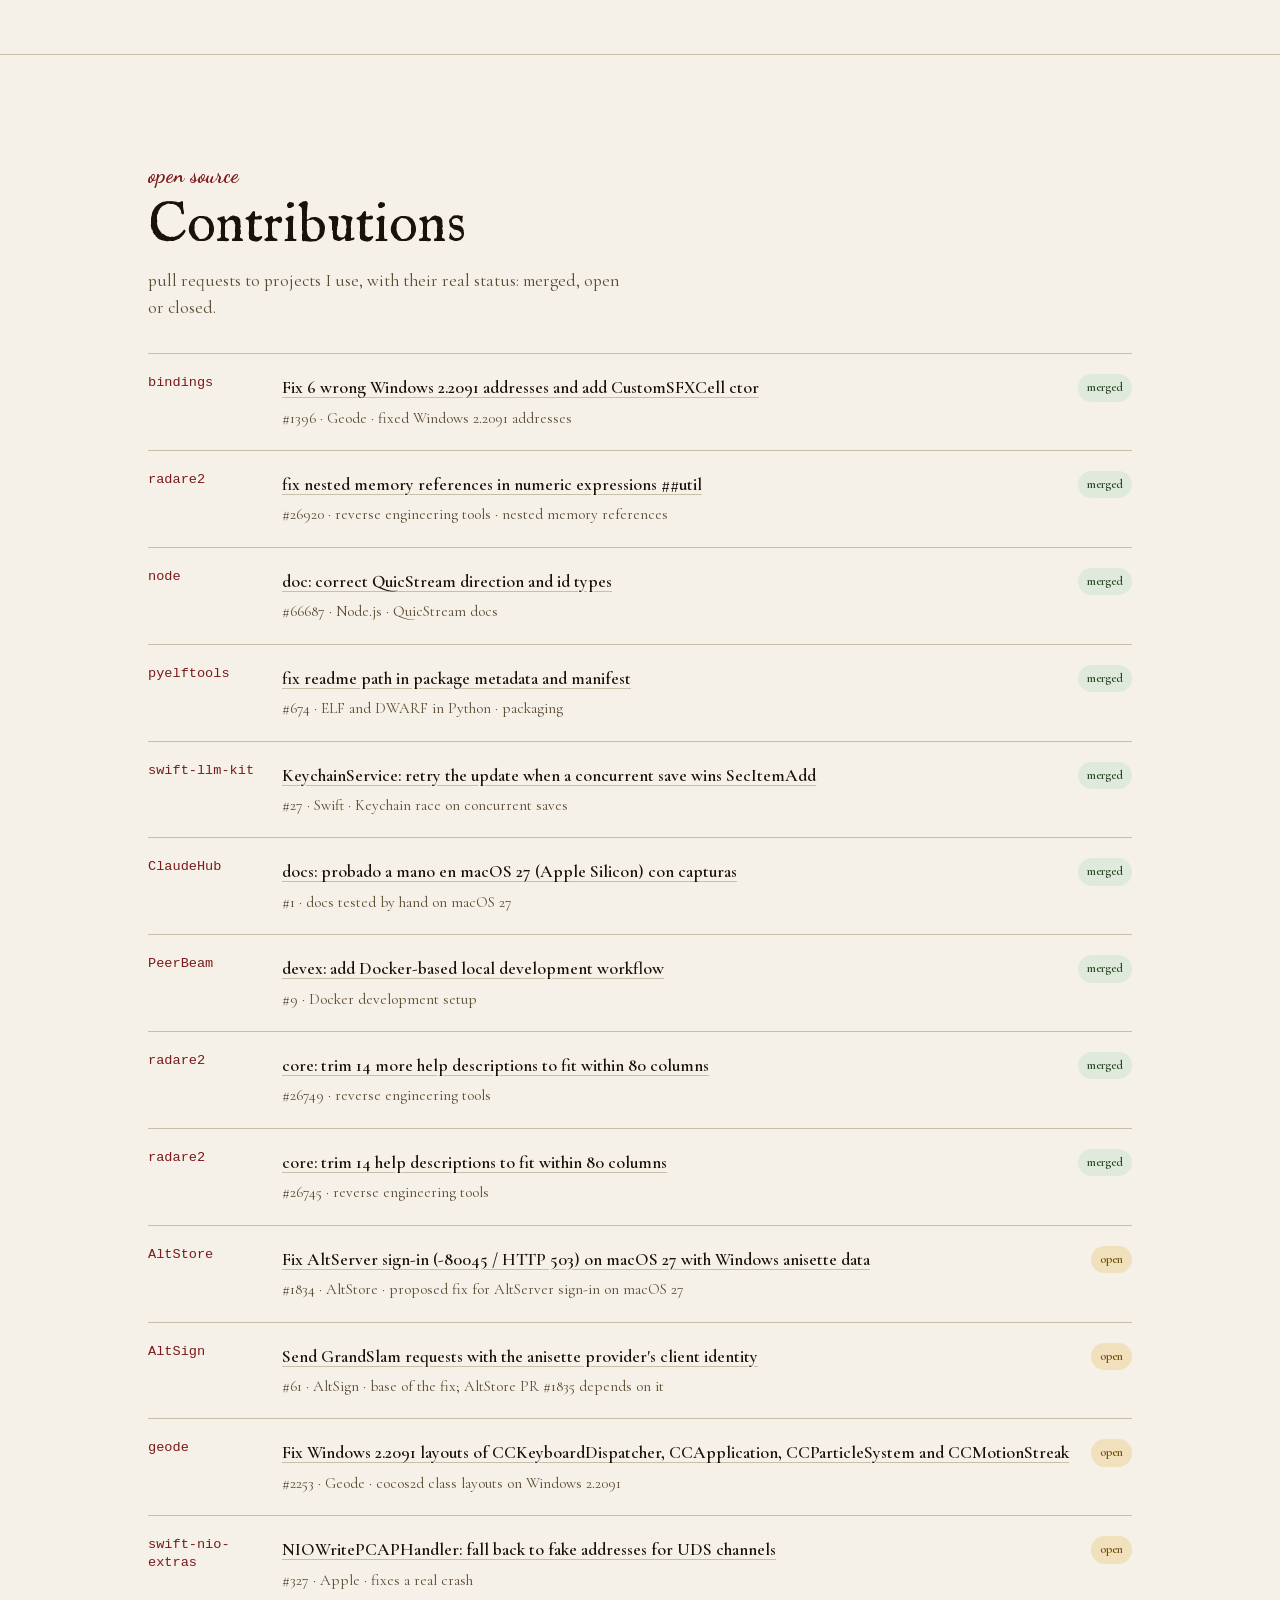
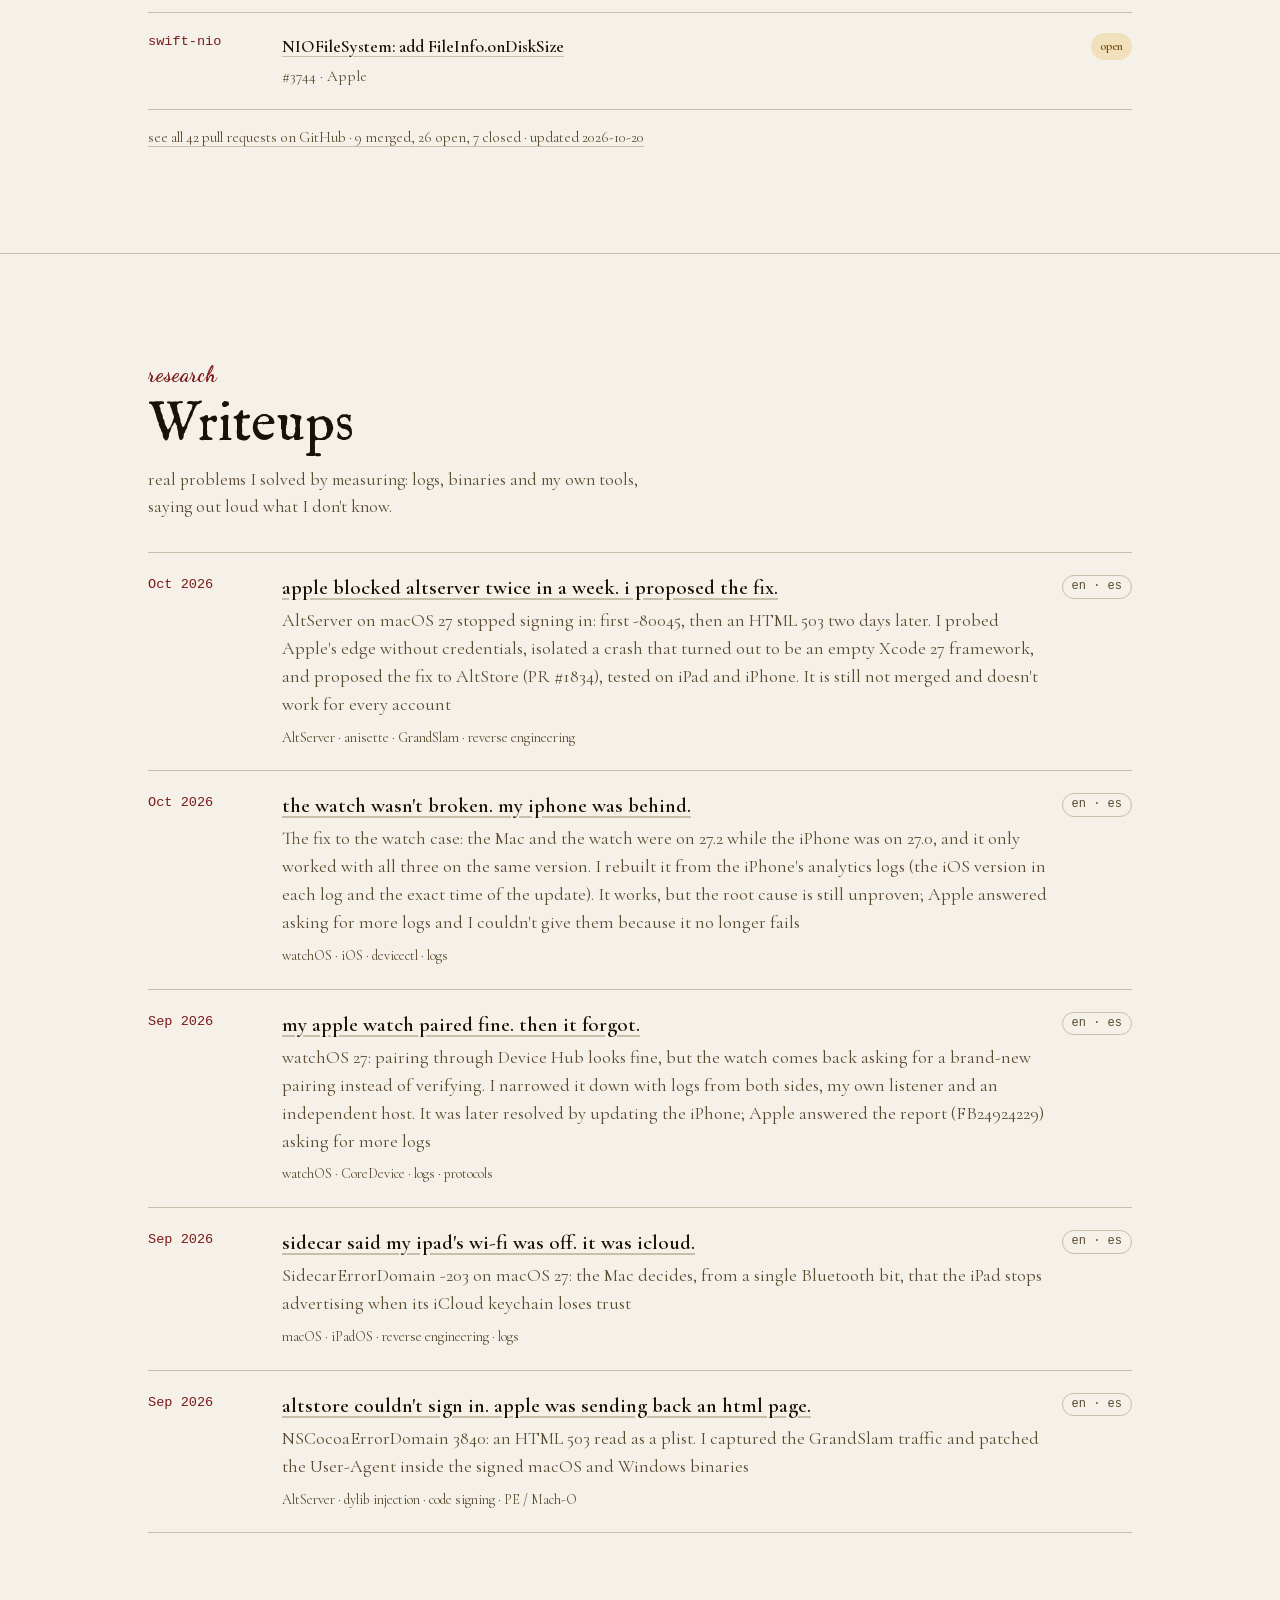
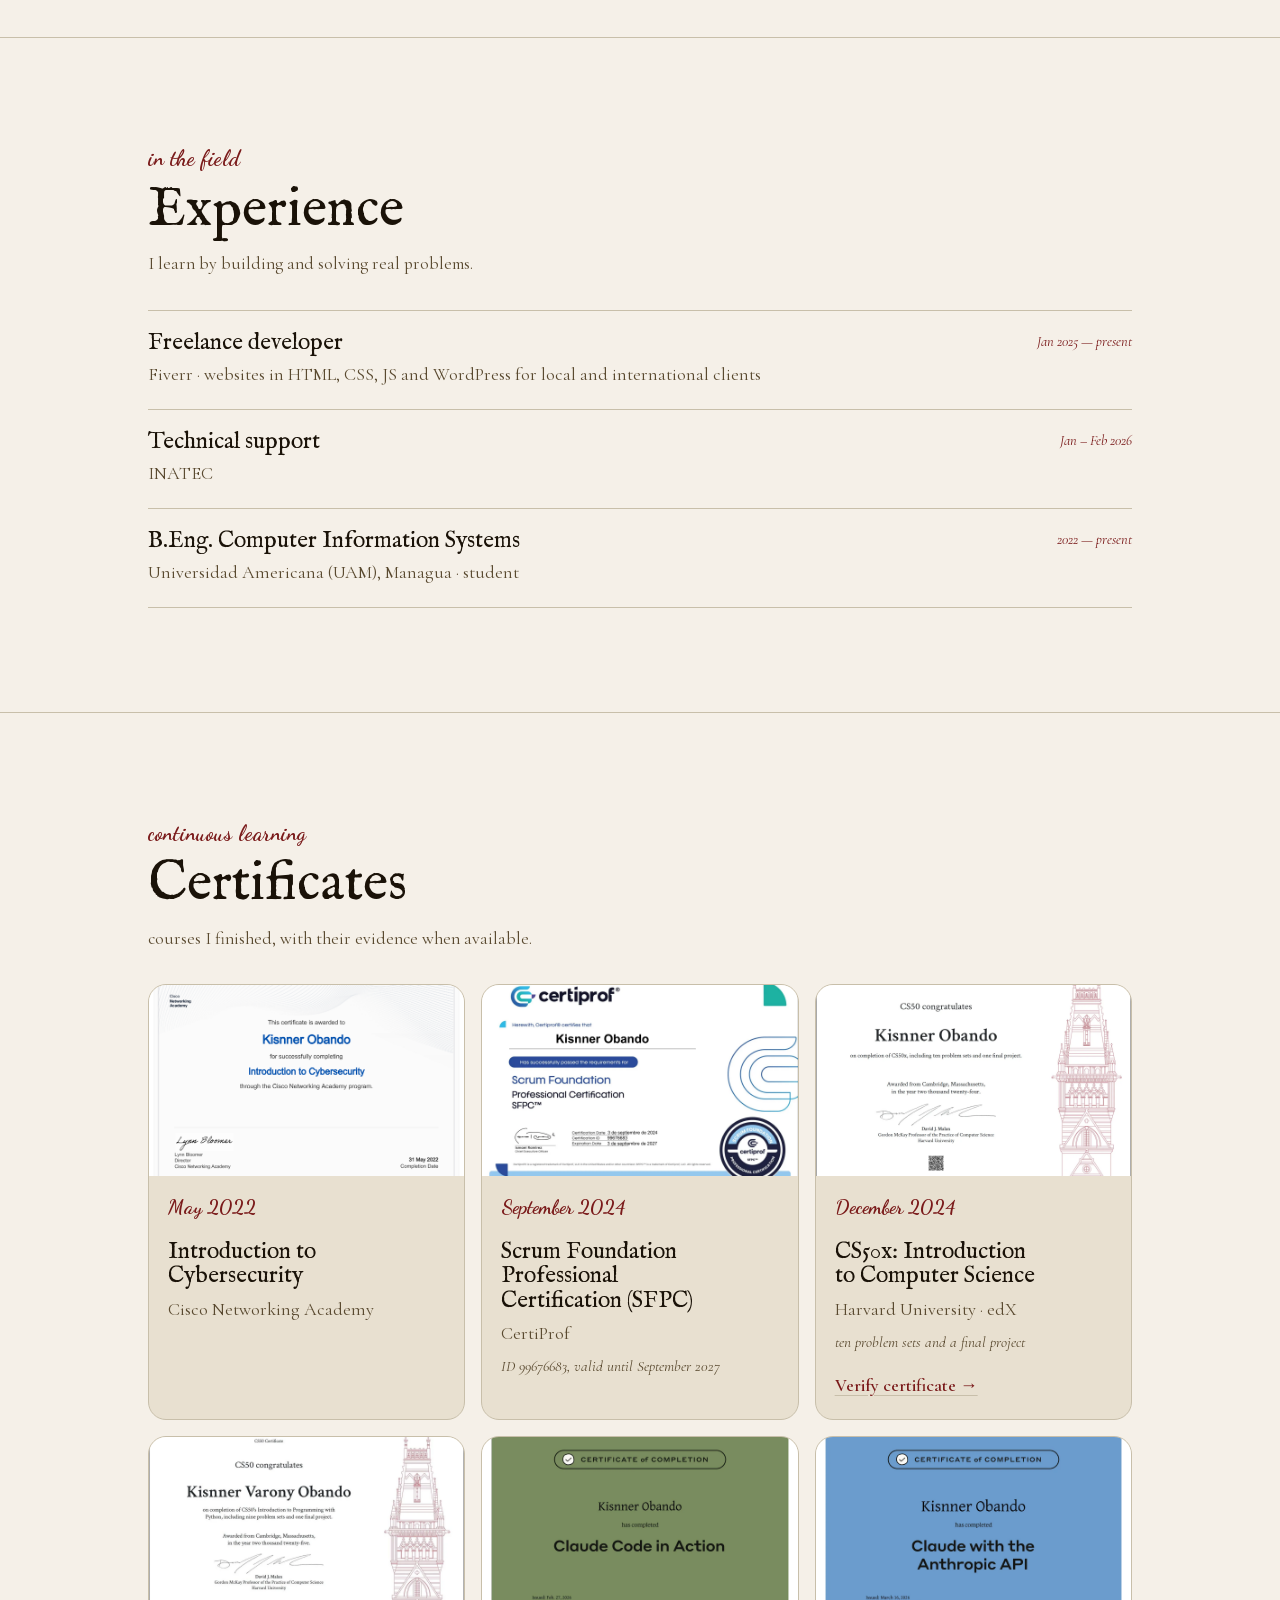
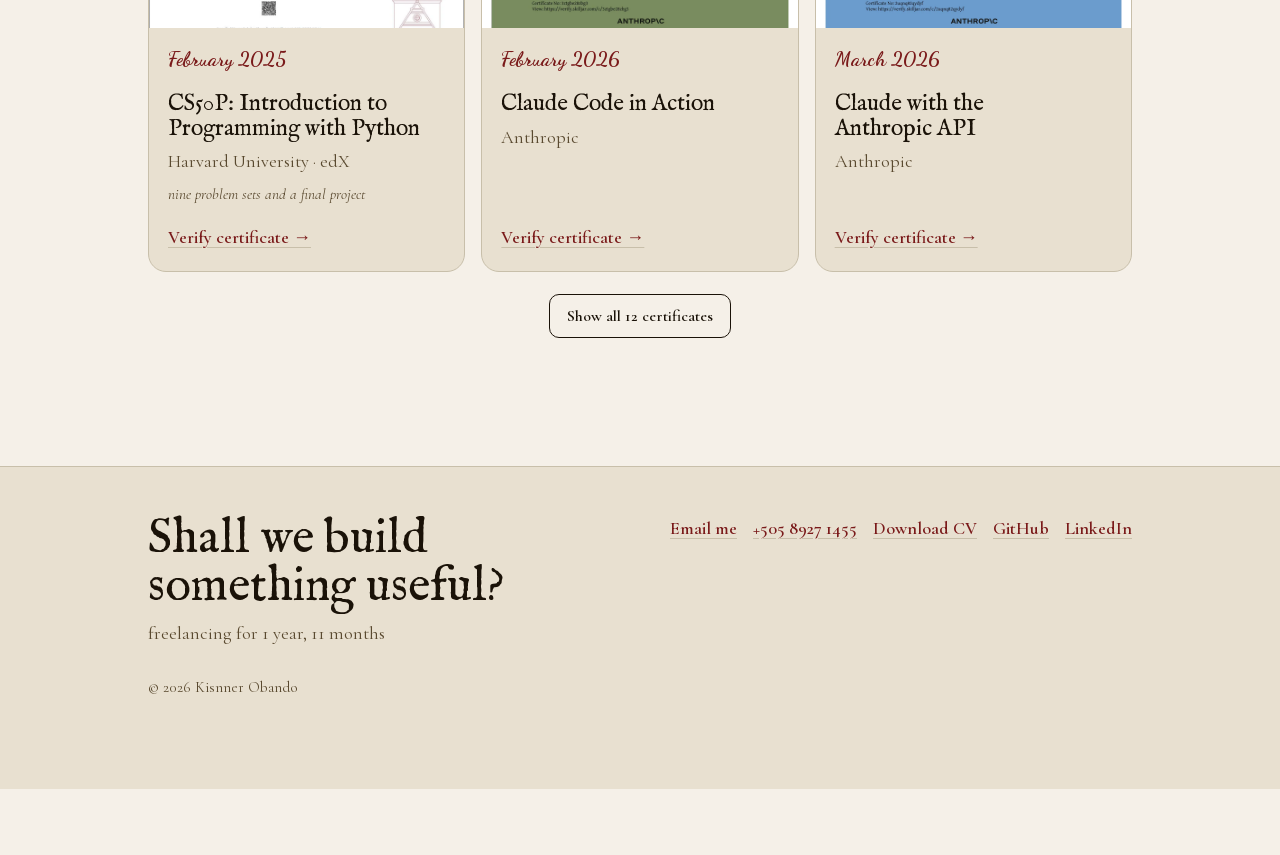
==== commit 404c3b0f: "seo: el titular y las meta describen a un desarrollador full-stack JavaScript" ====
--- a/index.html
+++ b/index.html
@@ -3,8 +3,8 @@
 <head>
 <meta charset="UTF-8">
 <meta name="viewport" content="width=device-width, initial-scale=1, viewport-fit=cover">
-<title>Kisnner Obando — Software developer</title>
-<meta name="description" content="Kisnner Obando, software developer from Managua, Nicaragua. Transactional backends, native Apple apps and reverse engineering, with merged pull requests in radare2, Node.js and Geode. Available for remote work. / Desarrollador de software de Managua, Nicaragua, disponible para trabajo remoto.">
+<title>Kisnner Obando — Full-stack JavaScript developer</title>
+<meta name="description" content="Kisnner Obando, full-stack JavaScript developer from Managua, Nicaragua. Node.js and React/TypeScript apps with transactional backends, plus native Apple apps and reverse engineering, with merged pull requests in radare2, Node.js and Geode. Available for remote work. / Desarrollador de software de Managua, Nicaragua, disponible para trabajo remoto.">
 <meta name="author" content="Kisnner Obando">
 <meta name="robots" content="index, follow, max-image-preview:large">
 <meta name="theme-color" content="#f5f0e8" media="(prefers-color-scheme: light)">
@@ -17,14 +17,14 @@
 <meta property="og:locale" content="en_US">
 <meta property="og:locale:alternate" content="es_NI">
 <meta property="og:url" content="https://kisnner26.github.io/">
-<meta property="og:title" content="Kisnner Obando — Software developer">
+<meta property="og:title" content="Kisnner Obando — Full-stack JavaScript developer">
 <meta property="og:description" content="Transactional backends, native Apple apps and reverse engineering. 9 merged pull requests in radare2, Node.js and Geode. Available for remote work.">
 <meta property="og:image" content="https://kisnner26.github.io/assets/img/social-card.jpg">
 <meta property="og:image:width" content="1200">
 <meta property="og:image:height" content="630">
-<meta property="og:image:alt" content="Kisnner Obando, software developer: transactional backends, native Apple apps and reverse engineering">
+<meta property="og:image:alt" content="Kisnner Obando, full-stack JavaScript developer: Node.js, React, TypeScript and transactional backends">
 <meta name="twitter:card" content="summary_large_image">
-<meta name="twitter:title" content="Kisnner Obando — Software developer">
+<meta name="twitter:title" content="Kisnner Obando — Full-stack JavaScript developer">
 <meta name="twitter:description" content="Transactional backends, native Apple apps and reverse engineering. 9 merged pull requests in radare2, Node.js and Geode.">
 <meta name="twitter:image" content="https://kisnner26.github.io/assets/img/social-card.jpg">
 
@@ -39,7 +39,7 @@
       "alternateName": ["kisnner26"],
       "url": "https://kisnner26.github.io/",
       "image": "https://kisnner26.github.io/assets/img/social-card.jpg",
-      "jobTitle": "Software developer",
+      "jobTitle": "Full-stack JavaScript developer",
       "description": "Information systems engineering student and software developer from Managua, Nicaragua. Transactional backends, native Apple apps, reverse engineering and open source contributions.",
       "nationality": { "@type": "Country", "name": "Nicaragua" },
       "homeLocation": { "@type": "Place", "name": "Managua, Nicaragua" },
@@ -123,8 +123,8 @@
 <noscript>
   <main class="wrap" style="padding:60px 20px;max-width:720px;margin:0 auto;font-family:Georgia,serif;line-height:1.5">
     <h1>Kisnner Obando</h1>
-    <p><strong>Software developer</strong> from Managua, Nicaragua. Transactional backends, native Apple apps and reverse engineering. Information systems engineering student (UAM) and freelancer since 2025. Available for remote work.</p>
-    <p><em>Desarrollador de software de Managua, Nicaragua. Backend transaccional, apps nativas para Apple e ingeniería inversa. Disponible para trabajo remoto.</em></p>
+    <p><strong>Full-stack JavaScript developer</strong> from Managua, Nicaragua. Node.js, React and TypeScript, transactional backends, native Apple apps and reverse engineering. Information systems engineering student (UAM) and freelancer since 2025. Available for remote work.</p>
+    <p><em>Desarrollador full-stack JavaScript de Managua, Nicaragua. Node.js, React y TypeScript, backend transaccional, apps nativas para Apple e ingeniería inversa. Disponible para trabajo remoto.</em></p>
     <ul>
       <li>9 merged pull requests in radare2, Node.js, Geode, pyelftools and others: <a href="https://github.com/kisnner26">github.com/kisnner26</a></li>
       <li>Proposed fix for AltServer sign-in on macOS 27 (open PR on AltStore): <a href="https://kisnner26.github.io/altserver-80045/">field report</a></li>
--- a/css/fonts.css
+++ b/css/fonts.css
@@ -0,0 +1,10 @@
+/* Fuentes alojadas aquí (subconjunto latino): sin pedir nada a Google al cargar la página. */
+@font-face { font-family: 'Cormorant Garamond'; font-style: italic; font-weight: 300; font-display: swap; src: url('../assets/fonts/cormorant-garamond-italic-300.woff2') format('woff2'); unicode-range: U+0000-00FF, U+0131, U+0152-0153, U+02BB-02BC, U+02C6, U+02DA, U+02DC, U+0304, U+0308, U+0329, U+2000-206F, U+20AC, U+2122, U+2191, U+2193, U+2212, U+2215, U+FEFF, U+FFFD; }
+@font-face { font-family: 'Cormorant Garamond'; font-style: italic; font-weight: 400; font-display: swap; src: url('../assets/fonts/cormorant-garamond-italic-300.woff2') format('woff2'); unicode-range: U+0000-00FF, U+0131, U+0152-0153, U+02BB-02BC, U+02C6, U+02DA, U+02DC, U+0304, U+0308, U+0329, U+2000-206F, U+20AC, U+2122, U+2191, U+2193, U+2212, U+2215, U+FEFF, U+FFFD; }
+@font-face { font-family: 'Cormorant Garamond'; font-style: normal; font-weight: 300; font-display: swap; src: url('../assets/fonts/cormorant-garamond-normal-300.woff2') format('woff2'); unicode-range: U+0000-00FF, U+0131, U+0152-0153, U+02BB-02BC, U+02C6, U+02DA, U+02DC, U+0304, U+0308, U+0329, U+2000-206F, U+20AC, U+2122, U+2191, U+2193, U+2212, U+2215, U+FEFF, U+FFFD; }
+@font-face { font-family: 'Cormorant Garamond'; font-style: normal; font-weight: 400; font-display: swap; src: url('../assets/fonts/cormorant-garamond-normal-300.woff2') format('woff2'); unicode-range: U+0000-00FF, U+0131, U+0152-0153, U+02BB-02BC, U+02C6, U+02DA, U+02DC, U+0304, U+0308, U+0329, U+2000-206F, U+20AC, U+2122, U+2191, U+2193, U+2212, U+2215, U+FEFF, U+FFFD; }
+@font-face { font-family: 'Cormorant Garamond'; font-style: normal; font-weight: 500; font-display: swap; src: url('../assets/fonts/cormorant-garamond-normal-300.woff2') format('woff2'); unicode-range: U+0000-00FF, U+0131, U+0152-0153, U+02BB-02BC, U+02C6, U+02DA, U+02DC, U+0304, U+0308, U+0329, U+2000-206F, U+20AC, U+2122, U+2191, U+2193, U+2212, U+2215, U+FEFF, U+FFFD; }
+@font-face { font-family: 'Cormorant Garamond'; font-style: normal; font-weight: 600; font-display: swap; src: url('../assets/fonts/cormorant-garamond-normal-300.woff2') format('woff2'); unicode-range: U+0000-00FF, U+0131, U+0152-0153, U+02BB-02BC, U+02C6, U+02DA, U+02DC, U+0304, U+0308, U+0329, U+2000-206F, U+20AC, U+2122, U+2191, U+2193, U+2212, U+2215, U+FEFF, U+FFFD; }
+@font-face { font-family: 'Dancing Script'; font-style: normal; font-weight: 700; font-display: swap; src: url('../assets/fonts/dancing-script-normal-700.woff2') format('woff2'); unicode-range: U+0000-00FF, U+0131, U+0152-0153, U+02BB-02BC, U+02C6, U+02DA, U+02DC, U+0304, U+0308, U+0329, U+2000-206F, U+20AC, U+2122, U+2191, U+2193, U+2212, U+2215, U+FEFF, U+FFFD; }
+@font-face { font-family: 'IM Fell English'; font-style: italic; font-weight: 400; font-display: swap; src: url('../assets/fonts/im-fell-english-italic-400.woff2') format('woff2'); unicode-range: U+0000-00FF, U+0131, U+0152-0153, U+02BB-02BC, U+02C6, U+02DA, U+02DC, U+0304, U+0308, U+0329, U+2000-206F, U+20AC, U+2122, U+2191, U+2193, U+2212, U+2215, U+FEFF, U+FFFD; }
+@font-face { font-family: 'IM Fell English'; font-style: normal; font-weight: 400; font-display: swap; src: url('../assets/fonts/im-fell-english-normal-400.woff2') format('woff2'); unicode-range: U+0000-00FF, U+0131, U+0152-0153, U+02BB-02BC, U+02C6, U+02DA, U+02DC, U+0304, U+0308, U+0329, U+2000-206F, U+20AC, U+2122, U+2191, U+2193, U+2212, U+2215, U+FEFF, U+FFFD; }
--- a/css/components/hero.css
+++ b/css/components/hero.css
@@ -38,3 +38,7 @@
   .btn-row { margin-top: 22px; }
   .btn-row .btn { flex: 1 1 140px; max-width: 200px; }
 }
+
+.hero-facts { display: flex; flex-wrap: wrap; justify-content: center; gap: 6px 18px; margin: 18px 0 24px; padding: 0; list-style: none; color: var(--mid); font-size: .95rem; }
+.hero-facts li + li::before { content: '·'; margin-right: 18px; color: var(--mid); }
+@media (max-width: 520px) { .hero-facts { gap: 4px 12px; } .hero-facts li + li::before { margin-right: 12px; } }
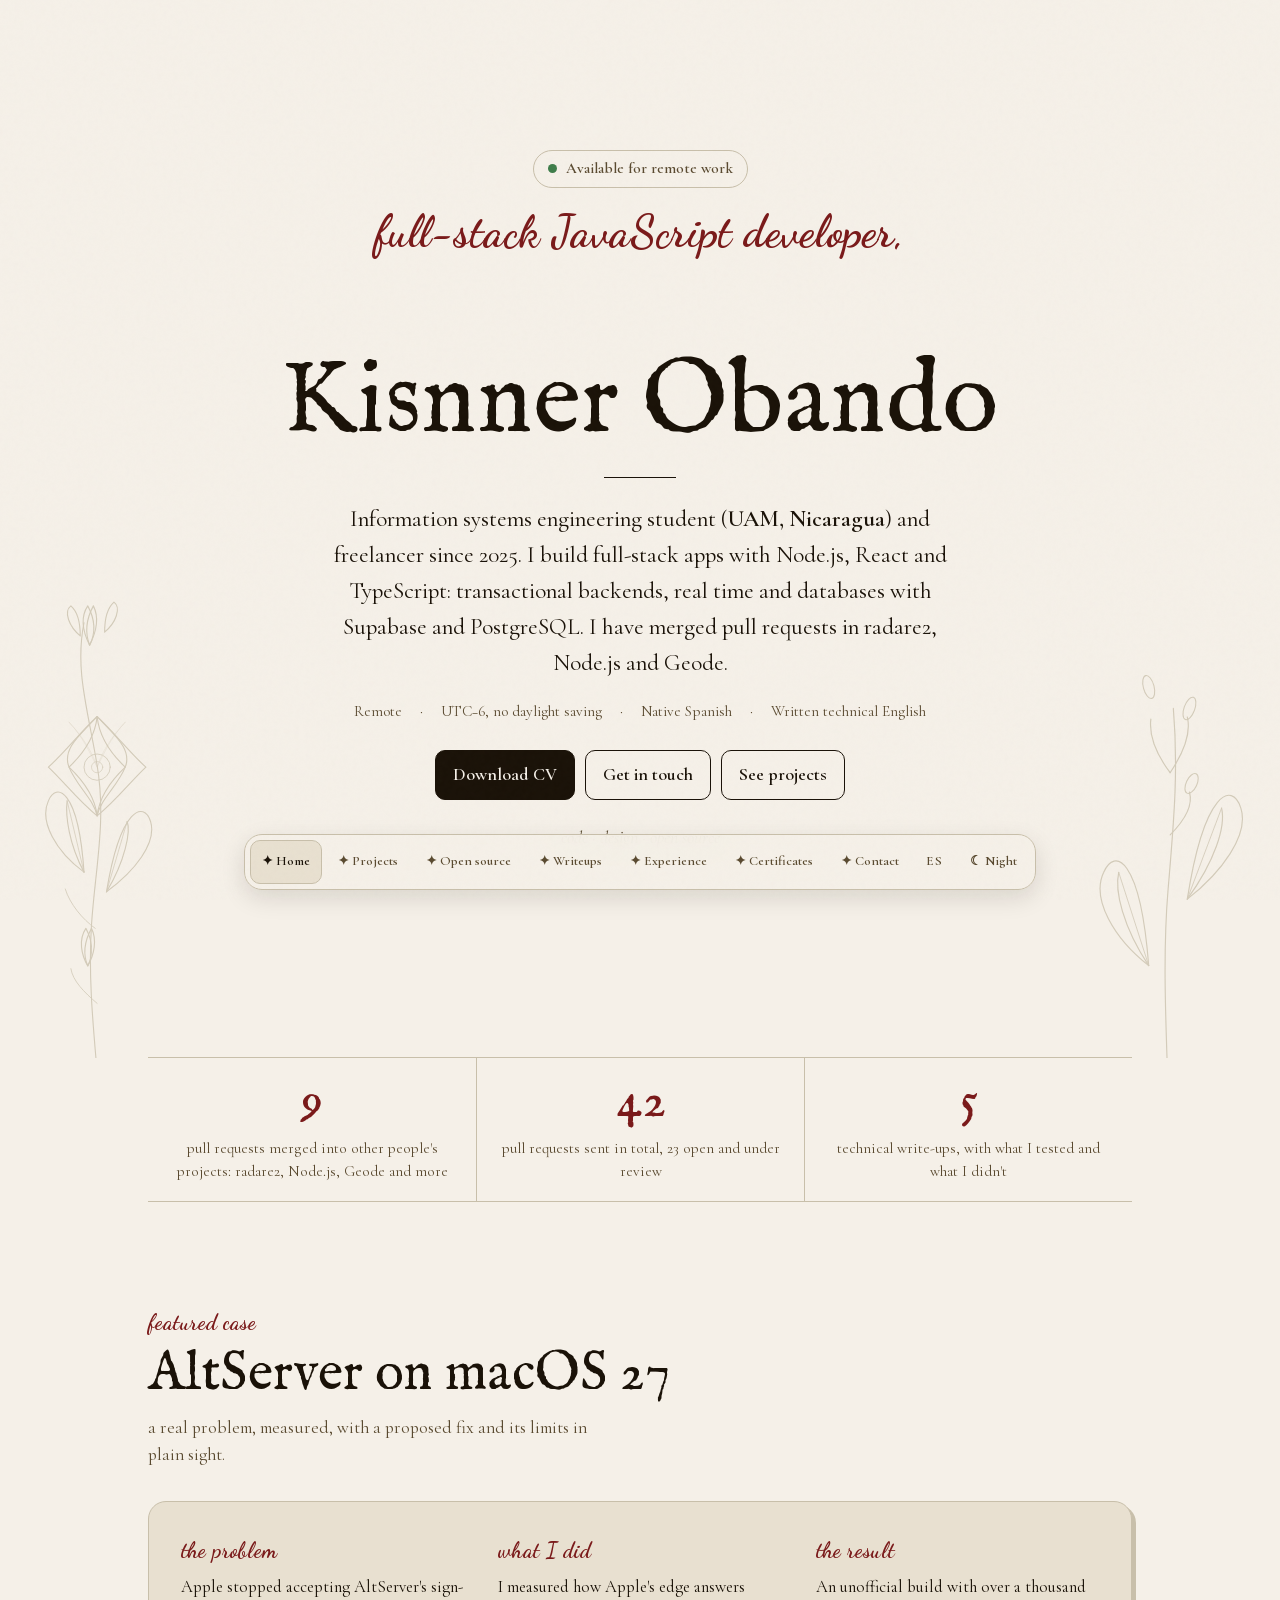
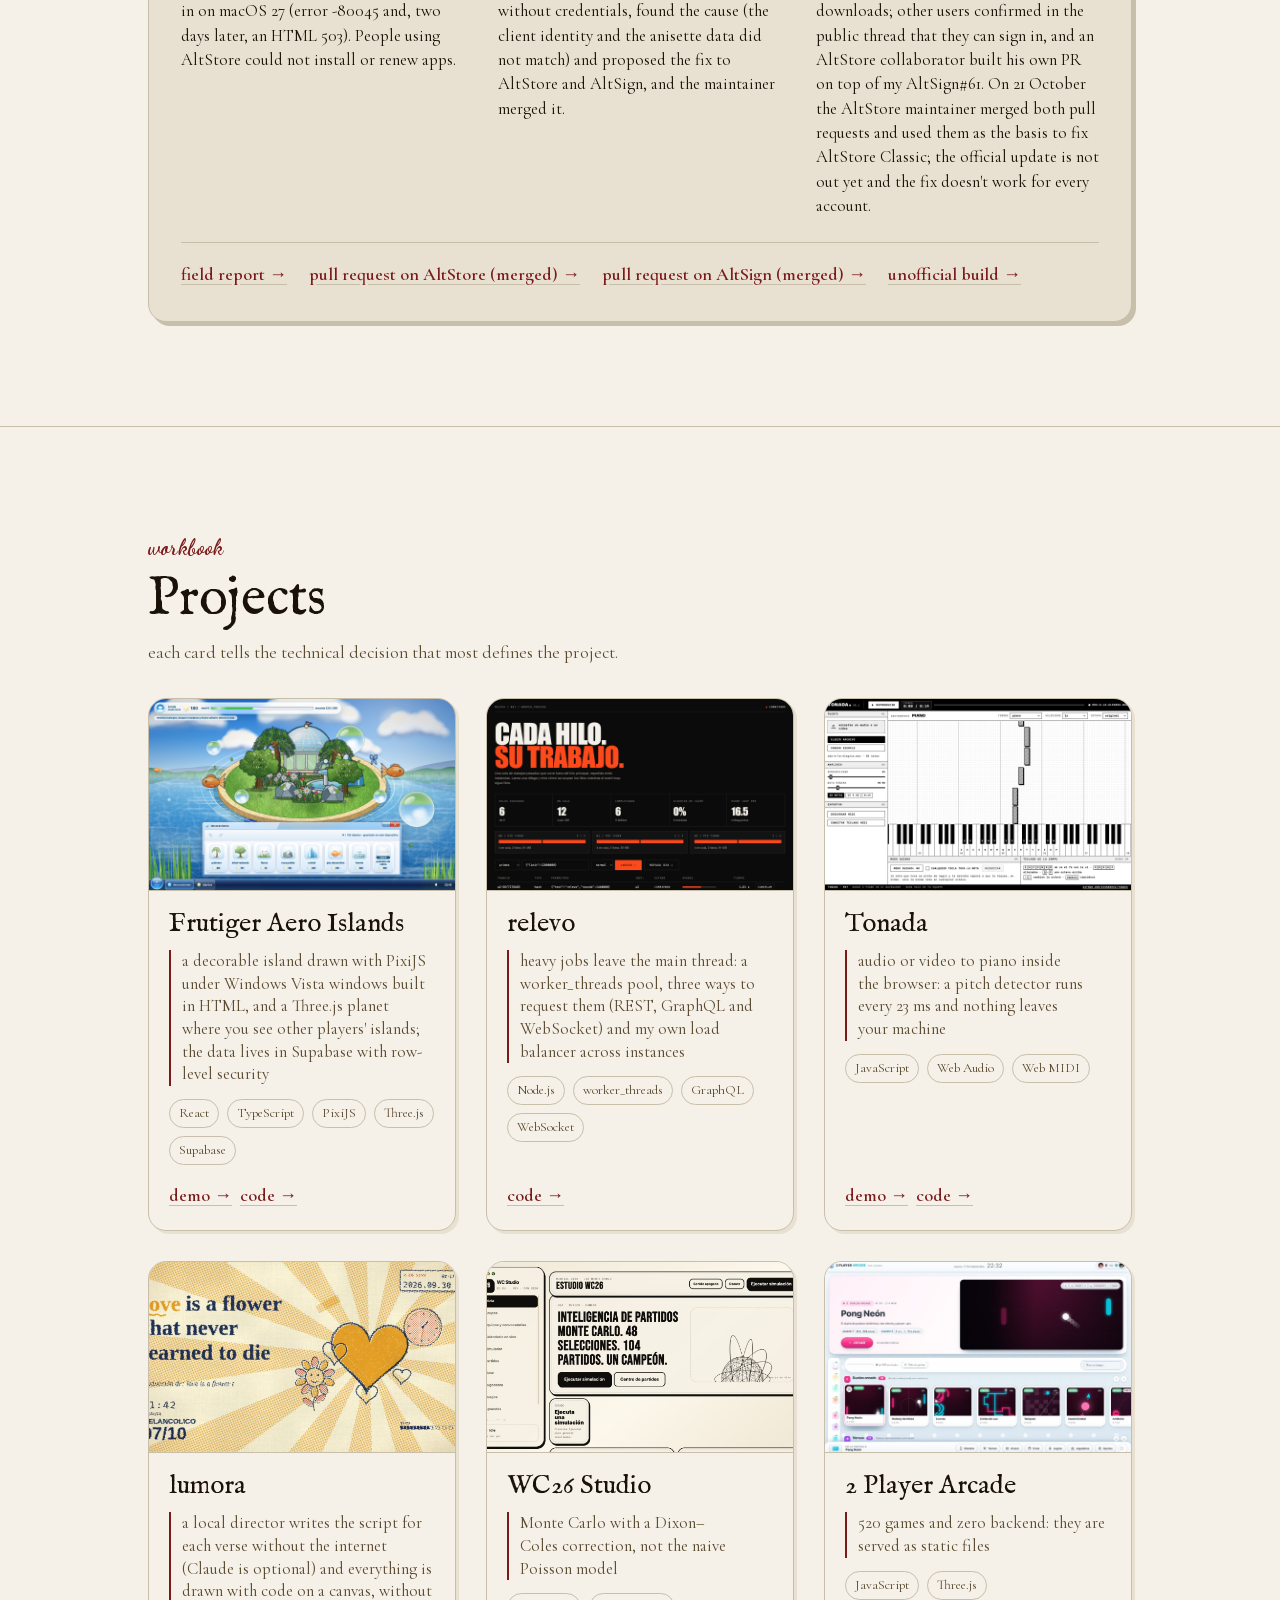
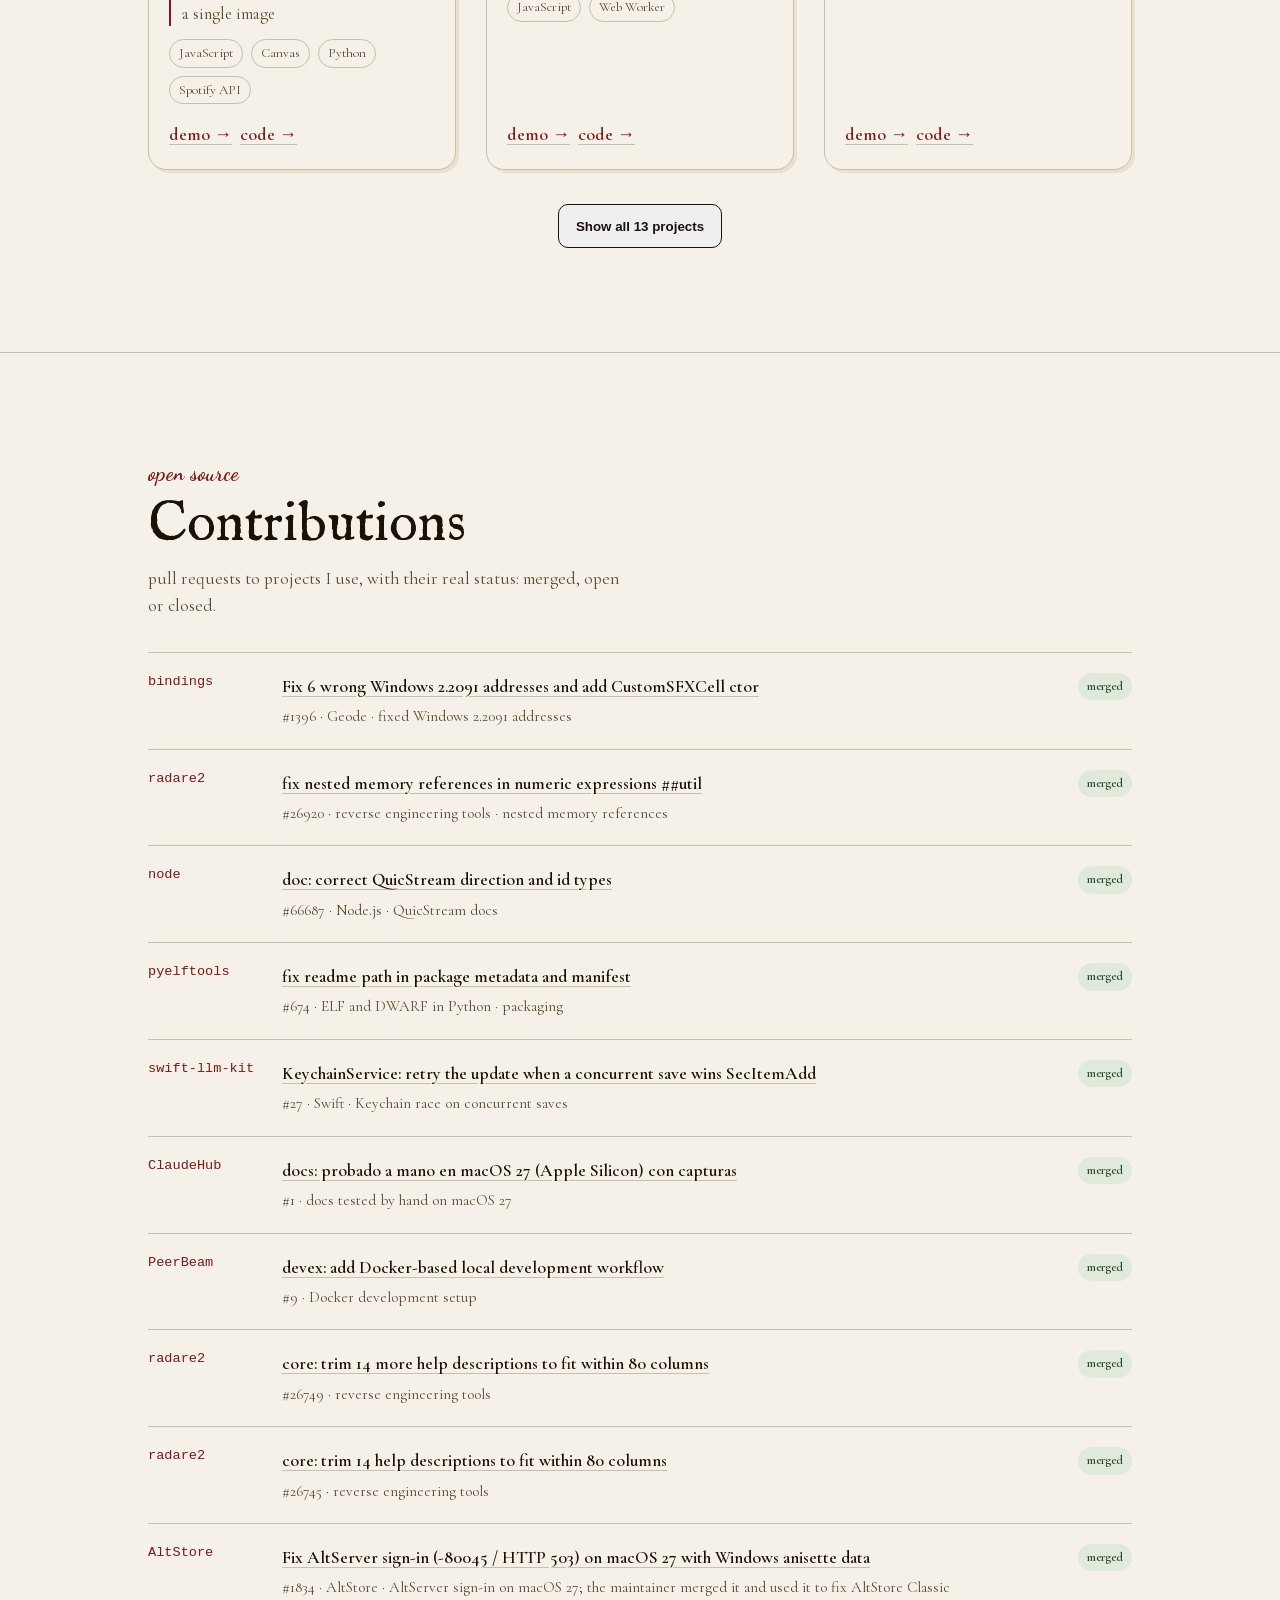
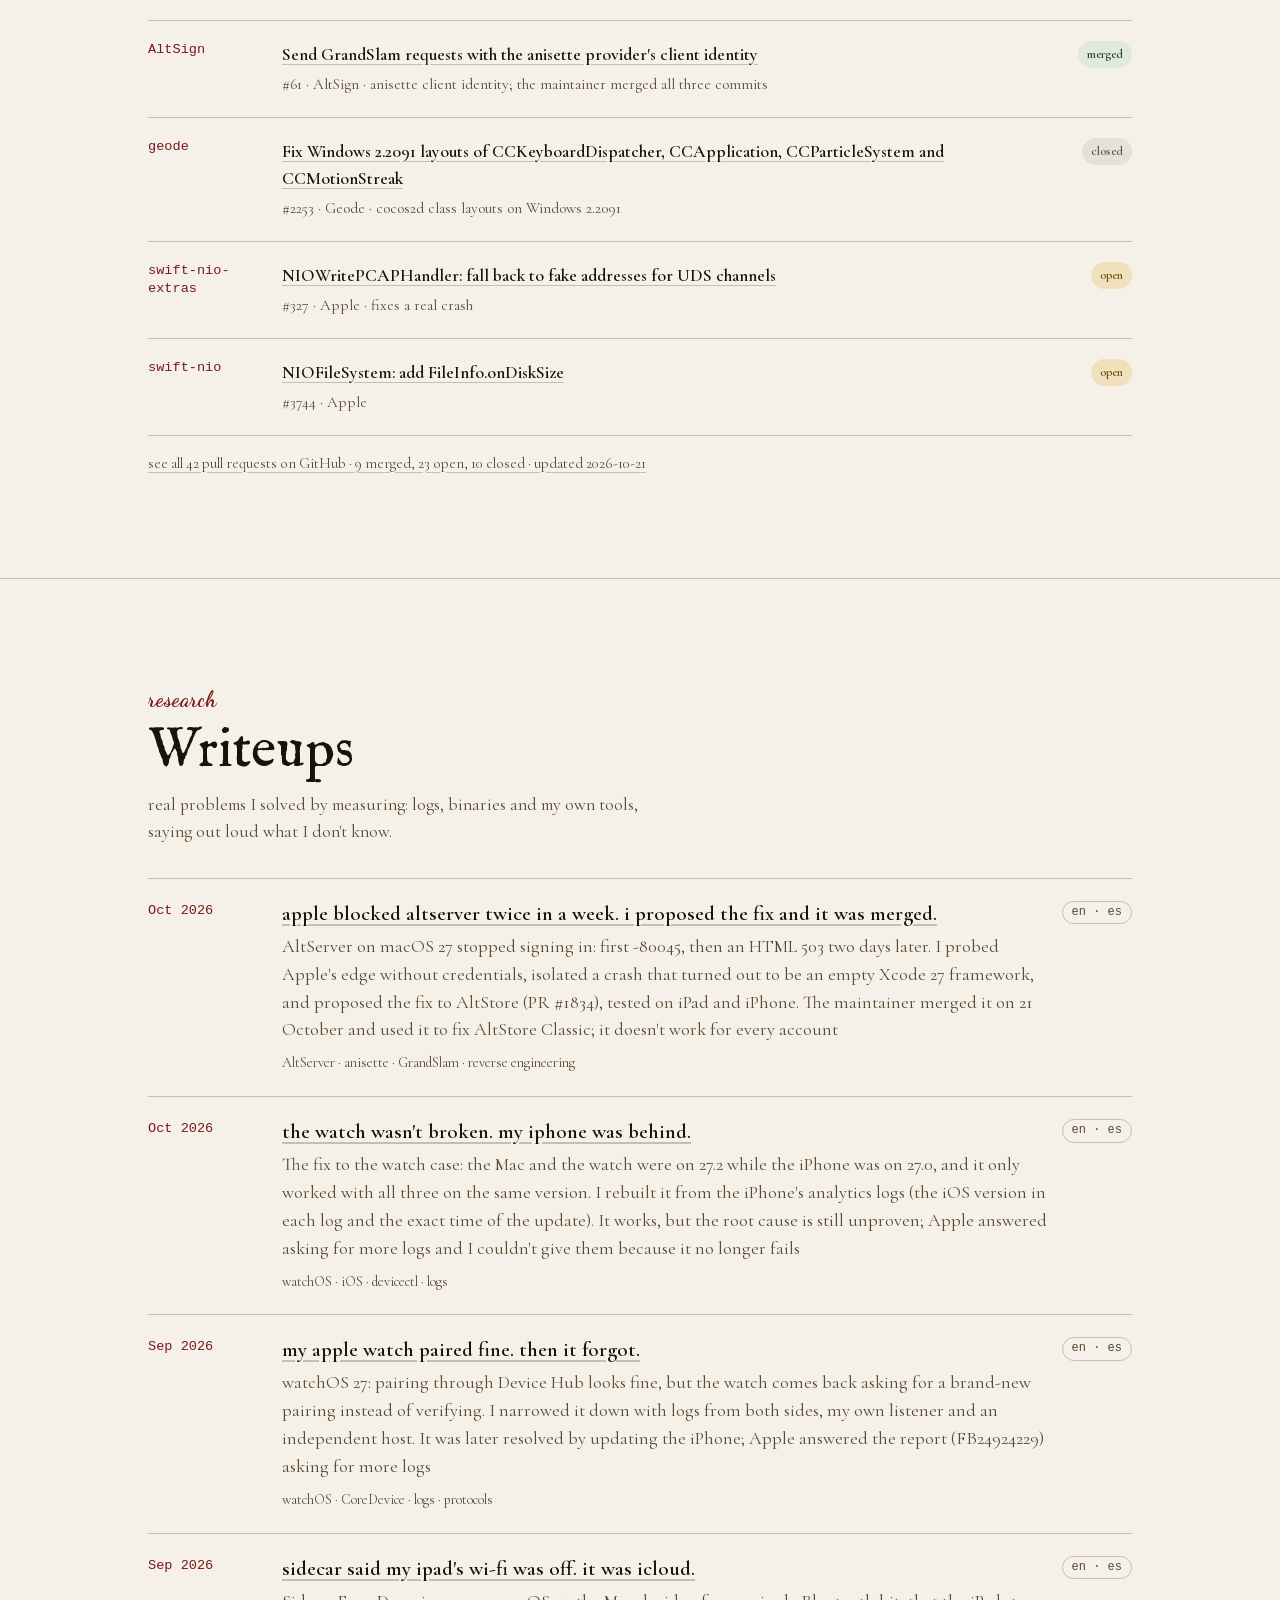
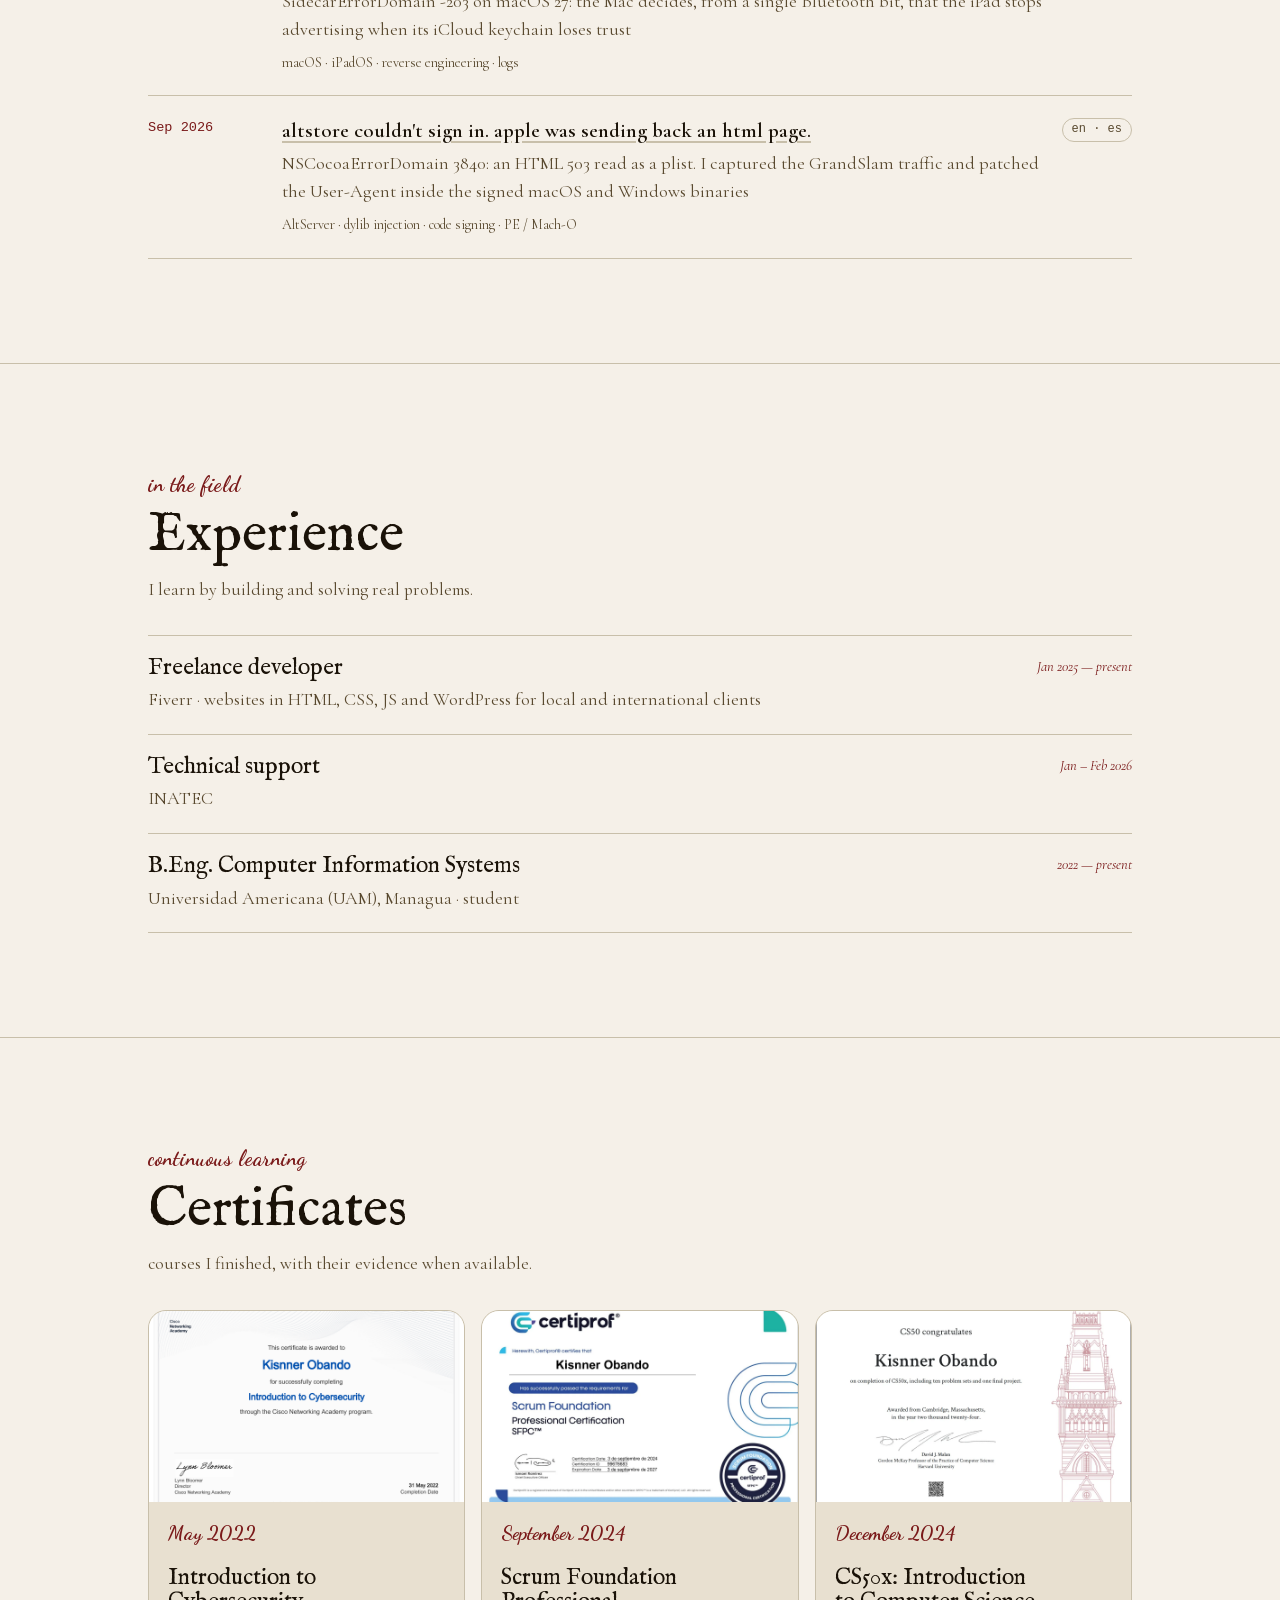
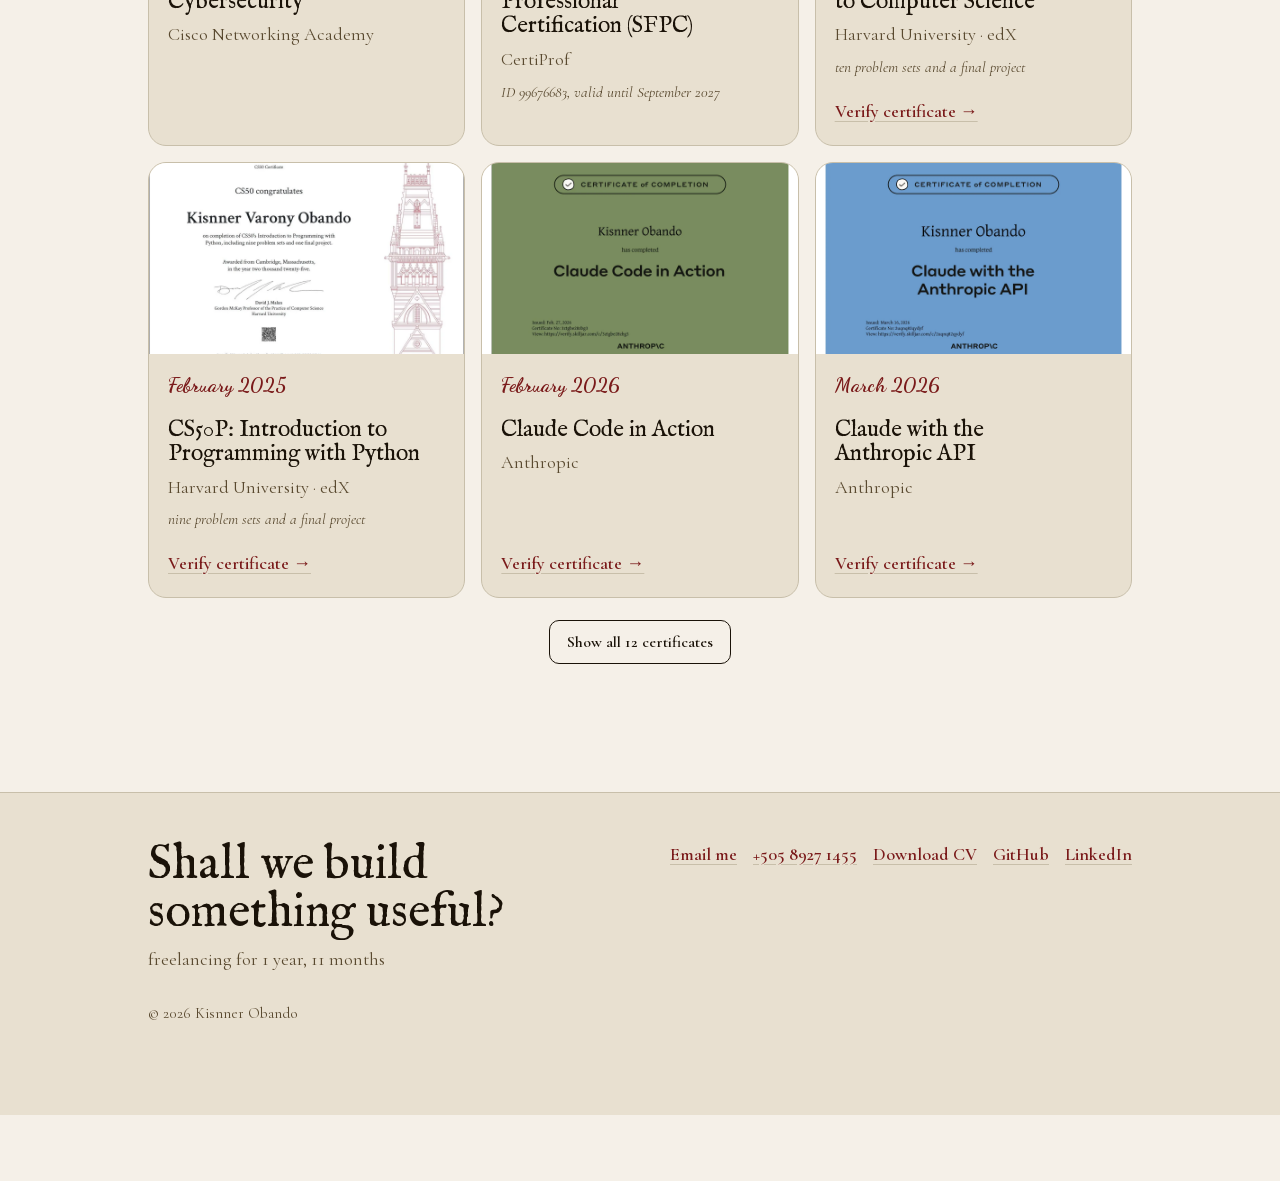
==== commit 0a378440: "docs: el mantenedor integro el arreglo de altserver; actualiza textos y informe" ====
--- a/index.html
+++ b/index.html
@@ -127,7 +127,7 @@
     <p><em>Desarrollador full-stack JavaScript de Managua, Nicaragua. Node.js, React y TypeScript, backend transaccional, apps nativas para Apple e ingeniería inversa. Disponible para trabajo remoto.</em></p>
     <ul>
       <li>9 merged pull requests in radare2, Node.js, Geode, pyelftools and others: <a href="https://github.com/kisnner26">github.com/kisnner26</a></li>
-      <li>Proposed fix for AltServer sign-in on macOS 27 (open PR on AltStore): <a href="https://kisnner26.github.io/altserver-80045/">field report</a></li>
+      <li>Proposed fix for AltServer sign-in on macOS 27 (merged into AltStore and AltSign by the maintainer): <a href="https://kisnner26.github.io/altserver-80045/">field report</a></li>
       <li>Technical write-ups: <a href="writeups/altstore-80045/">AltServer</a>, <a href="writeups/sidecar/">Sidecar</a>, <a href="writeups/watch-pairing-fix/">Apple Watch pairing</a></li>
       <li>Projects: Frutiger Aero Islands, lumora, Nexo, relevo, Tonada, geode-transfer and more on GitHub</li>
     </ul>
--- a/css/components/hero.css
+++ b/css/components/hero.css
@@ -41,4 +41,4 @@
 
 .hero-facts { display: flex; flex-wrap: wrap; justify-content: center; gap: 6px 18px; margin: 18px 0 24px; padding: 0; list-style: none; color: var(--mid); font-size: .95rem; }
 .hero-facts li + li::before { content: '·'; margin-right: 18px; color: var(--mid); }
-@media (max-width: 520px) { .hero-facts { gap: 4px 12px; } .hero-facts li + li::before { margin-right: 12px; } }
+@media (max-width: 520px) { .hero-facts { gap: 4px 16px; } .hero-facts li + li::before { display: none; } }
--- a/css/components/project-card.css
+++ b/css/components/project-card.css
@@ -20,3 +20,6 @@
   .card-media { aspect-ratio: 16 / 9; }
   .card-links a { display: inline-flex; align-items: center; min-height: 36px; }
 }
+
+.grid:not(.expanded) .card--extra { display: none; }
+.projects-toggle { margin-top: 8px; }
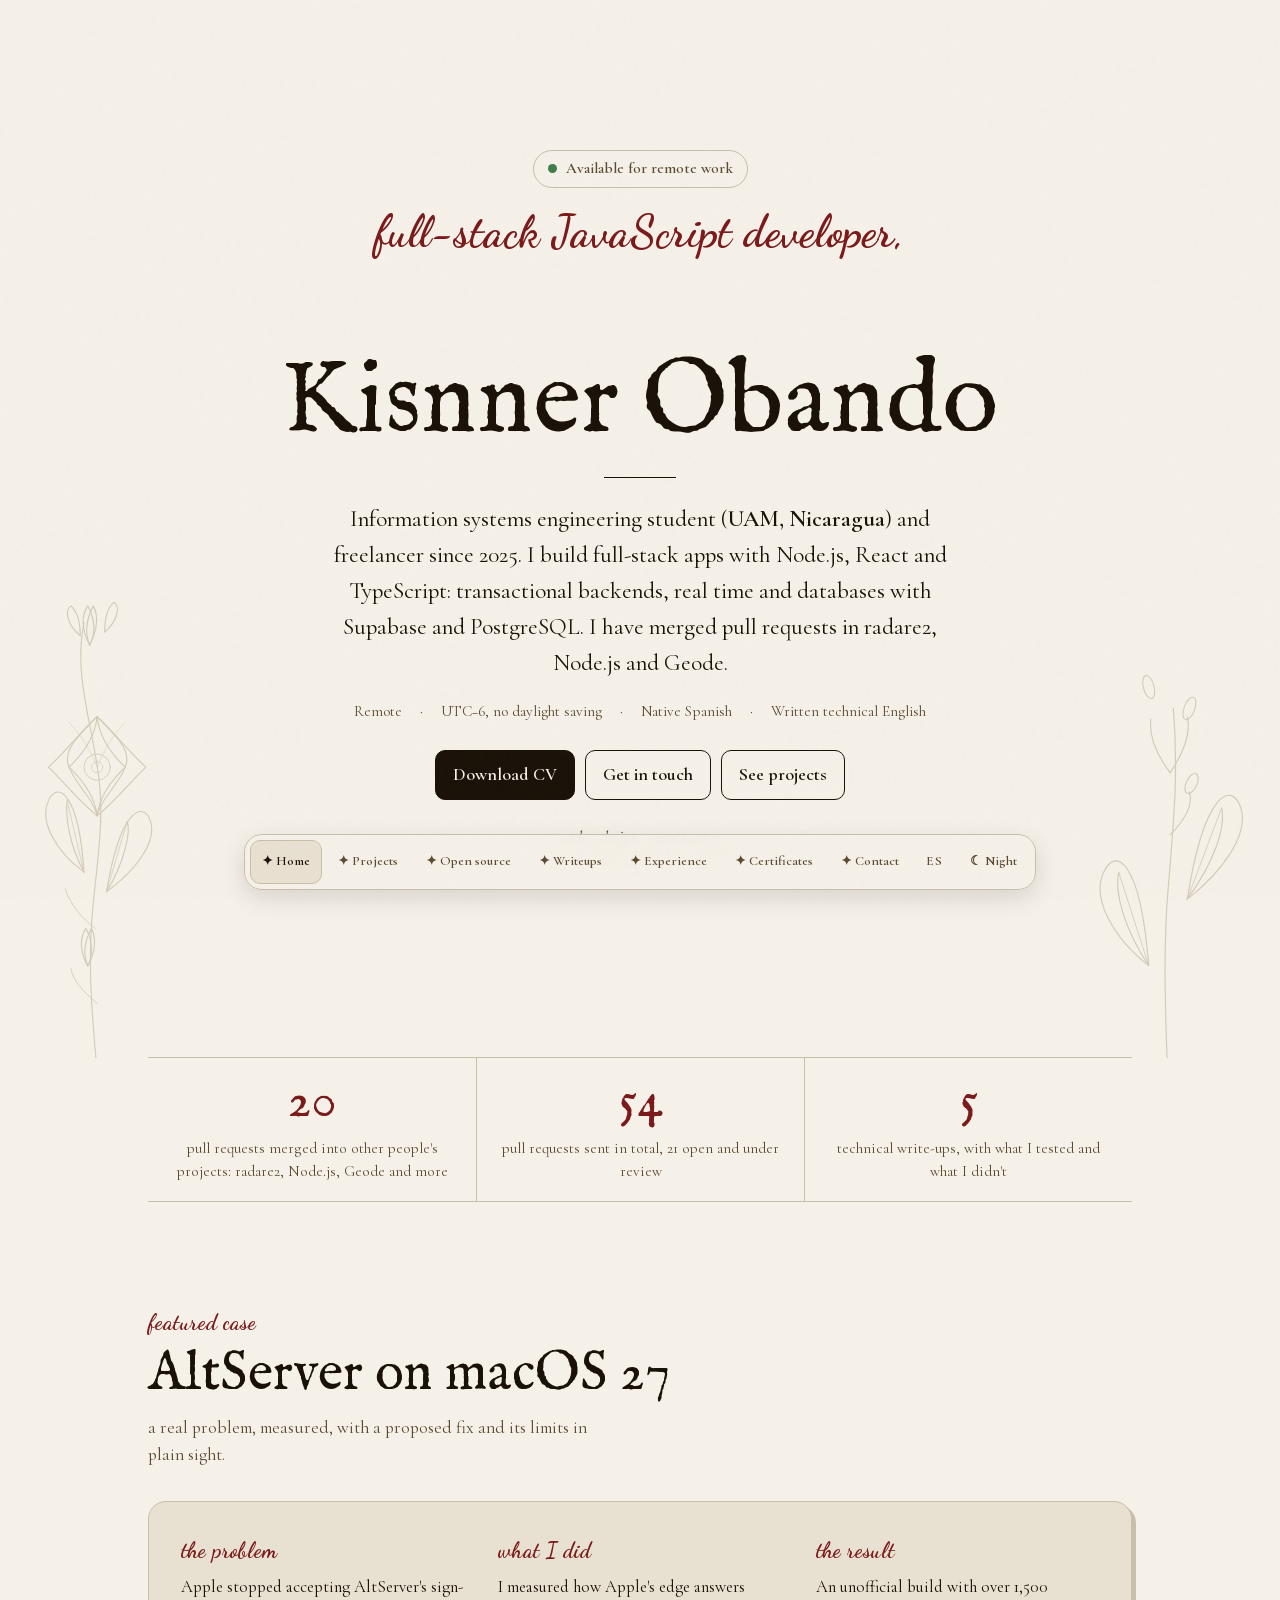
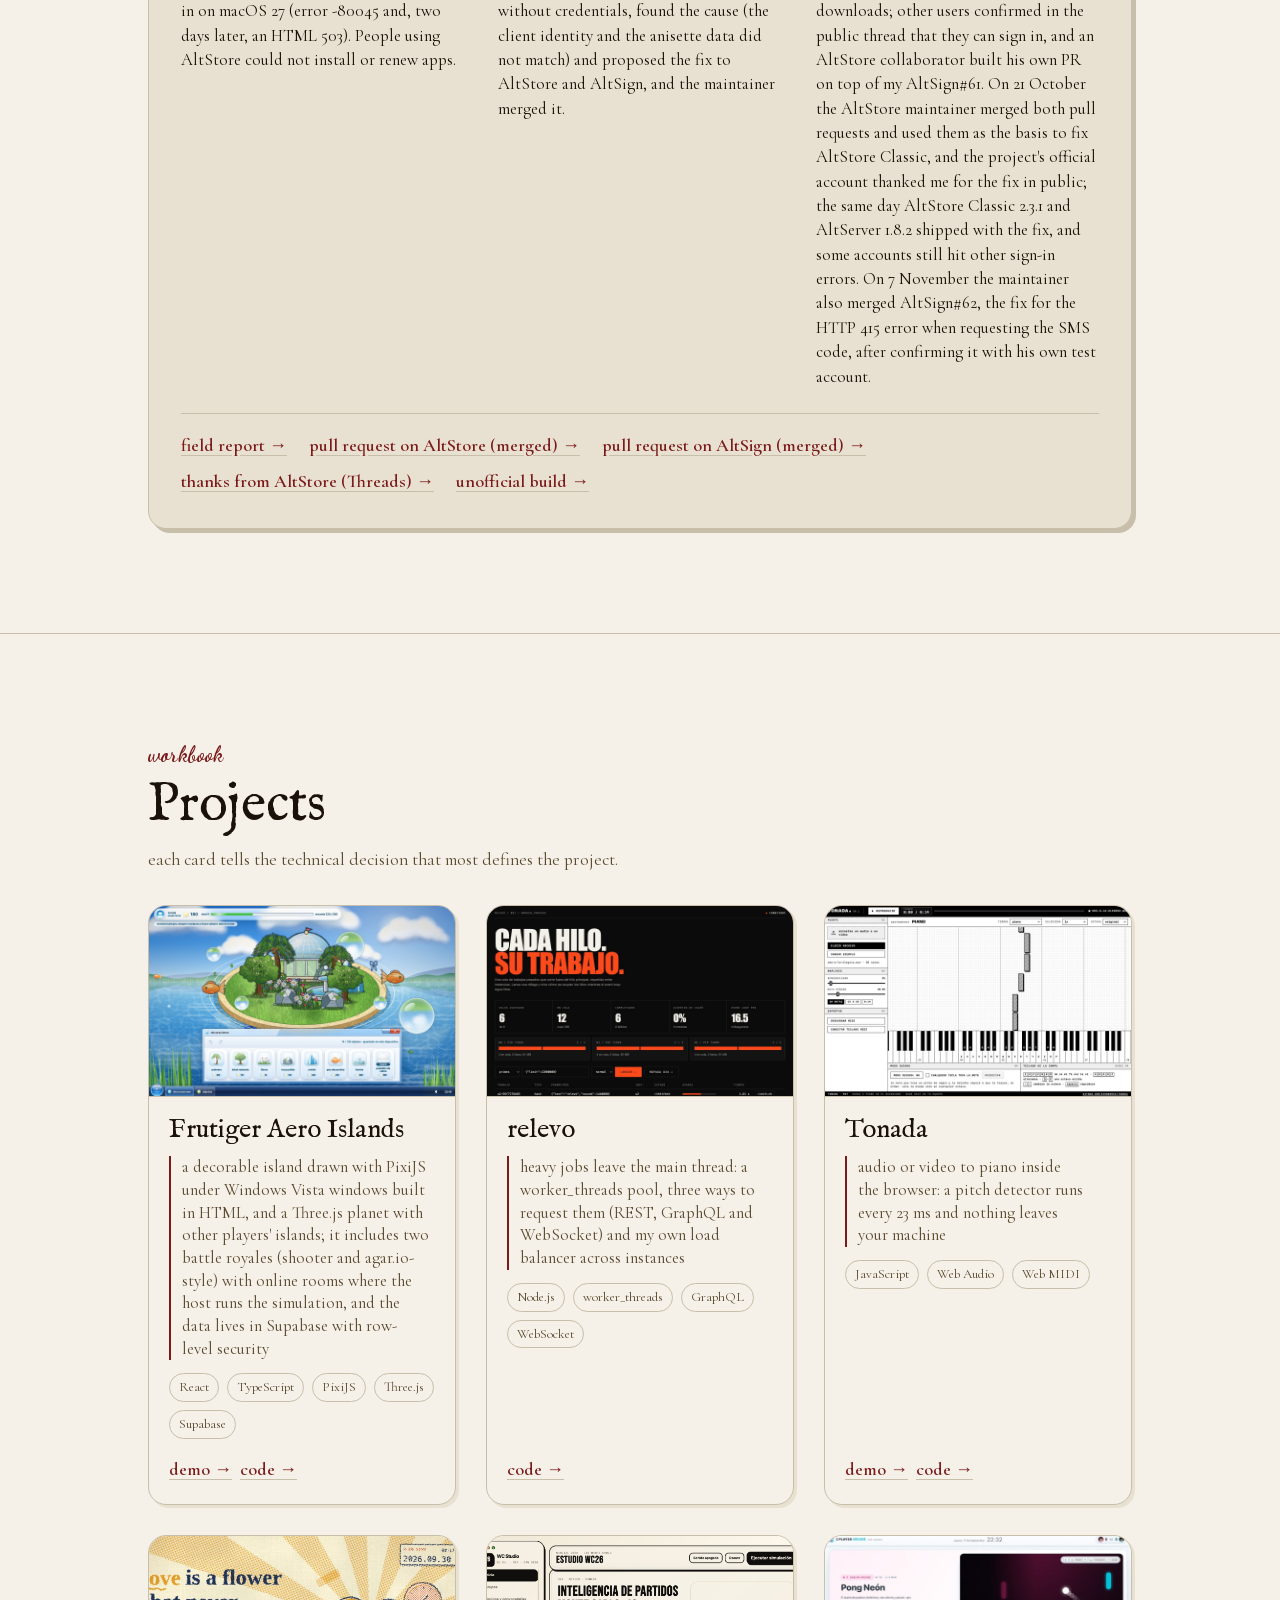
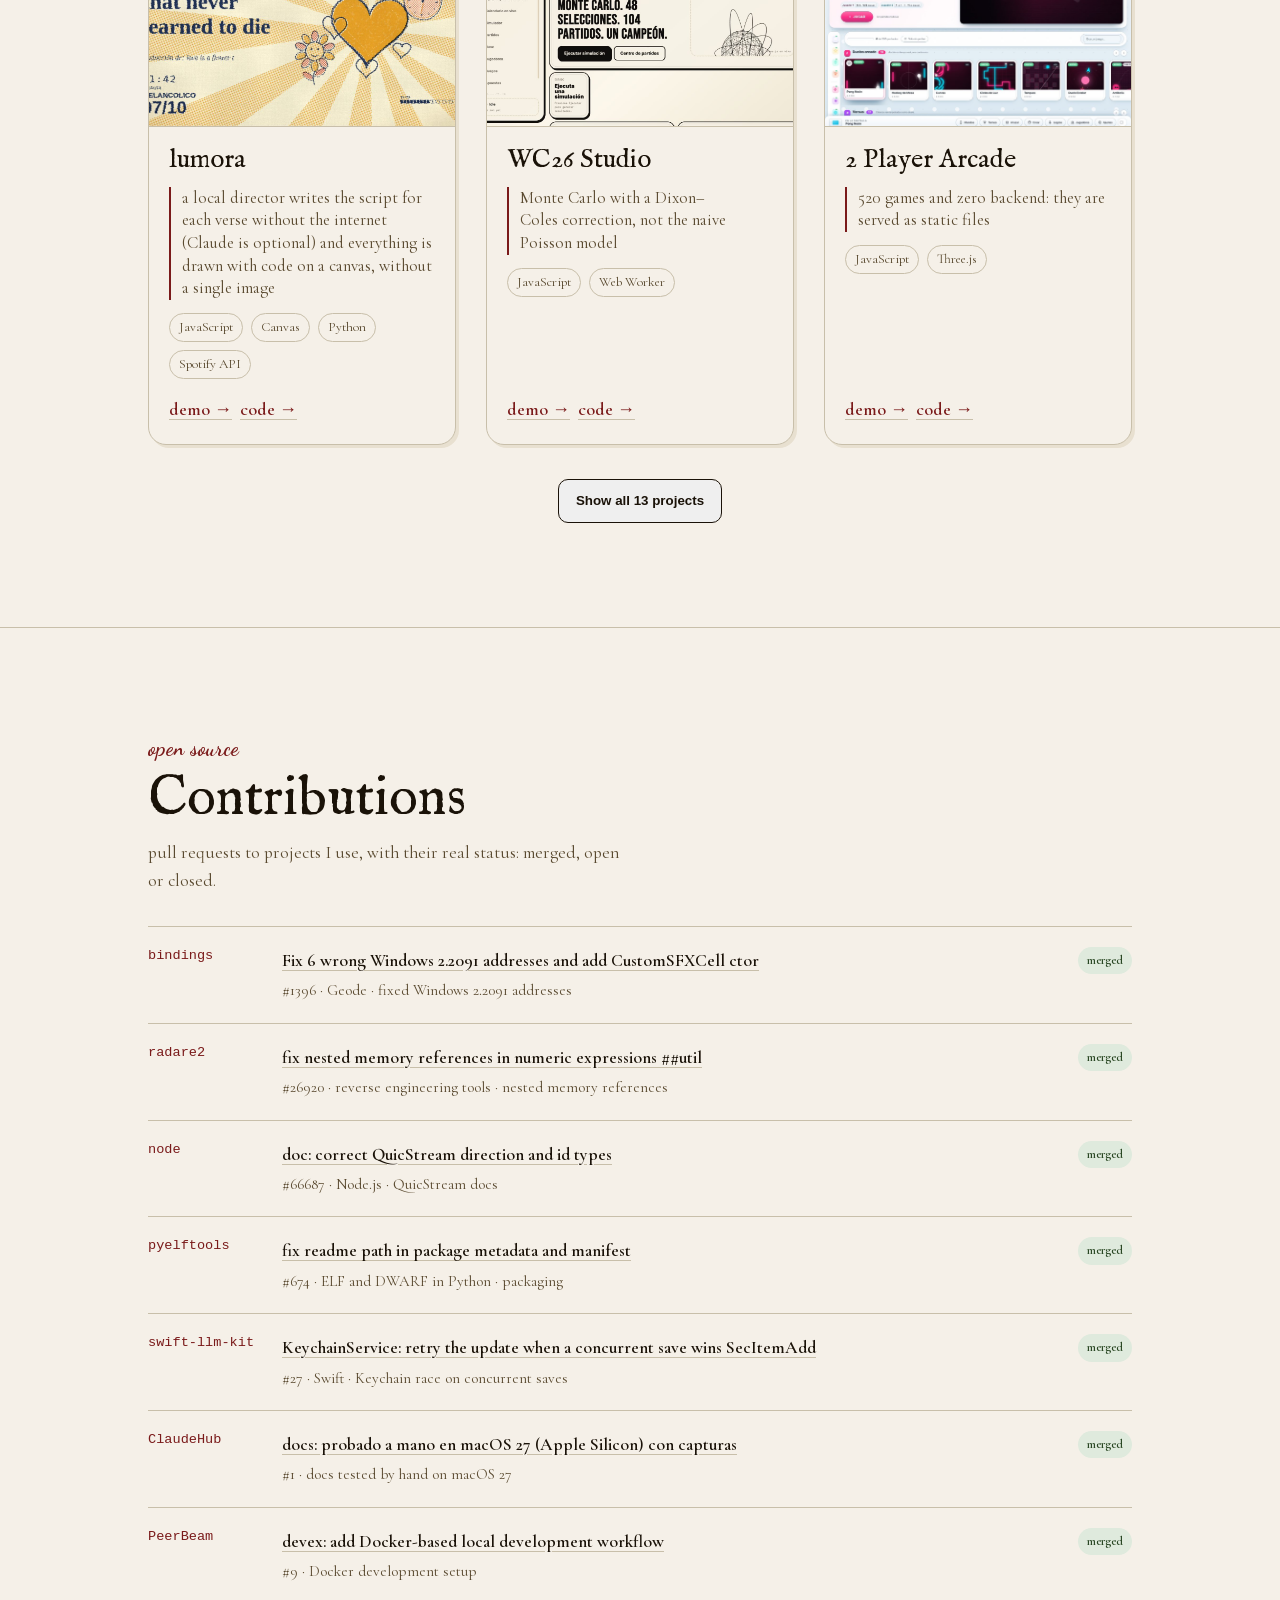
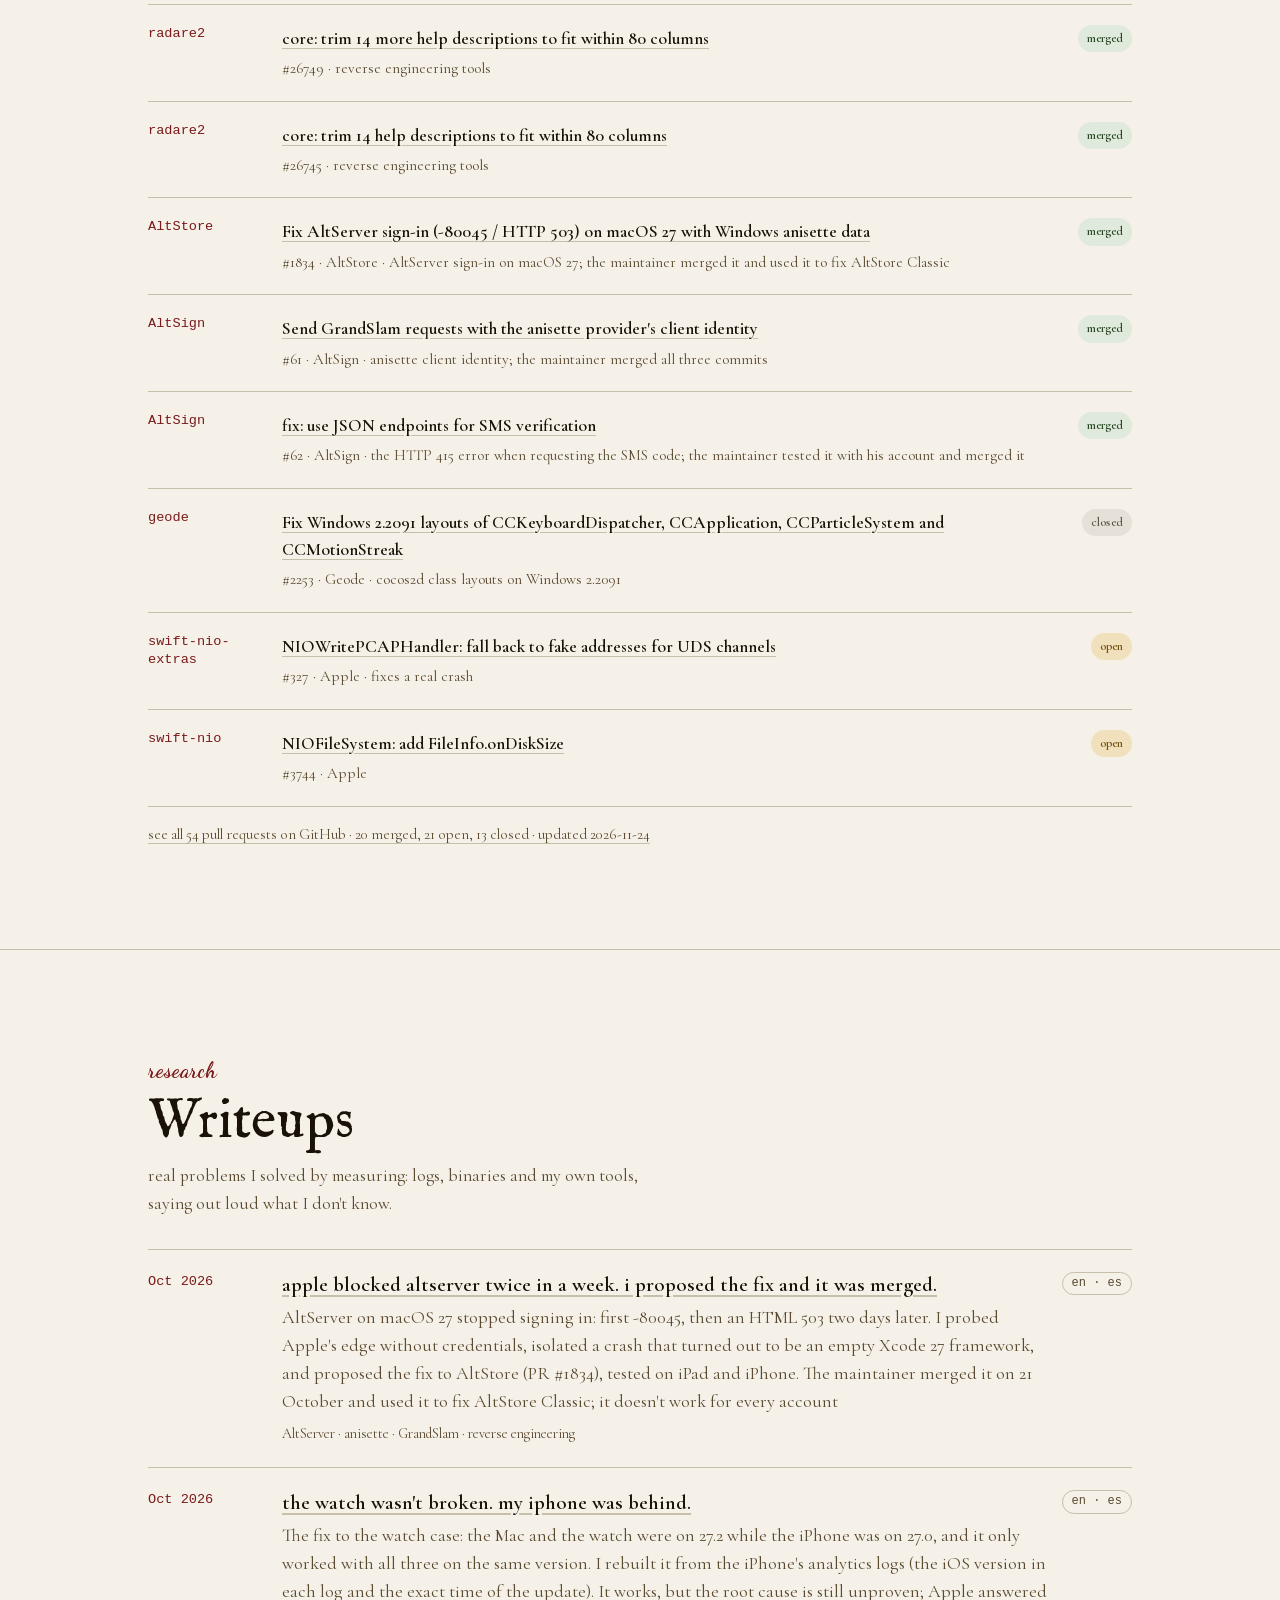
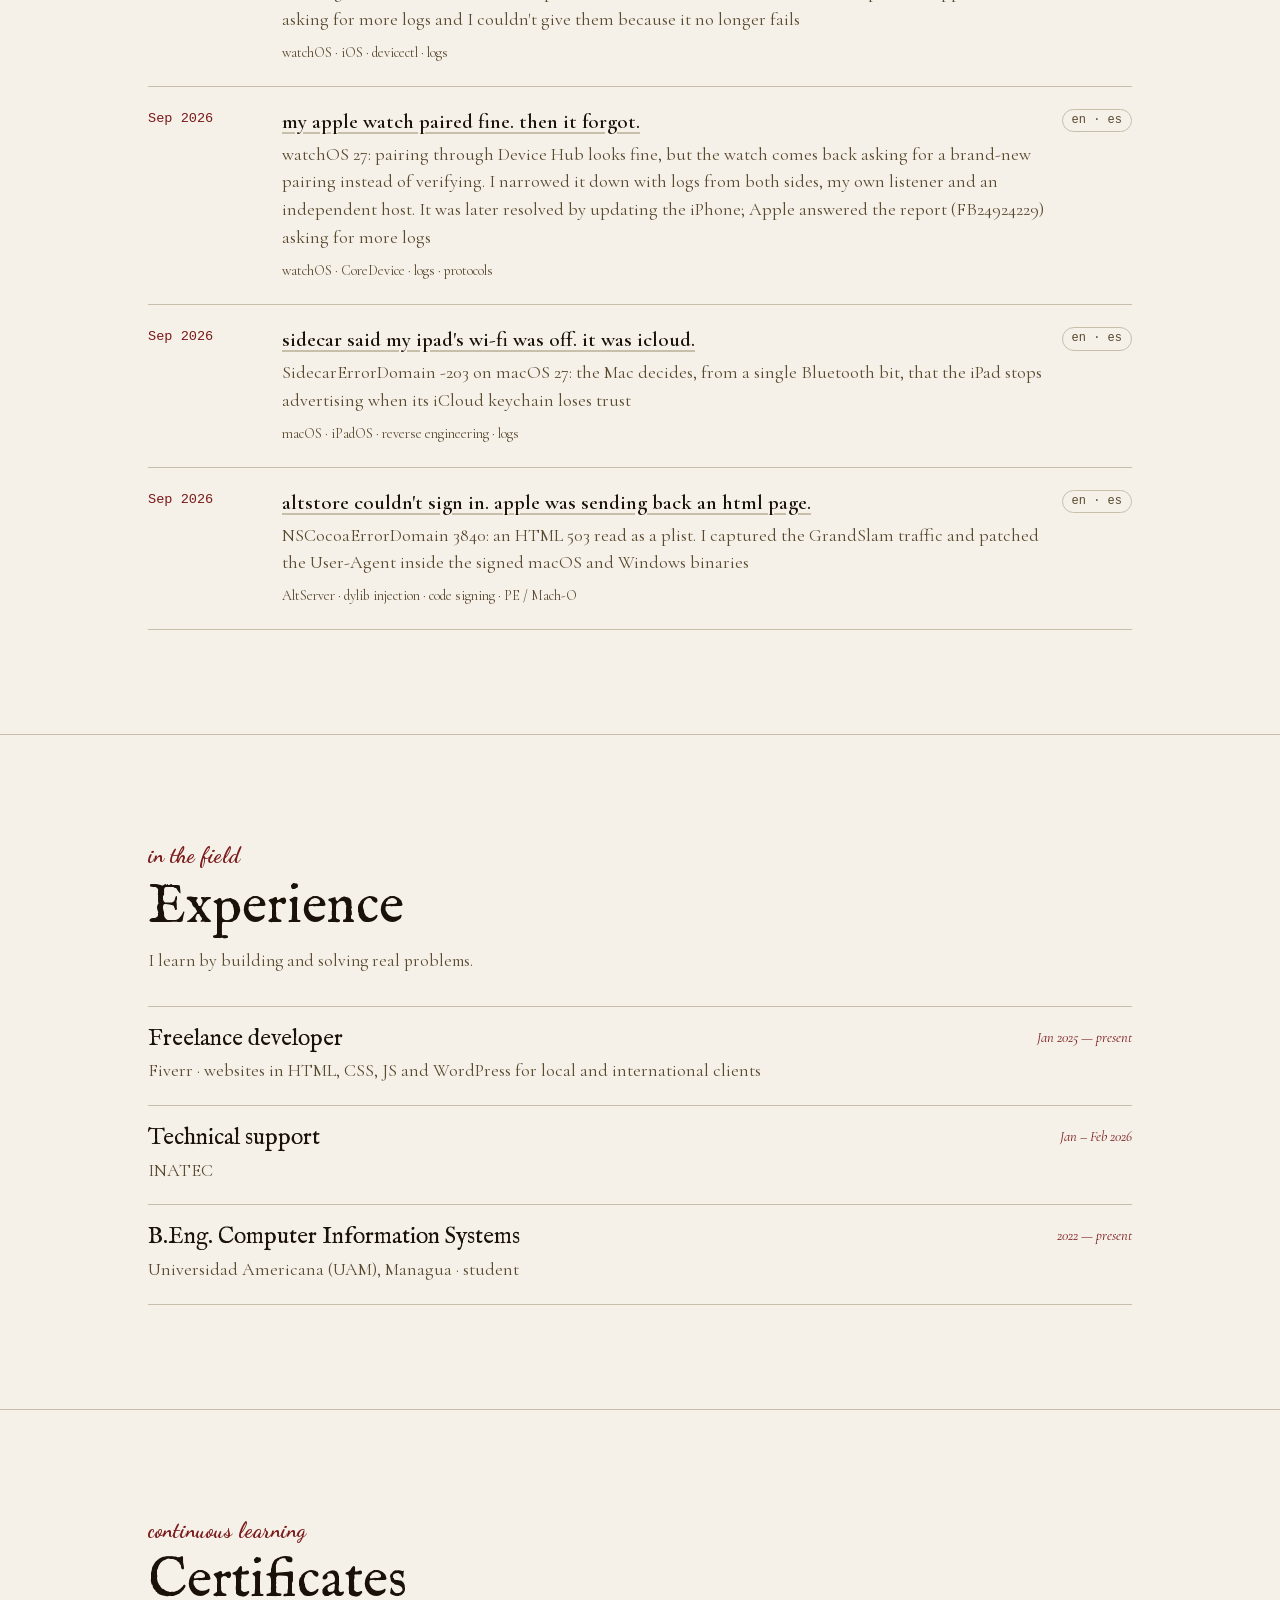
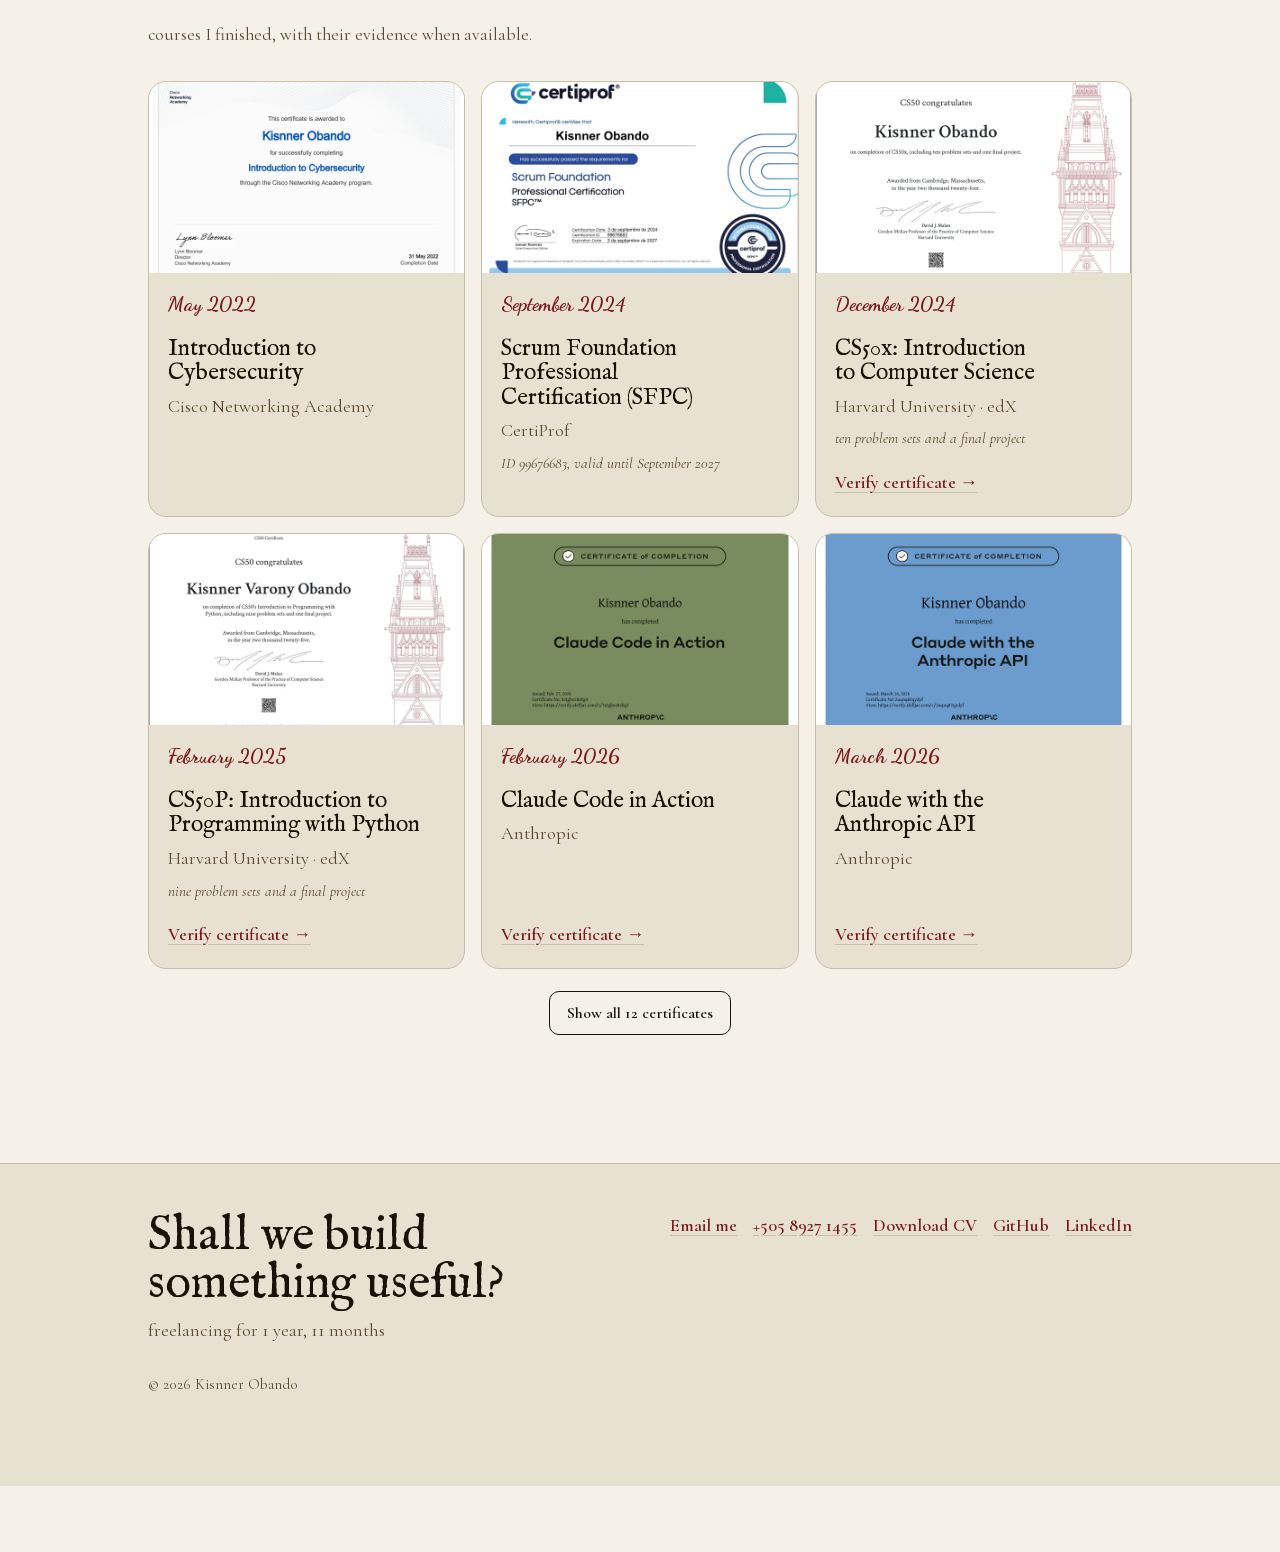
==== commit 3ac102e0: "meta: menciona AltStore en la descripción" ====
--- a/index.html
+++ b/index.html
@@ -4,7 +4,7 @@
 <meta charset="UTF-8">
 <meta name="viewport" content="width=device-width, initial-scale=1, viewport-fit=cover">
 <title>Kisnner Obando — Full-stack JavaScript developer</title>
-<meta name="description" content="Kisnner Obando, full-stack JavaScript developer from Managua, Nicaragua. Node.js and React/TypeScript apps with transactional backends, plus native Apple apps and reverse engineering, with merged pull requests in radare2, Node.js and Geode. Available for remote work. / Desarrollador de software de Managua, Nicaragua, disponible para trabajo remoto.">
+<meta name="description" content="Kisnner Obando, full-stack JavaScript developer from Managua, Nicaragua. Node.js and React/TypeScript apps with transactional backends, plus native Apple apps and reverse engineering, with merged pull requests in radare2, Node.js, AltStore and Geode. Available for remote work. / Desarrollador de software de Managua, Nicaragua, disponible para trabajo remoto.">
 <meta name="author" content="Kisnner Obando">
 <meta name="robots" content="index, follow, max-image-preview:large">
 <meta name="theme-color" content="#f5f0e8" media="(prefers-color-scheme: light)">
@@ -18,14 +18,14 @@
 <meta property="og:locale:alternate" content="es_NI">
 <meta property="og:url" content="https://kisnner26.github.io/">
 <meta property="og:title" content="Kisnner Obando — Full-stack JavaScript developer">
-<meta property="og:description" content="Transactional backends, native Apple apps and reverse engineering. 9 merged pull requests in radare2, Node.js and Geode. Available for remote work.">
+<meta property="og:description" content="Transactional backends, native Apple apps and reverse engineering. 9 merged pull requests in radare2, Node.js, AltStore and Geode. Available for remote work.">
 <meta property="og:image" content="https://kisnner26.github.io/assets/img/social-card.jpg">
 <meta property="og:image:width" content="1200">
 <meta property="og:image:height" content="630">
 <meta property="og:image:alt" content="Kisnner Obando, full-stack JavaScript developer: Node.js, React, TypeScript and transactional backends">
 <meta name="twitter:card" content="summary_large_image">
 <meta name="twitter:title" content="Kisnner Obando — Full-stack JavaScript developer">
-<meta name="twitter:description" content="Transactional backends, native Apple apps and reverse engineering. 9 merged pull requests in radare2, Node.js and Geode.">
+<meta name="twitter:description" content="Transactional backends, native Apple apps and reverse engineering. 9 merged pull requests in radare2, Node.js, AltStore and Geode.">
 <meta name="twitter:image" content="https://kisnner26.github.io/assets/img/social-card.jpg">
 
 <script type="application/ld+json">
